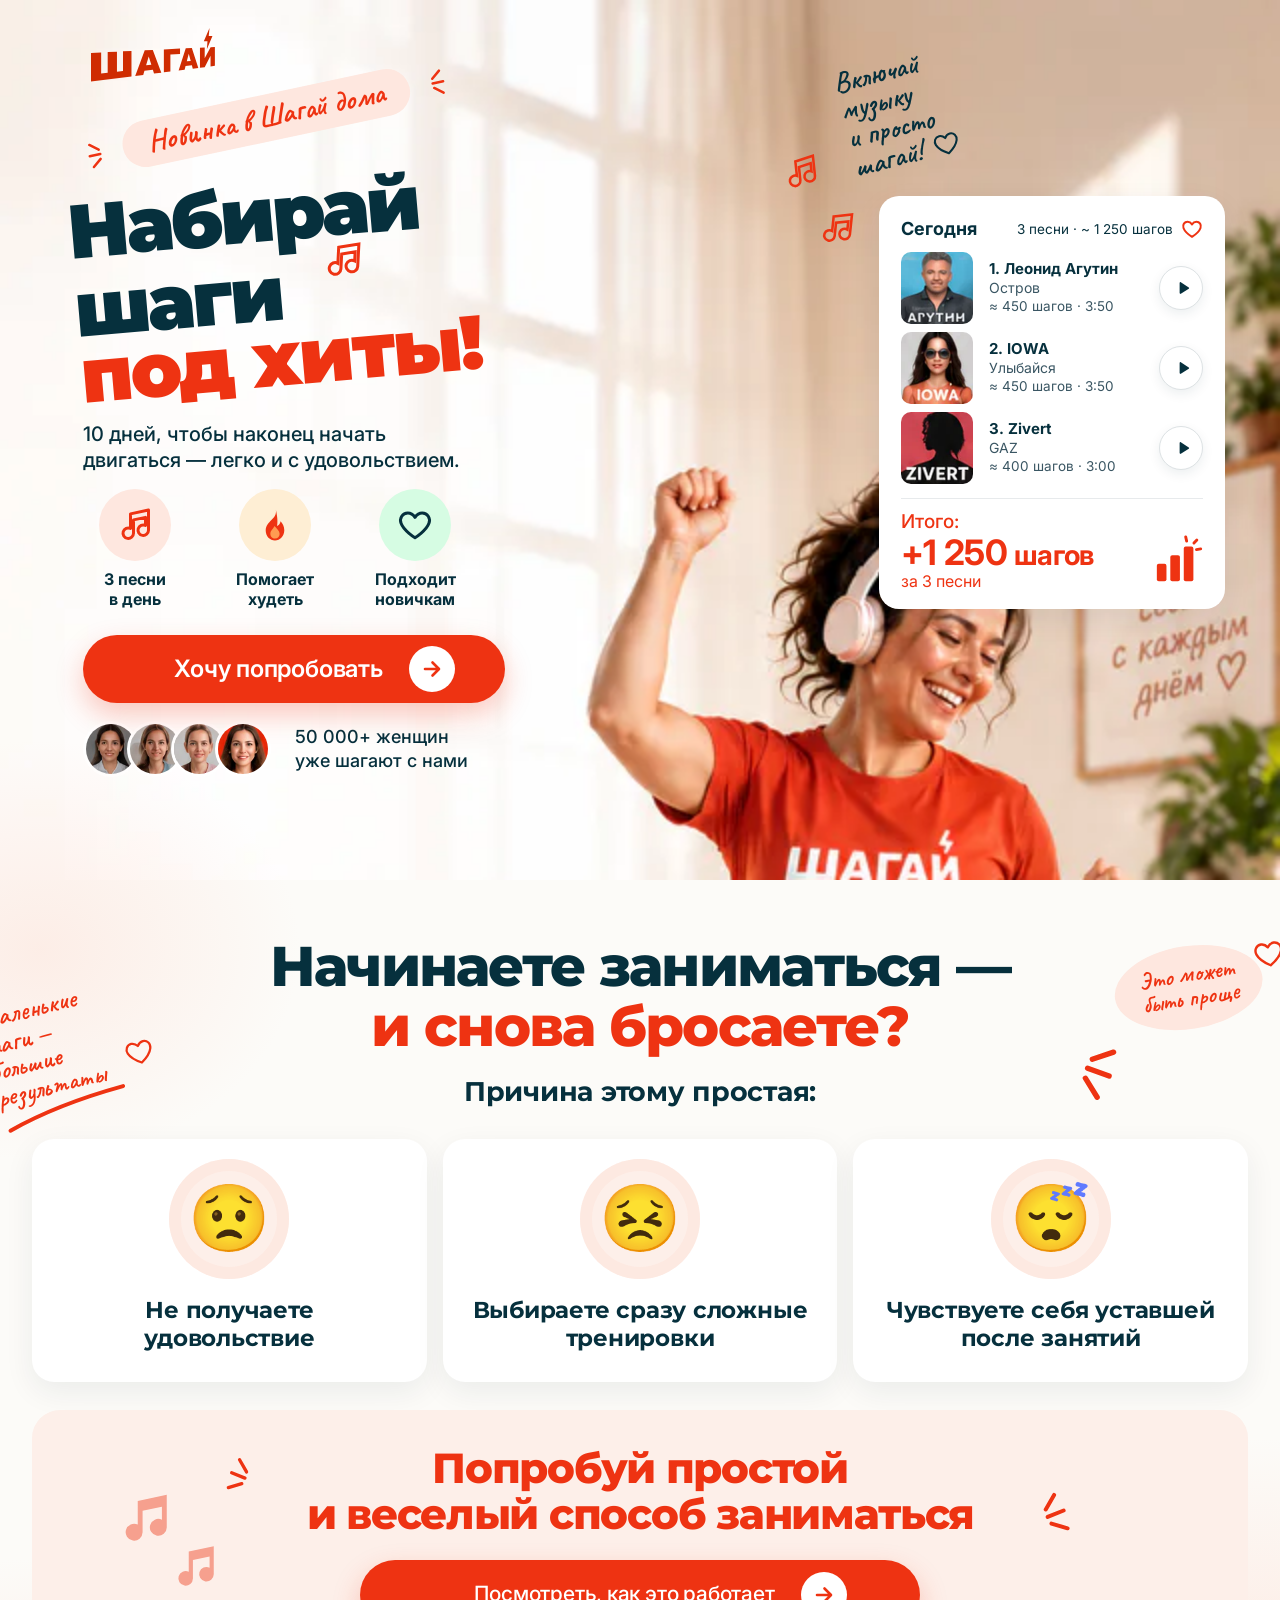
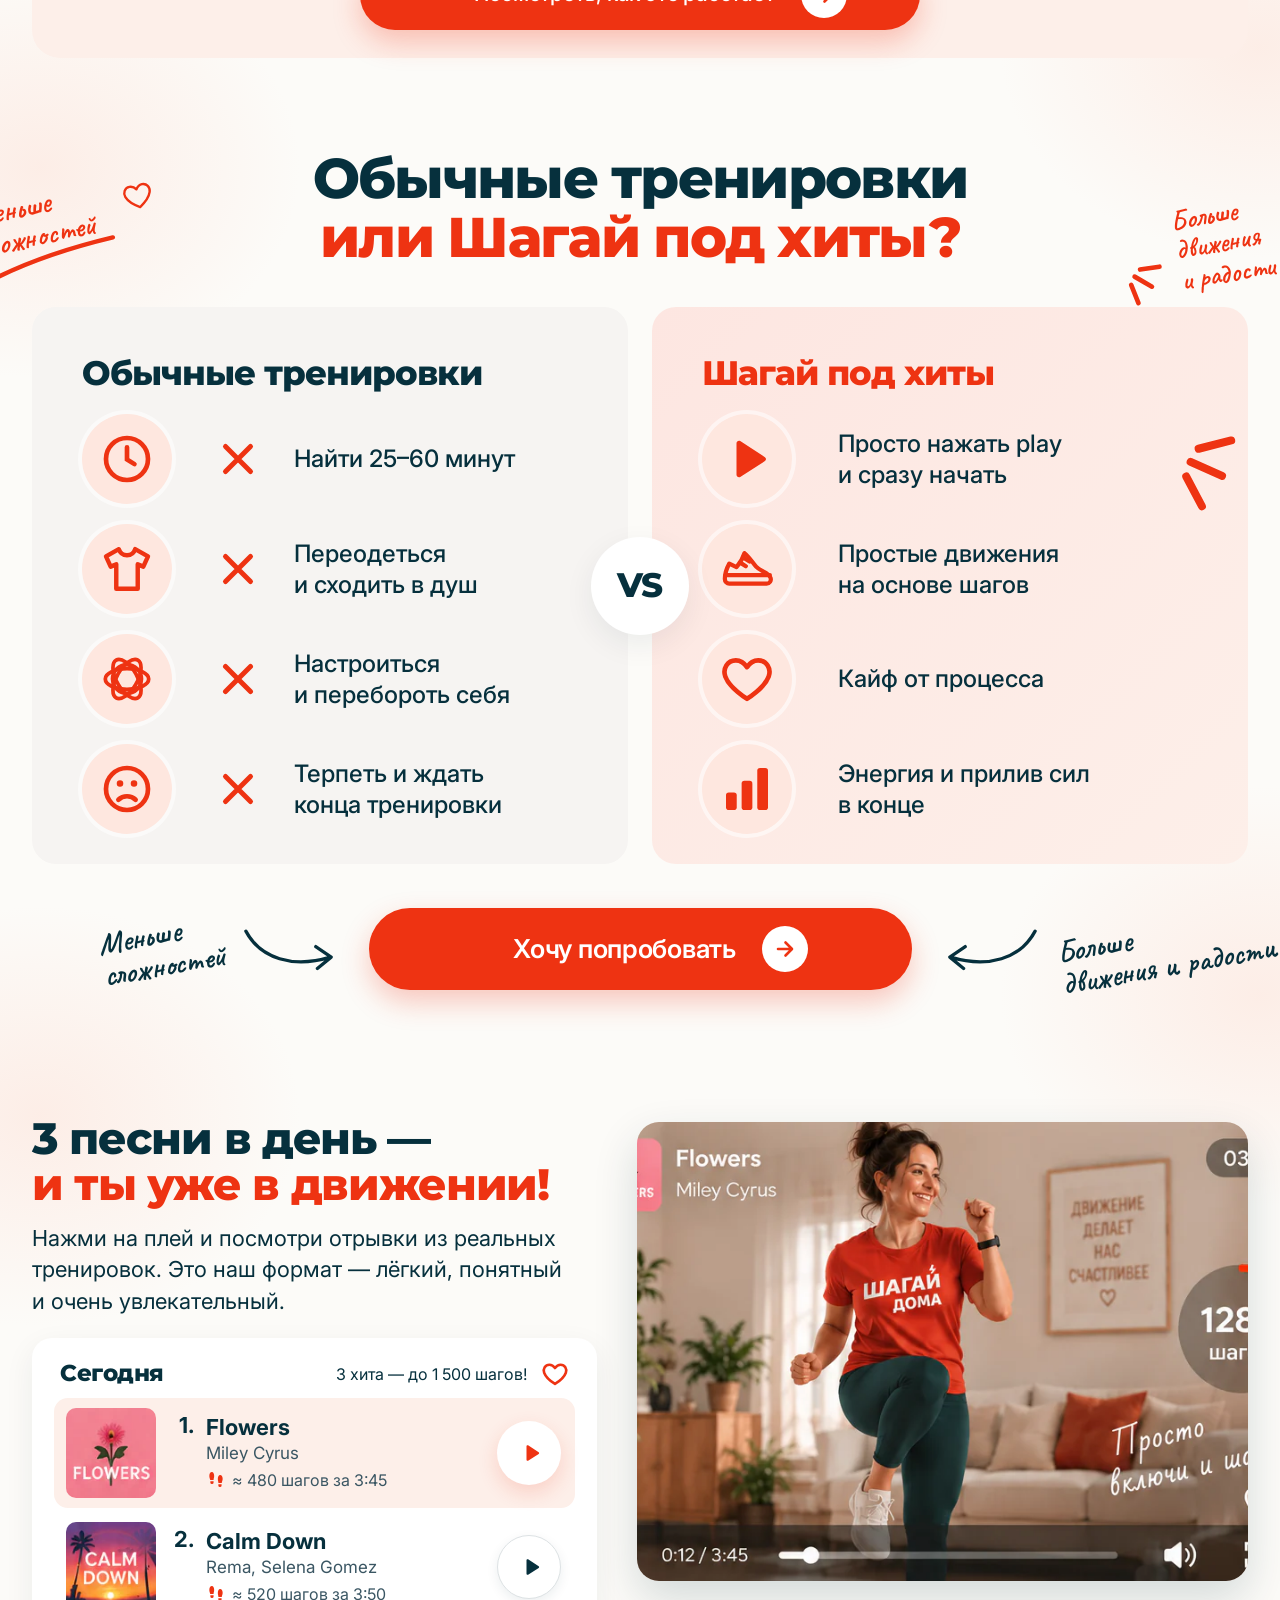
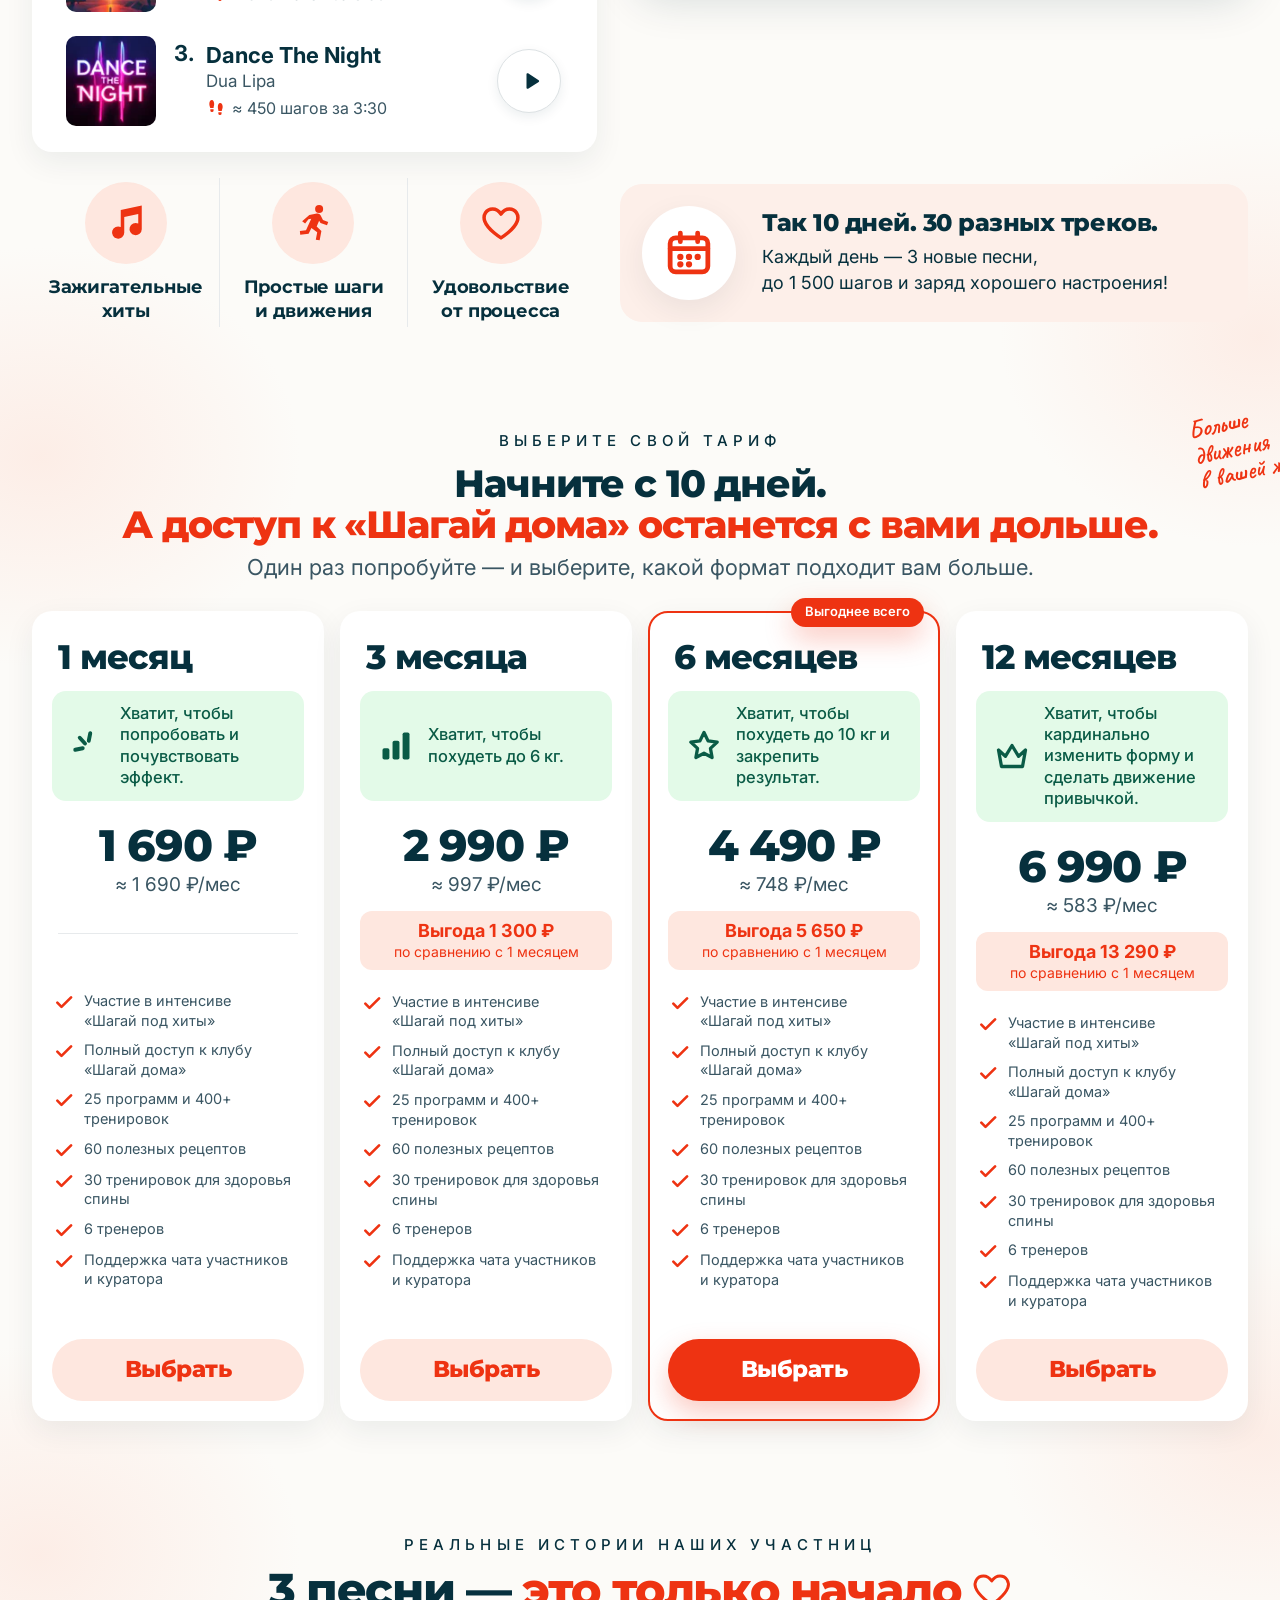
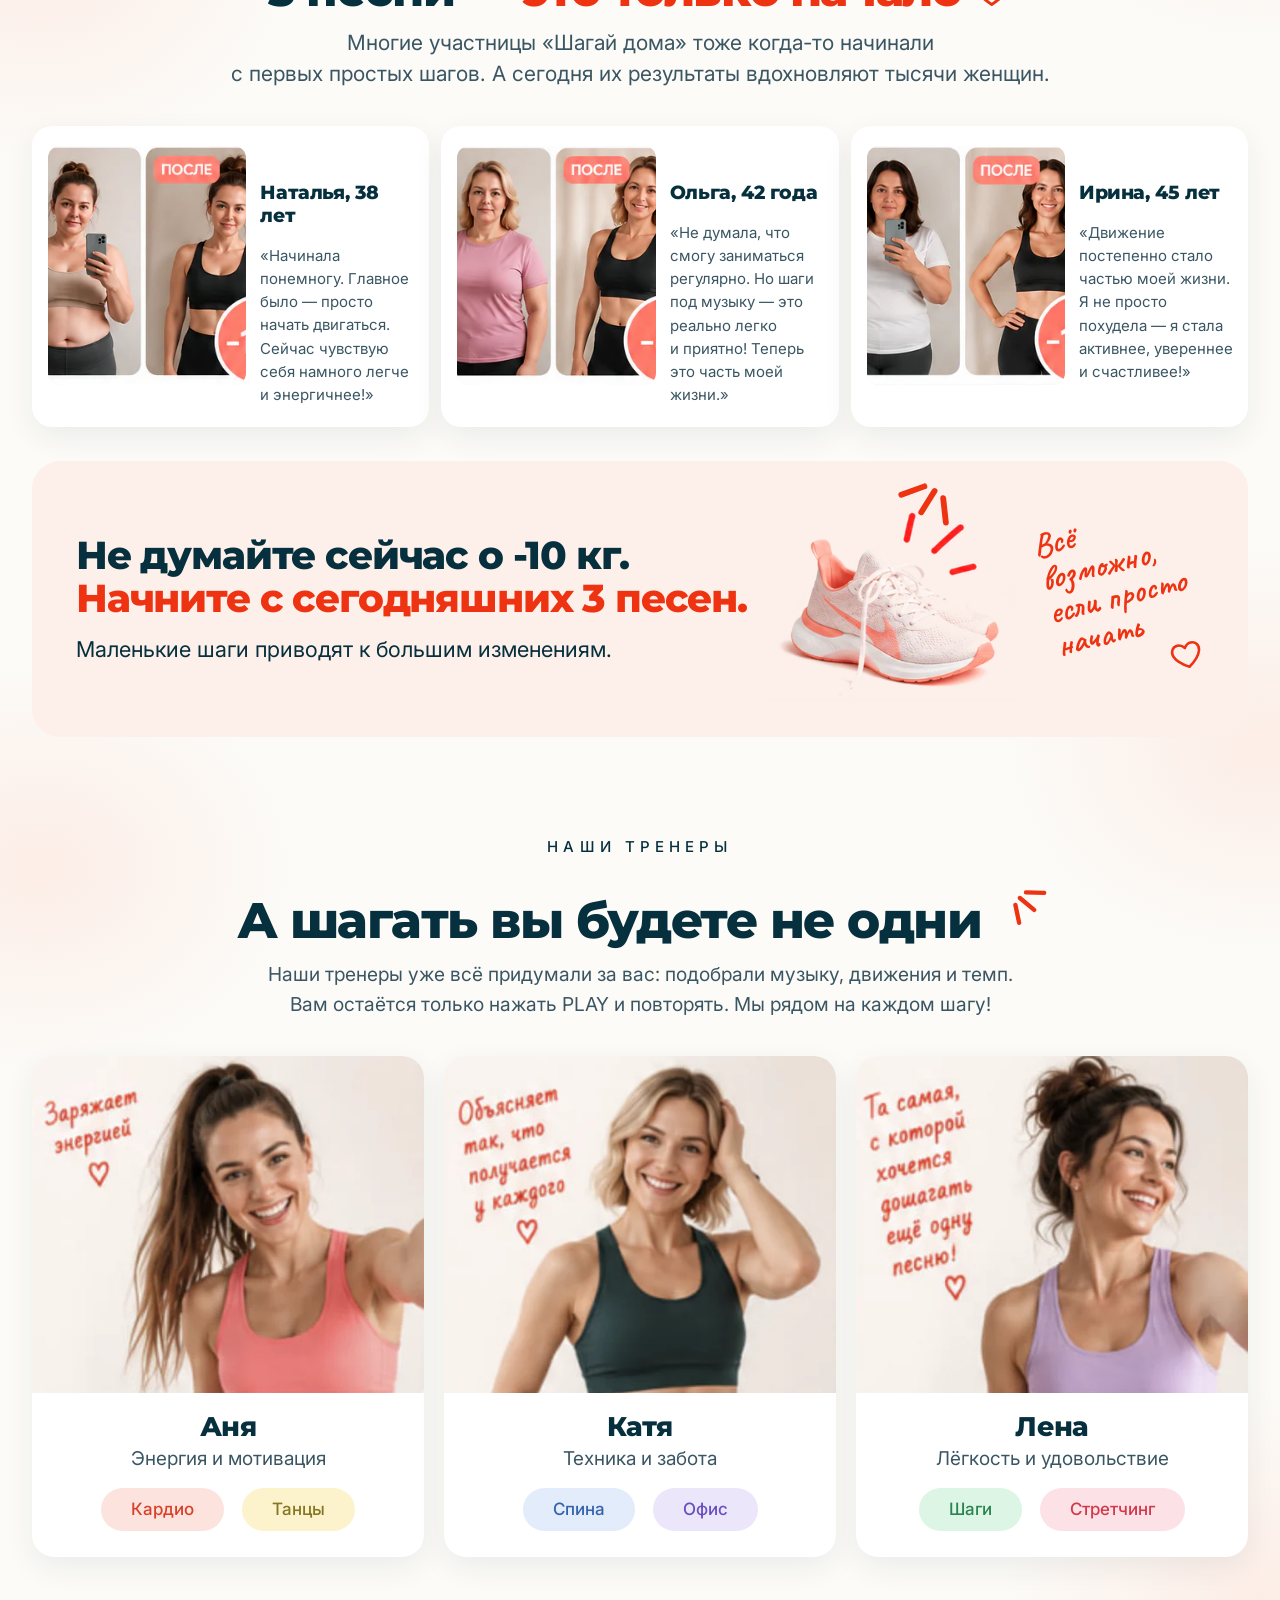
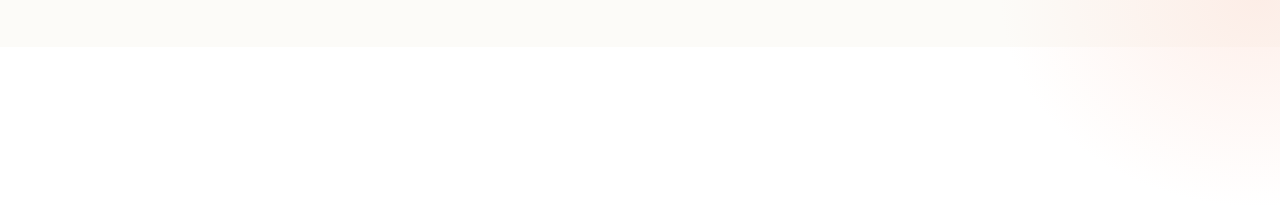
==== index.html @ b589e41f "Лендинг «Шагай под хиты»: 7 блоков по макетам, десктоп/планшет/мобилка Co-Authored-By: Claude Opus 5" ====
<!doctype html>
<html lang="ru">
<head>
<meta charset="utf-8">
<meta name="viewport" content="width=device-width, initial-scale=1">
<title>Шагай под хиты — Шагай дома</title>
<meta name="description" content="10 дней, чтобы наконец начать двигаться — легко и с удовольствием. 3 песни в день.">
<link rel="preconnect" href="https://fonts.googleapis.com">
<link rel="preconnect" href="https://fonts.gstatic.com" crossorigin>
<link rel="stylesheet" href="https://fonts.googleapis.com/css2?family=Caveat:wght@600;700&family=Inter:wght@400;500;600;700&family=Montserrat:wght@700;800;900&display=swap">
<link rel="stylesheet" href="styles.css">
</head>
<body style="margin:0">
<div class="hits">

<svg class="hits-sprite" width="0" height="0" aria-hidden="true" focusable="false">
  <symbol id="i-note" viewBox="0 0 24 24"><path d="M9 4.6L21 2v13.5a3.5 3.5 0 1 1-2-3.2V6.9l-8 1.7v8.9a3.5 3.5 0 1 1-2-3.2z"/></symbol>
  <symbol id="i-heart" viewBox="0 0 24 24"><path d="M12 20.5s-7.5-4.6-9.3-9.6C1.5 7.5 3.6 4 7.2 4c2 0 3.6 1.1 4.8 2.9C13.2 5.1 14.8 4 16.8 4c3.6 0 5.7 3.5 4.5 6.9-1.8 5-9.3 9.6-9.3 9.6z"/></symbol>
  <symbol id="i-fire" viewBox="0 0 24 24"><path d="M12.6 1.8c.5 3.3-1.2 5-3 6.9C7.8 10.6 5.8 12.6 5.8 15.6 5.8 19.4 8.6 22.3 12 22.3s6.2-2.9 6.2-6.8c0-2.7-1.2-4.6-2.5-6-.3 1.6-1 2.7-2.3 3.2.7-4-.3-8.4-.8-10.9z"/><path d="M12 21c-1.8 0-3.1-1.4-3.1-3.2 0-2.2 1.9-3.2 2.8-5.2.9 1.3 3.4 3 3.4 5.4 0 1.7-1.3 3-3.1 3z" fill="#ff9b52"/></symbol>
  <symbol id="i-arrow" viewBox="0 0 24 24"><path d="M5 12h13.5M12.5 5.5L19 12l-6.5 6.5" fill="none" stroke="currentColor" stroke-width="2.6" stroke-linecap="round" stroke-linejoin="round"/></symbol>
  <symbol id="i-play" viewBox="0 0 24 24"><path d="M7.5 5.2v13.6c0 .8.9 1.3 1.6.9l10.6-6.8c.6-.4.6-1.3 0-1.7L9.1 4.3c-.7-.4-1.6.1-1.6.9z"/></symbol>
  <symbol id="i-bars" viewBox="0 0 24 24"><rect x="3" y="13.5" width="4.6" height="7.5" rx="1.2"/><rect x="9.7" y="8.5" width="4.6" height="12.5" rx="1.2"/><rect x="16.4" y="3" width="4.6" height="18" rx="1.2"/></symbol>
  <symbol id="i-bars-rays" viewBox="0 0 26 26"><rect x="2" y="15" width="5" height="9" rx="1"/><rect x="9" y="10.5" width="5" height="13.5" rx="1"/><rect x="16" y="6" width="5" height="18" rx="1"/><path d="M17.5 3.2L17 1M21.3 4.2l1.5-1.6M22.6 7.6l2.2-.4" fill="none" stroke="currentColor" stroke-width="1.5" stroke-linecap="round"/></symbol>
  <symbol id="i-rays" viewBox="0 0 24 24"><path d="M13.5 3.5l-1 5M6.5 6.5l3.5 3.8M3.5 14.5l5-1" fill="none" stroke="currentColor" stroke-width="2.6" stroke-linecap="round"/></symbol>
  <symbol id="i-star" viewBox="0 0 24 24"><path d="M12 3l2.7 5.6 6.1.8-4.5 4.2 1.1 6.1L12 16.8l-5.4 2.9 1.1-6.1-4.5-4.2 6.1-.8z" fill="none" stroke="currentColor" stroke-width="2.2" stroke-linejoin="round"/></symbol>
  <symbol id="i-crown" viewBox="0 0 24 24"><path d="M3 8l4.6 4.2L12 5l4.4 7.2L21 8l-2 11H5z" fill="none" stroke="currentColor" stroke-width="2.2" stroke-linejoin="round"/></symbol>
  <symbol id="i-check" viewBox="0 0 24 24"><path d="M4 12.8l5 5L20.5 6.5" fill="none" stroke="currentColor" stroke-width="3.2" stroke-linecap="round" stroke-linejoin="round"/></symbol>
  <symbol id="i-cross" viewBox="0 0 24 24"><path d="M4.5 4.5l15 15M19.5 4.5l-15 15" fill="none" stroke="currentColor" stroke-width="3" stroke-linecap="round"/></symbol>
  <symbol id="i-clock" viewBox="0 0 24 24"><g fill="none" stroke="currentColor" stroke-width="2" stroke-linecap="round"><circle cx="12" cy="12" r="9"/><path d="M12 7v5.2l3.2 2"/></g></symbol>
  <symbol id="i-shirt" viewBox="0 0 24 24"><path d="M8.5 3.5L3 6.6l2 4.4 2.4-1V20.5h9.2V10l2.4 1 2-4.4-5.5-3.1c-.5 1.6-1.8 2.6-3.5 2.6S9 5.1 8.5 3.5z" fill="none" stroke="currentColor" stroke-width="1.9" stroke-linejoin="round"/></symbol>
  <symbol id="i-tangle" viewBox="0 0 24 24"><g fill="none" stroke="currentColor" stroke-width="1.6"><ellipse cx="12" cy="12" rx="9.3" ry="4.4"/><ellipse cx="12" cy="12" rx="9.3" ry="4.4" transform="rotate(60 12 12)"/><ellipse cx="12" cy="12" rx="9.3" ry="4.4" transform="rotate(120 12 12)"/><circle cx="12" cy="12" r="6.2"/></g></symbol>
  <symbol id="i-sad" viewBox="0 0 24 24"><g fill="none" stroke="currentColor" stroke-width="2" stroke-linecap="round"><circle cx="12" cy="12" r="9"/><path d="M8.3 16.6c2-2 5.4-2 7.4 0"/><path d="M9 9.6h.01M15 9.6h.01" stroke-width="2.8"/></g></symbol>
  <symbol id="i-sneaker" viewBox="0 0 24 24"><g fill="none" stroke="currentColor" stroke-width="1.8" stroke-linecap="round" stroke-linejoin="round"><path d="M2.5 16.3c0-2.1.8-4.6 1.9-6.6l3.1 1.5c1.5-1.7 2.7-3.7 3.4-6 2 1.5 3.3 3.9 5 5.8 1.9 2.1 5.4 2.3 6.2 4.8.4 1.3-.4 2.5-1.7 2.5H4.4c-1 0-1.9-.9-1.9-2z"/><path d="M2.8 14.6h19M9.6 9.6l1.9 1.2M11.2 7.6l1.9 1.2"/></g></symbol>
  <symbol id="i-runner" viewBox="0 0 24 24"><circle cx="15.5" cy="4" r="2.3"/><path d="M9.9 7.4l4.3-.8c.9-.2 1.8.3 2.2 1.1l1.3 2.6 3 1.1-.7 1.9-3.7-1.3-.8-1.3-1.4 3.3 2.7 2.5-1 5.4-2.2-.4.8-4.2-3.3-2.5-1.6 3.4-4.8.5-.2-2.2 3.5-.3 3-6.6-1.6.3-1.9 2.4-1.7-1.3z"/></symbol>
  <symbol id="i-calendar" viewBox="0 0 24 24"><g fill="none" stroke="currentColor" stroke-width="2.2" stroke-linecap="round"><rect x="3.3" y="5" width="17.4" height="15.7" rx="2.6"/><path d="M3.3 10h17.4M8 2.8v4M16 2.8v4"/><path d="M8 13.8h.01M12 13.8h.01M16 13.8h.01M8 17.2h.01M12 17.2h.01" stroke-width="2.9"/></g></symbol>
  <symbol id="i-steps" viewBox="0 0 24 24"><path d="M7 2.5c1.9 0 2.8 2.3 2.8 4.8 0 2-.7 3.2-.7 4.7H5.1c-.2-1.6-1.1-2.6-1.1-4.9C4 4.5 5.3 2.5 7 2.5zM5.2 13.5h3.9v1.5a1.95 1.95 0 0 1-3.9 0zM17 6c1.7 0 3 2 3 4.6 0 2.3-.9 3.3-1.1 4.9h-4c0-1.5-.7-2.7-.7-4.7C14.2 8.3 15.1 6 17 6zM14.8 17h3.9v1.5a1.95 1.95 0 0 1-3.9 0z"/></symbol>
  <symbol id="i-strokes" viewBox="0 0 24 24"><path d="M3 3.2l6.6 5.2M1.5 12.2h8.6M3 21.2l6.6-5.2" fill="none" stroke="currentColor" stroke-width="2" stroke-linecap="round"/></symbol>
  <symbol id="i-underline" viewBox="0 0 64 12"><path d="M2 10C20 5 42 2.5 62 2" fill="none" stroke="currentColor" stroke-width="2" stroke-linecap="round"/></symbol>
  <symbol id="i-curve" viewBox="0 0 64 32"><path d="M3 5c9 17 29 23 52 16M46 14.5l9.5 6.5-8.5 7" fill="none" stroke="currentColor" stroke-width="2" stroke-linecap="round" stroke-linejoin="round"/></symbol>
</svg>

<!-- ============ 1. HERO ============ -->
<section class="hits-hero" id="top">
  <picture class="hits-hero__bg">
    <source media="(min-width: 768px)" srcset="assets/hero/hero-desktop-1024.webp 1024w, assets/hero/hero-desktop.webp 1586w" sizes="100vw">
    <img class="hits-hero__bg-img" src="assets/hero/hero-mobile.webp" srcset="assets/hero/hero-mobile-640.webp 640w, assets/hero/hero-mobile.webp 941w" sizes="100vw" width="941" height="1671" fetchpriority="high" alt="Женщина в наушниках и футболке «Шагай дома» танцует дома под музыку">
  </picture>
  <div class="hits-container hits-hero__inner">
    <div class="hits-hero__main">
      <a class="hits-logo" href="#top" aria-label="Шагай Дома"><svg class="logo__svg" aria-hidden="true" xmlns="http://www.w3.org/2000/svg" viewBox="0 0 106.01385498046875 49.134765625" fill="none" role="img" aria-label="Шагай Дома"><path d="M27.358808471536076 36.845925992647054L22.18969762487075 37.403434147662V20.220558865808822L14.264924992934283 20.601136132970474V38.25578554170497L8.678344057574105 38.857944237994026V20.867692381046073L0 21.284763358757466V45.81220368034812L34.60441893181296 41.41300286520565V19.62206700168026L27.357561249712777 19.970216501436123L27.358808471536076 36.845925992647054Z" fill="#CF2C02"/><path d="M45.937923640136724 19.079450675235524L37.7968079107307 41.010649105009186L44.663512381089156 40.137593828699444L45.69421649586397 36.553577197265625L52.87871308679917 35.734152459357766L53.87150165814568 38.966951425350416L60.1128491063017 38.173219457002524L52.835559211713004 18.748537781077665L45.937923640136724 19.079450675235524ZM47.099586046358 31.89495424287684L49.355061991613056 24.26163240660903L51.595571274988515 31.457678271627987L47.099586046358 31.89495424287684Z" fill="#CF2C02"/><path d="M76.12243787454044 17.63037847205308L62.29498840834674 18.294249704159007V37.896835100959336L67.86932162540211 37.187415327866496V22.732463617934286L76.12343565199909 22.175030296228748L76.12243787454044 17.63037847205308Z" fill="#CF2C02"/><path d="M87.00295161664177 34.7560811055262L91.74987787612018 34.15242574304917L86.21795020105698 17.14698023777861L81.01204631060432 17.39732260215131L74.91412937212776 36.294653946748625L80.0541799503102 35.640860266974954L80.82845525821462 32.54949625574449L86.2508768571921 31.93087423138787L87.00295161664177 34.7560811055262ZM81.88460269818474 28.522715877039293L83.5848154877068 21.91663087887753L85.27729550192441 28.19344931568819L81.88460269818474 28.522715877039293Z" fill="#CF2C02"/><path d="M102.20209564410041 23.793126000904756V32.82363561250574L105.91682112261604 32.3514374302045V16.19824354123104L102.22304897073185 16.375623428940717L97.21096335161994 25.932735038775277V16.61733501829619L93.15998686954275 16.811926567167394V33.973075244858684L97.21420612836053 33.45722429874196L102.20209564410041 23.793126000904756Z" fill="#CF2C02"/><path d="M99.07356442253563 18.224255615435432L103.82448179184858 6.7536562842945775L100.66801280144188 6.764806447394876L101.31906259320426 0L96.4785946969784 11.33480181901999L99.57694315041935 11.257773399213006L99.07356442253563 18.224255615435432Z" fill="#CF2C02"/></svg></a>

      <p class="hits-hero__badge"><svg class="hits-i hits-hero__badge-rays hits-hero__badge-rays--l" aria-hidden="true"><use href="#i-strokes"/></svg><span class="hits-hero__badge-text">Новинка в Шагай дома</span><svg class="hits-i hits-hero__badge-rays hits-hero__badge-rays--r" aria-hidden="true"><use href="#i-strokes"/></svg></p>

      <h1 class="hits-hero__title"><span class="hits-hero__line">Набирай</span> <span class="hits-hero__line">шаги<svg class="hits-i hits-hero__title-note" aria-hidden="true"><use href="#i-note"/></svg></span> <span class="hits-hero__line hits-red">под хиты!</span></h1>

      <p class="hits-hero__sub">10 дней, чтобы наконец начать двигаться — легко и&nbsp;с&nbsp;удовольствием.</p>

      <ul class="hits-hero__features">
        <li class="hits-hero__feature"><span class="hits-hero__feature-ico hits-hero__feature-ico--pink"><svg class="hits-i hits-i--outline" aria-hidden="true"><use href="#i-note"/></svg></span><span class="hits-hero__feature-text">3 песни<br>в день</span></li>
        <li class="hits-hero__feature"><span class="hits-hero__feature-ico hits-hero__feature-ico--cream"><svg class="hits-i" aria-hidden="true"><use href="#i-fire"/></svg></span><span class="hits-hero__feature-text">Помогает<br>худеть</span></li>
        <li class="hits-hero__feature"><span class="hits-hero__feature-ico hits-hero__feature-ico--mint"><svg class="hits-i hits-i--outline" aria-hidden="true"><use href="#i-heart"/></svg></span><span class="hits-hero__feature-text">Подходит<br>новичкам</span></li>
      </ul>
    </div>

    <div class="hits-hero__side">
      <p class="hits-hand hits-hero__hand">Включай<br>музыку<br>и просто<br>шагай! <svg class="hits-i hits-i--outline hits-hand__heart" aria-hidden="true"><use href="#i-heart"/></svg></p>
      <span class="hits-hero__notes" aria-hidden="true"><svg class="hits-i"><use href="#i-note"/></svg><svg class="hits-i"><use href="#i-note"/></svg></span>

      <div class="hits-playlist hits-playlist--hero">
        <div class="hits-playlist__head">
          <b class="hits-playlist__today">Сегодня</b>
          <span class="hits-playlist__meta">3 песни · ~ 1 250 шагов <svg class="hits-i hits-i--outline hits-playlist__heart" aria-hidden="true"><use href="#i-heart"/></svg></span>
        </div>
        <ol class="hits-playlist__list">
          <li class="hits-track">
            <img class="hits-track__cover" src="assets/covers/agutin.webp" width="74" height="74" alt="Обложка: Леонид Агутин — «Остров»">
            <span class="hits-track__info"><b class="hits-track__title">1. Леонид Агутин</b><span class="hits-track__song">Остров</span><span class="hits-track__steps">≈ 450 шагов · 3:50</span></span>
            <a class="hits-play" href="#format" aria-label="Смотреть формат: Леонид Агутин — Остров"><svg class="hits-i" aria-hidden="true"><use href="#i-play"/></svg></a>
          </li>
          <li class="hits-track">
            <img class="hits-track__cover" src="assets/covers/iowa.webp" width="78" height="78" alt="Обложка: IOWA — «Улыбайся»">
            <span class="hits-track__info"><b class="hits-track__title">2. IOWA</b><span class="hits-track__song">Улыбайся</span><span class="hits-track__steps">≈ 450 шагов · 3:50</span></span>
            <a class="hits-play" href="#format" aria-label="Смотреть формат: IOWA — Улыбайся"><svg class="hits-i" aria-hidden="true"><use href="#i-play"/></svg></a>
          </li>
          <li class="hits-track">
            <img class="hits-track__cover" src="assets/covers/zivert.webp" width="77" height="77" alt="Обложка: Zivert — «GAZ»">
            <span class="hits-track__info"><b class="hits-track__title">3. Zivert</b><span class="hits-track__song">GAZ</span><span class="hits-track__steps">≈ 400 шагов · 3:00</span></span>
            <a class="hits-play" href="#format" aria-label="Смотреть формат: Zivert — GAZ"><svg class="hits-i" aria-hidden="true"><use href="#i-play"/></svg></a>
          </li>
        </ol>
        <div class="hits-playlist__foot">
          <span class="hits-playlist__sum"><span class="hits-playlist__sum-label">Итого:</span><b class="hits-playlist__sum-value">+1 250 <small>шагов</small></b><span class="hits-playlist__sum-note">за 3 песни</span></span>
          <svg class="hits-i hits-playlist__sum-ico" aria-hidden="true"><use href="#i-bars-rays"/></svg>
        </div>
      </div>
    </div>

    <div class="hits-hero__act">
      <a class="hits-btn hits-hero__cta" href="#tariffs" data-goal="hits-cta-hero">Хочу попробовать<span class="hits-btn__arrow"><svg class="hits-i" aria-hidden="true"><use href="#i-arrow"/></svg></span></a>
      <div class="hits-hero__proof">
        <span class="hits-hero__avatars">
          <img src="assets/hero/avatar-1.webp" width="80" height="80" alt="Участница клуба">
          <img src="assets/hero/avatar-2.webp" width="80" height="80" alt="Участница клуба">
          <img src="assets/hero/avatar-3.webp" width="80" height="80" alt="Участница клуба">
          <img src="assets/hero/avatar-4.webp" width="80" height="80" alt="Участница клуба">
        </span>
        <span class="hits-hero__proof-text">50 000+ женщин<br>уже шагают с нами</span>
      </div>
    </div>
  </div>
</section>

<!-- ============ 2. ПРИЧИНА ============ -->
<section class="hits-section hits-problem" id="problem">
  <div class="hits-container hits-problem__inner">
    <p class="hits-hand hits-problem__hand-l" aria-hidden="true">Маленькие<br>шаги —<br>большие<br>результаты<svg class="hits-i hits-i--outline hits-hand__heart" aria-hidden="true"><use href="#i-heart"/></svg><svg class="hits-i hits-hand__underline" aria-hidden="true"><use href="#i-underline"/></svg></p>
    <p class="hits-hand hits-problem__hand-r" aria-hidden="true"><span class="hits-problem__hand-blob">Это может<br>быть проще</span><svg class="hits-i hits-i--outline hits-hand__heart" aria-hidden="true"><use href="#i-heart"/></svg><svg class="hits-i hits-hand__underline hits-problem__hand-line" aria-hidden="true"><use href="#i-underline"/></svg></p>
    <svg class="hits-i hits-deco-strokes hits-problem__strokes-r" aria-hidden="true"><use href="#i-strokes"/></svg>
    <svg class="hits-i hits-deco-strokes hits-problem__strokes-m" aria-hidden="true"><use href="#i-strokes"/></svg>

    <h2 class="hits-h2 hits-problem__title"><span class="hits-h2__line">Начинаете заниматься —</span> <span class="hits-h2__line hits-red">и снова бросаете?</span></h2>
    <p class="hits-problem__lead">Причина этому простая:</p>

    <ul class="hits-problem__cards hits-wide">
      <li class="hits-problem__card"><span class="hits-problem__emoji"><span class="hits-emoji" role="img" aria-label="Расстроенное лицо">😟</span></span><span class="hits-problem__text">Не получаете удовольствие</span></li>
      <li class="hits-problem__card"><span class="hits-problem__emoji"><span class="hits-emoji" role="img" aria-label="Измученное лицо">😣</span></span><span class="hits-problem__text">Выбираете сразу сложные тренировки</span></li>
      <li class="hits-problem__card"><span class="hits-problem__emoji"><span class="hits-emoji" role="img" aria-label="Сонное лицо">😴</span></span><span class="hits-problem__text">Чувствуете себя уставшей после занятий</span></li>
    </ul>

    <div class="hits-problem__panel hits-wide">
      <span class="hits-problem__notes" aria-hidden="true"><svg class="hits-i"><use href="#i-note"/></svg><svg class="hits-i"><use href="#i-note"/></svg></span>
      <svg class="hits-i hits-deco-strokes hits-problem__panel-strokes hits-problem__panel-strokes--l" aria-hidden="true"><use href="#i-strokes"/></svg>
      <svg class="hits-i hits-deco-strokes hits-problem__panel-strokes hits-problem__panel-strokes--r" aria-hidden="true"><use href="#i-strokes"/></svg>
      <p class="hits-problem__panel-title">Попробуй простой<br> и веселый способ заниматься</p>
      <a class="hits-btn hits-btn--light-text hits-problem__btn" href="#format" data-goal="hits-cta-howitworks">Посмотреть, как это работает<span class="hits-btn__arrow"><svg class="hits-i" aria-hidden="true"><use href="#i-arrow"/></svg></span></a>
    </div>
  </div>
</section>

<!-- ============ 3. СРАВНЕНИЕ ============ -->
<section class="hits-section hits-compare" id="compare">
  <div class="hits-container hits-compare__inner">
    <p class="hits-hand hits-compare__hand-tl" aria-hidden="true">Меньше<br>сложностей<svg class="hits-i hits-i--outline hits-hand__heart" aria-hidden="true"><use href="#i-heart"/></svg><svg class="hits-i hits-hand__underline" aria-hidden="true"><use href="#i-underline"/></svg></p>
    <p class="hits-hand hits-compare__hand-tr" aria-hidden="true">Больше<br>движения<br>и радости<svg class="hits-i hits-i--outline hits-hand__heart" aria-hidden="true"><use href="#i-heart"/></svg></p>
    <svg class="hits-i hits-deco-strokes hits-compare__strokes-tr" aria-hidden="true"><use href="#i-strokes"/></svg>

    <h2 class="hits-h2 hits-compare__heading"><span class="hits-h2__line">Обычные тренировки</span> <span class="hits-h2__line hits-red">или Шагай под хиты?</span></h2>

    <div class="hits-compare__cols hits-wide">
      <div class="hits-compare__col hits-compare__col--old">
        <h3 class="hits-compare__title">Обычные тренировки</h3>
        <ul class="hits-compare__list">
          <li class="hits-compare__row"><span class="hits-compare__ico"><svg class="hits-i" aria-hidden="true"><use href="#i-clock"/></svg></span><svg class="hits-i hits-compare__x" aria-hidden="true"><use href="#i-cross"/></svg><span class="hits-compare__text">Найти 25–60 минут</span></li>
          <li class="hits-compare__row"><span class="hits-compare__ico"><svg class="hits-i" aria-hidden="true"><use href="#i-shirt"/></svg></span><svg class="hits-i hits-compare__x" aria-hidden="true"><use href="#i-cross"/></svg><span class="hits-compare__text">Переодеться<br> и сходить в душ</span></li>
          <li class="hits-compare__row"><span class="hits-compare__ico"><svg class="hits-i" aria-hidden="true"><use href="#i-tangle"/></svg></span><svg class="hits-i hits-compare__x" aria-hidden="true"><use href="#i-cross"/></svg><span class="hits-compare__text">Настроиться<br> и перебороть себя</span></li>
          <li class="hits-compare__row"><span class="hits-compare__ico"><svg class="hits-i" aria-hidden="true"><use href="#i-sad"/></svg></span><svg class="hits-i hits-compare__x" aria-hidden="true"><use href="#i-cross"/></svg><span class="hits-compare__text">Терпеть и ждать<br> конца тренировки</span></li>
        </ul>
      </div>
      <span class="hits-compare__vs" aria-hidden="true">VS</span>
      <div class="hits-compare__col hits-compare__col--new">
        <h3 class="hits-compare__title hits-red">Шагай под хиты</h3>
        <ul class="hits-compare__list">
          <li class="hits-compare__row"><span class="hits-compare__ico"><svg class="hits-i" aria-hidden="true"><use href="#i-play"/></svg></span><span class="hits-compare__text">Просто нажать play<br> и сразу начать</span></li>
          <li class="hits-compare__row"><span class="hits-compare__ico"><svg class="hits-i" aria-hidden="true"><use href="#i-sneaker"/></svg></span><span class="hits-compare__text">Простые движения<br> на основе шагов</span></li>
          <li class="hits-compare__row"><span class="hits-compare__ico"><svg class="hits-i hits-i--outline" aria-hidden="true"><use href="#i-heart"/></svg></span><span class="hits-compare__text">Кайф от процесса</span></li>
          <li class="hits-compare__row"><span class="hits-compare__ico"><svg class="hits-i" aria-hidden="true"><use href="#i-bars"/></svg></span><span class="hits-compare__text">Энергия и прилив сил<br> в конце</span></li>
        </ul>
        <p class="hits-hand hits-compare__hand-in" aria-hidden="true">Легко.<br>Просто.<br>С удовольствием.<svg class="hits-i hits-i--outline hits-hand__heart" aria-hidden="true"><use href="#i-heart"/></svg></p>
        <svg class="hits-i hits-deco-strokes hits-compare__strokes-in" aria-hidden="true"><use href="#i-strokes"/></svg>
      </div>
    </div>

    <div class="hits-compare__act">
      <p class="hits-hand hits-hand--ink hits-compare__note hits-compare__note--l" aria-hidden="true"><span>Меньше<br>сложностей</span><svg class="hits-i hits-compare__curve" aria-hidden="true"><use href="#i-curve"/></svg></p>
      <a class="hits-btn hits-compare__btn" href="#tariffs" data-goal="hits-cta-compare">Хочу попробовать<span class="hits-btn__arrow"><svg class="hits-i" aria-hidden="true"><use href="#i-arrow"/></svg></span></a>
      <p class="hits-hand hits-hand--ink hits-compare__note hits-compare__note--r" aria-hidden="true"><svg class="hits-i hits-compare__curve" aria-hidden="true"><use href="#i-curve"/></svg><span>Больше<br>движения и радости</span></p>
    </div>
  </div>
</section>

<!-- ============ 4. ФОРМАТ ============ -->
<section class="hits-section hits-format" id="format">
  <div class="hits-container">
    <div class="hits-format__grid hits-wide">
      <div class="hits-format__text">
        <h2 class="hits-h2 hits-format__title"><span class="hits-h2__line">3 песни в день —</span> <span class="hits-h2__line hits-red">и ты уже в движении!</span></h2>
        <svg class="hits-i hits-deco-strokes hits-format__strokes" aria-hidden="true"><use href="#i-strokes"/></svg>
        <p class="hits-format__lead">Нажми на плей и посмотри отрывки из&nbsp;реальных тренировок. Это наш формат — лёгкий, понятный и&nbsp;очень увлекательный.</p>
      </div>

      <div class="hits-format__media">
        <div class="hits-player" data-video="">
          <picture>
            <source media="(min-width: 768px)" srcset="assets/format/player-desktop.webp" width="774" height="581">
            <img class="hits-player__img" src="assets/format/player-mobile.webp" width="828" height="514" loading="lazy" alt="Кадр из тренировки: тренер шагает под песню Flowers — Miley Cyrus">
          </picture>
        </div>
      </div>

      <div class="hits-format__list">
        <div class="hits-playlist hits-playlist--format">
          <div class="hits-playlist__head">
            <b class="hits-playlist__today">Сегодня</b>
            <span class="hits-playlist__meta">3 хита — до 1 500 шагов! <svg class="hits-i hits-i--outline hits-playlist__heart" aria-hidden="true"><use href="#i-heart"/></svg></span>
          </div>
          <ol class="hits-playlist__list">
            <li class="hits-track hits-track--big is-active" data-track="1" data-video="">
              <img class="hits-track__cover" src="assets/covers/flowers.webp" width="99" height="99" loading="lazy" alt="Обложка: Miley Cyrus — «Flowers»">
              <span class="hits-track__num">1.</span>
              <span class="hits-track__info"><b class="hits-track__title">Flowers</b><span class="hits-track__song">Miley Cyrus</span><span class="hits-track__steps"><svg class="hits-i hits-track__steps-ico" aria-hidden="true"><use href="#i-steps"/></svg>≈ 480 шагов за 3:45</span></span>
              <button class="hits-play hits-play--active" type="button" aria-label="Смотреть отрывок: Flowers — Miley Cyrus"><svg class="hits-i" aria-hidden="true"><use href="#i-play"/></svg></button>
            </li>
            <li class="hits-track hits-track--big" data-track="2" data-video="">
              <img class="hits-track__cover" src="assets/covers/calm-down.webp" width="100" height="100" loading="lazy" alt="Обложка: Rema, Selena Gomez — «Calm Down»">
              <span class="hits-track__num">2.</span>
              <span class="hits-track__info"><b class="hits-track__title">Calm Down</b><span class="hits-track__song">Rema, Selena Gomez</span><span class="hits-track__steps"><svg class="hits-i hits-track__steps-ico" aria-hidden="true"><use href="#i-steps"/></svg>≈ 520 шагов за 3:50</span></span>
              <button class="hits-play" type="button" aria-label="Смотреть отрывок: Calm Down — Rema, Selena Gomez"><svg class="hits-i" aria-hidden="true"><use href="#i-play"/></svg></button>
            </li>
            <li class="hits-track hits-track--big" data-track="3" data-video="">
              <img class="hits-track__cover" src="assets/covers/dance-the-night.webp" width="100" height="100" loading="lazy" alt="Обложка: Dua Lipa — «Dance The Night»">
              <span class="hits-track__num">3.</span>
              <span class="hits-track__info"><b class="hits-track__title">Dance The Night</b><span class="hits-track__song">Dua Lipa</span><span class="hits-track__steps"><svg class="hits-i hits-track__steps-ico" aria-hidden="true"><use href="#i-steps"/></svg>≈ 450 шагов за 3:30</span></span>
              <button class="hits-play" type="button" aria-label="Смотреть отрывок: Dance The Night — Dua Lipa"><svg class="hits-i" aria-hidden="true"><use href="#i-play"/></svg></button>
            </li>
          </ol>
        </div>
      </div>
    </div>

    <div class="hits-format__bottom hits-wide">
      <ul class="hits-format__features">
        <li class="hits-format__feature"><span class="hits-format__feature-ico"><svg class="hits-i" aria-hidden="true"><use href="#i-note"/></svg></span><span class="hits-format__feature-text">Зажигательные<br>хиты</span></li>
        <li class="hits-format__feature"><span class="hits-format__feature-ico"><svg class="hits-i" aria-hidden="true"><use href="#i-runner"/></svg></span><span class="hits-format__feature-text">Простые шаги<br>и движения</span></li>
        <li class="hits-format__feature"><span class="hits-format__feature-ico"><svg class="hits-i hits-i--outline" aria-hidden="true"><use href="#i-heart"/></svg></span><span class="hits-format__feature-text">Удовольствие<br>от процесса</span></li>
      </ul>
      <div class="hits-format__panel">
        <span class="hits-format__panel-ico"><svg class="hits-i" aria-hidden="true"><use href="#i-calendar"/></svg></span>
        <p class="hits-format__panel-text"><b class="hits-format__panel-title">Так 10 дней. 30 разных треков.</b><span>Каждый день — 3 новые песни,<br> до 1 500 шагов и заряд хорошего настроения!</span></p>
      </div>
    </div>
  </div>
</section>

<!-- ============ 5. ТАРИФЫ ============ -->
<section class="hits-section hits-tariffs" id="tariffs">
  <div class="hits-container hits-tariffs__inner">
    <p class="hits-hand hits-tariffs__hand" aria-hidden="true">Больше<br>движения<br>в вашей жизни<svg class="hits-i hits-i--outline hits-hand__heart" aria-hidden="true"><use href="#i-heart"/></svg></p>
    <div class="hits-tariffs__head">
      <p class="hits-eyebrow">ВЫБЕРИТЕ СВОЙ ТАРИФ</p>
      <h2 class="hits-h2 hits-tariffs__title"><span class="hits-h2__line">Начните с 10 дней.</span> <span class="hits-h2__line hits-red">А доступ к «Шагай дома» останется с&nbsp;вами дольше.</span></h2>
      <p class="hits-tariffs__sub">Один раз попробуйте — и выберите, какой формат подходит вам больше.</p>
    </div>

    <div class="hits-tariffs__slider hits-wide" data-carousel>
      <ul class="hits-tariffs__track" data-carousel-track>
        <li class="hits-rate is-current" data-slide>
          <h3 class="hits-rate__name">1 месяц</h3>
          <p class="hits-rate__plate"><svg class="hits-i hits-rate__plate-ico" aria-hidden="true"><use href="#i-rays"/></svg><span>Хватит, чтобы попробовать и почувствовать эффект.</span></p>
          <p class="hits-rate__price">1 690 ₽</p>
          <p class="hits-rate__month">≈ 1 690 ₽/мес</p>
          <hr class="hits-rate__sep">
          <ul class="hits-rate__list">
            <li><svg class="hits-i" aria-hidden="true"><use href="#i-check"/></svg>Участие в интенсиве «Шагай&nbsp;под&nbsp;хиты»</li>
            <li><svg class="hits-i" aria-hidden="true"><use href="#i-check"/></svg>Полный доступ к&nbsp;клубу «Шагай&nbsp;дома»</li>
            <li><svg class="hits-i" aria-hidden="true"><use href="#i-check"/></svg>25 программ и 400+ тренировок</li>
            <li><svg class="hits-i" aria-hidden="true"><use href="#i-check"/></svg>60 полезных рецептов</li>
            <li><svg class="hits-i" aria-hidden="true"><use href="#i-check"/></svg>30 тренировок для здоровья спины</li>
            <li><svg class="hits-i" aria-hidden="true"><use href="#i-check"/></svg>6 тренеров</li>
            <li><svg class="hits-i" aria-hidden="true"><use href="#i-check"/></svg>Поддержка чата участников и&nbsp;куратора</li>
          </ul>
          <a class="hits-rate__btn" href="#tariffs" data-tariff="1m" data-goal="hits-rate-1m"><span class="hits-rate__btn-d">Выбрать</span><span class="hits-rate__btn-m">Выбрать тариф</span><span class="hits-btn__arrow"><svg class="hits-i" aria-hidden="true"><use href="#i-arrow"/></svg></span></a>
        </li>
        <li class="hits-rate" data-slide>
          <h3 class="hits-rate__name">3 месяца</h3>
          <p class="hits-rate__plate"><svg class="hits-i hits-rate__plate-ico" aria-hidden="true"><use href="#i-bars"/></svg><span>Хватит, чтобы похудеть до 6 кг.</span></p>
          <p class="hits-rate__price">2 990 ₽</p>
          <p class="hits-rate__month">≈ 997 ₽/мес</p>
          <p class="hits-rate__save"><b>Выгода 1 300 ₽</b><span>по сравнению с 1 месяцем</span></p>
          <ul class="hits-rate__list">
            <li><svg class="hits-i" aria-hidden="true"><use href="#i-check"/></svg>Участие в интенсиве «Шагай&nbsp;под&nbsp;хиты»</li>
            <li><svg class="hits-i" aria-hidden="true"><use href="#i-check"/></svg>Полный доступ к&nbsp;клубу «Шагай&nbsp;дома»</li>
            <li><svg class="hits-i" aria-hidden="true"><use href="#i-check"/></svg>25 программ и 400+ тренировок</li>
            <li><svg class="hits-i" aria-hidden="true"><use href="#i-check"/></svg>60 полезных рецептов</li>
            <li><svg class="hits-i" aria-hidden="true"><use href="#i-check"/></svg>30 тренировок для здоровья спины</li>
            <li><svg class="hits-i" aria-hidden="true"><use href="#i-check"/></svg>6 тренеров</li>
            <li><svg class="hits-i" aria-hidden="true"><use href="#i-check"/></svg>Поддержка чата участников и&nbsp;куратора</li>
          </ul>
          <a class="hits-rate__btn" href="#tariffs" data-tariff="3m" data-goal="hits-rate-3m"><span class="hits-rate__btn-d">Выбрать</span><span class="hits-rate__btn-m">Выбрать тариф</span><span class="hits-btn__arrow"><svg class="hits-i" aria-hidden="true"><use href="#i-arrow"/></svg></span></a>
        </li>
        <li class="hits-rate hits-rate--best" data-slide>
          <span class="hits-rate__badge">Выгоднее всего</span>
          <h3 class="hits-rate__name">6 месяцев</h3>
          <p class="hits-rate__plate"><svg class="hits-i hits-rate__plate-ico" aria-hidden="true"><use href="#i-star"/></svg><span>Хватит, чтобы похудеть до 10 кг и закрепить результат.</span></p>
          <p class="hits-rate__price">4 490 ₽</p>
          <p class="hits-rate__month">≈ 748 ₽/мес</p>
          <p class="hits-rate__save"><b>Выгода 5 650 ₽</b><span>по сравнению с 1 месяцем</span></p>
          <ul class="hits-rate__list">
            <li><svg class="hits-i" aria-hidden="true"><use href="#i-check"/></svg>Участие в интенсиве «Шагай&nbsp;под&nbsp;хиты»</li>
            <li><svg class="hits-i" aria-hidden="true"><use href="#i-check"/></svg>Полный доступ к&nbsp;клубу «Шагай&nbsp;дома»</li>
            <li><svg class="hits-i" aria-hidden="true"><use href="#i-check"/></svg>25 программ и 400+ тренировок</li>
            <li><svg class="hits-i" aria-hidden="true"><use href="#i-check"/></svg>60 полезных рецептов</li>
            <li><svg class="hits-i" aria-hidden="true"><use href="#i-check"/></svg>30 тренировок для здоровья спины</li>
            <li><svg class="hits-i" aria-hidden="true"><use href="#i-check"/></svg>6 тренеров</li>
            <li><svg class="hits-i" aria-hidden="true"><use href="#i-check"/></svg>Поддержка чата участников и&nbsp;куратора</li>
          </ul>
          <a class="hits-rate__btn" href="#tariffs" data-tariff="6m" data-goal="hits-rate-6m"><span class="hits-rate__btn-d">Выбрать</span><span class="hits-rate__btn-m">Выбрать тариф</span><span class="hits-btn__arrow"><svg class="hits-i" aria-hidden="true"><use href="#i-arrow"/></svg></span></a>
        </li>
        <li class="hits-rate" data-slide>
          <h3 class="hits-rate__name">12 месяцев</h3>
          <p class="hits-rate__plate"><svg class="hits-i hits-rate__plate-ico" aria-hidden="true"><use href="#i-crown"/></svg><span>Хватит, чтобы кардинально изменить форму и сделать движение привычкой.</span></p>
          <p class="hits-rate__price">6 990 ₽</p>
          <p class="hits-rate__month">≈ 583 ₽/мес</p>
          <p class="hits-rate__save"><b>Выгода 13 290 ₽</b><span>по сравнению с 1 месяцем</span></p>
          <ul class="hits-rate__list">
            <li><svg class="hits-i" aria-hidden="true"><use href="#i-check"/></svg>Участие в интенсиве «Шагай&nbsp;под&nbsp;хиты»</li>
            <li><svg class="hits-i" aria-hidden="true"><use href="#i-check"/></svg>Полный доступ к&nbsp;клубу «Шагай&nbsp;дома»</li>
            <li><svg class="hits-i" aria-hidden="true"><use href="#i-check"/></svg>25 программ и 400+ тренировок</li>
            <li><svg class="hits-i" aria-hidden="true"><use href="#i-check"/></svg>60 полезных рецептов</li>
            <li><svg class="hits-i" aria-hidden="true"><use href="#i-check"/></svg>30 тренировок для здоровья спины</li>
            <li><svg class="hits-i" aria-hidden="true"><use href="#i-check"/></svg>6 тренеров</li>
            <li><svg class="hits-i" aria-hidden="true"><use href="#i-check"/></svg>Поддержка чата участников и&nbsp;куратора</li>
          </ul>
          <a class="hits-rate__btn" href="#tariffs" data-tariff="12m" data-goal="hits-rate-12m"><span class="hits-rate__btn-d">Выбрать</span><span class="hits-rate__btn-m">Выбрать тариф</span><span class="hits-btn__arrow"><svg class="hits-i" aria-hidden="true"><use href="#i-arrow"/></svg></span></a>
        </li>
      </ul>
      <div class="hits-tariffs__dots" data-carousel-dots>
        <button class="hits-tariffs__dot is-active" type="button" data-dot="0" aria-label="Тариф 1 месяц"></button>
        <button class="hits-tariffs__dot" type="button" data-dot="1" aria-label="Тариф 3 месяца"></button>
        <button class="hits-tariffs__dot" type="button" data-dot="2" aria-label="Тариф 6 месяцев"></button>
        <button class="hits-tariffs__dot" type="button" data-dot="3" aria-label="Тариф 12 месяцев"></button>
      </div>
    </div>
  </div>
</section>

<!-- ============ 6. ИСТОРИИ ============ -->
<section class="hits-section hits-stories" id="stories">
  <div class="hits-container">
    <div class="hits-stories__head">
      <p class="hits-eyebrow">РЕАЛЬНЫЕ ИСТОРИИ НАШИХ УЧАСТНИЦ</p>
      <h2 class="hits-h2 hits-stories__title"><span class="hits-h2__line">3 песни —</span> <span class="hits-h2__line hits-red">это только начало<svg class="hits-i hits-i--outline hits-stories__heart" aria-hidden="true"><use href="#i-heart"/></svg></span></h2>
      <p class="hits-stories__sub">Многие участницы «Шагай дома» тоже когда-то начинали<br class="hits-br-d"> с первых простых шагов. А сегодня их результаты вдохновляют тысячи женщин.</p>
    </div>

    <ul class="hits-stories__list hits-wide">
      <li class="hits-story">
        <picture class="hits-story__pic">
          <source media="(min-width: 1024px)" srcset="assets/stories/natalya-desktop.webp" width="284" height="341">
          <img class="hits-story__img" src="assets/stories/natalya-mobile.webp" width="378" height="286" loading="lazy" alt="Наталья до и после занятий">
        </picture>
        <div class="hits-story__body">
          <h3 class="hits-story__name">Наталья, 38 лет</h3>
          <p class="hits-story__quote">«Начинала понемногу. Главное было — просто начать двигаться. Сейчас чувствую себя намного легче и&nbsp;энергичнее!»</p>
        </div>
      </li>
      <li class="hits-story">
        <picture class="hits-story__pic">
          <source media="(min-width: 1024px)" srcset="assets/stories/olga-desktop.webp" width="265" height="342">
          <img class="hits-story__img" src="assets/stories/olga-mobile.webp" width="378" height="287" loading="lazy" alt="Ольга до и после занятий">
        </picture>
        <div class="hits-story__body">
          <h3 class="hits-story__name">Ольга, 42 года</h3>
          <p class="hits-story__quote">«Не думала, что смогу заниматься регулярно. Но шаги под музыку — это реально легко и&nbsp;приятно! Теперь это часть моей жизни.»</p>
        </div>
      </li>
      <li class="hits-story">
        <picture class="hits-story__pic">
          <source media="(min-width: 1024px)" srcset="assets/stories/irina-desktop.webp" width="290" height="342">
          <img class="hits-story__img" src="assets/stories/irina-mobile.webp" width="378" height="280" loading="lazy" alt="Ирина до и после занятий">
        </picture>
        <div class="hits-story__body">
          <h3 class="hits-story__name">Ирина, 45 лет</h3>
          <p class="hits-story__quote">«Движение постепенно стало частью моей жизни. Я не просто похудела — я стала активнее, увереннее и&nbsp;счастливее!»</p>
        </div>
      </li>
    </ul>

    <div class="hits-stories__panel hits-wide">
      <div class="hits-stories__panel-text">
        <p class="hits-stories__panel-title"><span class="hits-stories__panel-line">Не думайте сейчас о&nbsp;<span class="hits-nowrap">-10 кг.</span></span> <span class="hits-stories__panel-line hits-red">Начните с сегодняшних 3&nbsp;песен.</span></p>
        <p class="hits-stories__panel-sub">Маленькие шаги приводят к большим изменениям.</p>
      </div>
      <div class="hits-stories__art">
        <svg class="hits-i hits-deco-strokes hits-stories__strokes" aria-hidden="true"><use href="#i-strokes"/></svg>
        <img class="hits-stories__sneaker" src="assets/stories/sneaker.webp" width="319" height="266" loading="lazy" alt="Розовый кроссовок для ходьбы">
      </div>
      <p class="hits-hand hits-stories__hand" aria-hidden="true">Всё<br>возможно,<br>если просто<br>начать<svg class="hits-i hits-i--outline hits-hand__heart" aria-hidden="true"><use href="#i-heart"/></svg></p>
    </div>
  </div>
</section>

<!-- ============ 7. ТРЕНЕРЫ ============ -->
<section class="hits-section hits-trainers" id="trainers">
  <div class="hits-container">
    <div class="hits-trainers__head">
      <p class="hits-eyebrow">НАШИ ТРЕНЕРЫ</p>
      <h2 class="hits-h2 hits-trainers__title">А шагать вы будете не одни<svg class="hits-i hits-deco-strokes hits-trainers__strokes" aria-hidden="true"><use href="#i-strokes"/></svg></h2>
      <p class="hits-trainers__sub">Наши тренеры уже всё придумали за вас: подобрали музыку, движения и темп.<br class="hits-br-d"> Вам остаётся только нажать PLAY и повторять. Мы рядом на каждом шагу!</p>
    </div>

    <ul class="hits-trainers__list hits-wide">
      <li class="hits-trainer">
        <img class="hits-trainer__photo" src="assets/trainers/anya.webp" width="458" height="397" loading="lazy" alt="Тренер Аня, надпись на фото: «Заряжает энергией»">
        <div class="hits-trainer__body">
          <h3 class="hits-trainer__name">Аня</h3>
          <p class="hits-trainer__role">Энергия и мотивация</p>
          <p class="hits-trainer__tags"><span class="hits-tag hits-tag--pink">Кардио</span><span class="hits-tag hits-tag--yellow">Танцы</span></p>
        </div>
      </li>
      <li class="hits-trainer">
        <img class="hits-trainer__photo" src="assets/trainers/katya.webp" width="452" height="394" loading="lazy" alt="Тренер Катя, надпись на фото: «Объясняет так, что получается у каждого»">
        <div class="hits-trainer__body">
          <h3 class="hits-trainer__name">Катя</h3>
          <p class="hits-trainer__role">Техника и забота</p>
          <p class="hits-trainer__tags"><span class="hits-tag hits-tag--blue">Спина</span><span class="hits-tag hits-tag--lavender">Офис</span></p>
        </div>
      </li>
      <li class="hits-trainer">
        <img class="hits-trainer__photo" src="assets/trainers/lena.webp" width="454" height="396" loading="lazy" alt="Тренер Лена, надпись на фото: «Та самая, с которой хочется дошагать ещё одну песню!»">
        <div class="hits-trainer__body">
          <h3 class="hits-trainer__name">Лена</h3>
          <p class="hits-trainer__role">Лёгкость и удовольствие</p>
          <p class="hits-trainer__tags"><span class="hits-tag hits-tag--mint">Шаги</span><span class="hits-tag hits-tag--rose">Стретчинг</span></p>
        </div>
      </li>
    </ul>
  </div>
</section>

</div>
<script src="script.js" defer></script>
</body>
</html>
---- styles.css ----
/* =========================================================
   Шагай под хиты — лендинг. Всё внутри .hits (перенос на Тильду)
   Медиазапросы — в конце файла.
   ========================================================= */

.hits {
  --ink: #06303d;
  --ink-2: #3a5663;
  --red: #ee3312;
  --red-hover: #d62a0b;
  --bg: #fcfbf8;
  --pink-50: #fdefe9;
  --pink-100: #fee7df;
  --pink-col: #fde6e1;
  --grey-col: #f6f4f2;
  --cream: #feeed4;
  --mint: #d6fce3;
  --mint-plate: #e3fae8;
  --green-ink: #0a5b46;
  --white: #fff;
  --line: #e7eaec;
  --shadow: 0 10px 30px rgba(6, 48, 61, .07);
  --shadow-red: 0 12px 28px rgba(238, 51, 18, .26);
  --f-head: "Montserrat", "Arial Black", Arial, sans-serif;
  --f-body: "Inter", system-ui, -apple-system, "Segoe UI", Roboto, Arial, sans-serif;
  --f-hand: "Caveat", "Segoe Print", "Comic Sans MS", cursive;
  --f-emoji: "Apple Color Emoji", "Segoe UI Emoji", "Noto Color Emoji", sans-serif;
  --container: 1170px;
  --gutter: 32px;
  --wide-half: 690px;

  position: relative;
  overflow-x: hidden;
  overflow-x: clip;
  background-color: var(--bg);
  color: var(--ink);
  font-family: var(--f-body);
  font-size: 16px;
  line-height: 1.5;
  -webkit-font-smoothing: antialiased;
  -moz-osx-font-smoothing: grayscale;
  -webkit-text-size-adjust: 100%;
  text-size-adjust: 100%;
}

/* ---------- сброс только для потомков .hits ---------- */
.hits,
.hits *,
.hits *::before,
.hits *::after { box-sizing: border-box; }
.hits :where(h1, h2, h3, p, ul, ol, li, figure, picture, blockquote) { margin: 0; padding: 0; }
.hits :where(ul, ol) { list-style: none; }
.hits :where(img, video) { display: block; max-width: 100%; height: auto; }
.hits :where(a) { color: inherit; text-decoration: none; }
.hits :where(button) { margin: 0; padding: 0; border: 0; background: none; color: inherit; font: inherit; cursor: pointer; }
.hits :where(hr) { margin: 0; border: 0; }
.hits :where(b, strong) { font-weight: 700; }
.hits :where(svg) { flex-shrink: 0; }
.hits a:focus-visible,
.hits button:focus-visible { outline: 3px solid var(--ink); outline-offset: 3px; border-radius: 12px; }

/* ---------- утилиты ---------- */
.hits-sprite { position: absolute; width: 0; height: 0; overflow: hidden; }
.hits-container { position: relative; display: flow-root; width: min(var(--container), calc(100% - var(--gutter) * 2)); margin-inline: auto; }
.hits-wide { margin-inline: calc(50% - min(var(--wide-half), 50vw - var(--gutter))); }
.hits-section { position: relative; padding: 72px 0; }
.hits-red { color: var(--red); }
.hits-nowrap { white-space: nowrap; }
.hits-br-d { display: inline; }
.hits-emoji { font-family: var(--f-emoji); font-style: normal; line-height: 1; }

.hits-i { width: 24px; height: 24px; fill: currentColor; }
.hits-i--outline { fill: none; stroke: currentColor; stroke-width: 2; stroke-linecap: round; stroke-linejoin: round; }

/* мягкие розовые пятна-«блобы» по углам секций */
.hits-section::before,
.hits-section::after {
  content: "";
  position: absolute;
  z-index: 0;
  width: 520px;
  height: 420px;
  border-radius: 50%;
  pointer-events: none;
  background: radial-gradient(closest-side, rgba(253, 226, 216, .55), rgba(253, 226, 216, 0));
}
.hits-section::before { top: -140px; left: -220px; }
.hits-section::after { right: -240px; bottom: -160px; }
.hits-section > .hits-container { z-index: 1; }

.hits-h2 {
  font-family: var(--f-head);
  font-weight: 800;
  font-size: clamp(34px, 4.2vw, 60px);
  line-height: 1.06;
  letter-spacing: -.03em;
  color: var(--ink);
  text-align: center;
  text-wrap: balance;
}
.hits-h2__line { display: block; }

.hits-eyebrow {
  margin-bottom: 12px;
  font-family: var(--f-body);
  font-weight: 500;
  font-size: 15px;
  line-height: 1.3;
  letter-spacing: .34em;
  color: var(--ink);
  text-align: center;
}

.hits-hand {
  position: absolute;
  z-index: 2;
  font-family: var(--f-hand);
  font-weight: 600;
  font-size: 26px;
  line-height: 1.02;
  color: var(--red);
  transform: rotate(-10deg);
  pointer-events: none;
}
.hits-hand--ink { color: var(--ink); }
.hits-hand__heart { width: .95em; height: .95em; margin-left: .18em; vertical-align: -.12em; stroke-width: 1.8; }
.hits-hand__underline { display: block; width: 5em; height: .95em; margin-top: 2px; }

.hits-deco-strokes { position: absolute; z-index: 1; width: 44px; height: 44px; color: var(--red); pointer-events: none; }

/* ---------- кнопка ---------- */
.hits-btn {
  position: relative;
  display: inline-flex;
  align-items: center;
  justify-content: center;
  gap: 26px;
  min-height: 68px;
  padding: 11px 11px 11px 52px;
  border-radius: 999px;
  background-color: var(--red);
  color: var(--white);
  font-family: var(--f-body);
  font-weight: 600;
  font-size: 24px;
  line-height: 1.15;
  letter-spacing: -.01em;
  text-align: center;
  box-shadow: var(--shadow-red);
  transition: background-color .2s ease, transform .2s ease, box-shadow .2s ease;
}
.hits-btn:hover { background-color: var(--red-hover); transform: translateY(-2px); }
.hits-btn:active { transform: translateY(0); }
.hits-btn__arrow {
  display: inline-grid;
  place-items: center;
  flex-shrink: 0;
  width: 46px;
  height: 46px;
  border-radius: 50%;
  background-color: var(--white);
  color: var(--red);
}
.hits-btn__arrow .hits-i { width: 24px; height: 24px; }

/* ---------- плейлист (hero + формат) ---------- */
.hits-playlist {
  position: relative;
  z-index: 1;
  padding: 20px 20px 16px;
  border-radius: 20px;
  background-color: var(--white);
  box-shadow: var(--shadow);
}
.hits-playlist__head { display: flex; align-items: center; justify-content: space-between; gap: 12px; margin-bottom: 12px; }
.hits-playlist__today { font-weight: 700; font-size: 18px; line-height: 1.2; color: var(--ink); }
.hits-playlist__meta { display: inline-flex; align-items: center; gap: 8px; font-size: 13.5px; line-height: 1.2; color: var(--ink); text-align: right; }
.hits-playlist__heart { width: 22px; height: 22px; color: var(--red); stroke-width: 2.2; }
.hits-playlist__list { display: grid; gap: 8px; }

.hits-track { position: relative; display: grid; grid-template-columns: 72px minmax(0, 1fr) auto; align-items: center; gap: 16px; }
.hits-track__cover { width: 72px; height: 72px; aspect-ratio: 1; object-fit: cover; border-radius: 10px; background-color: var(--pink-100); }
.hits-track__info { display: flex; flex-direction: column; min-width: 0; }
.hits-track__title { font-weight: 700; font-size: 15px; line-height: 1.3; color: var(--ink); }
.hits-track__song { font-size: 14px; line-height: 1.35; color: var(--ink-2); }
.hits-track__steps { display: inline-flex; align-items: center; gap: 6px; font-size: 13.5px; line-height: 1.45; color: var(--ink-2); }
.hits-track__steps-ico { width: 20px; height: 20px; color: var(--red); }

.hits-play {
  display: grid;
  place-items: center;
  flex-shrink: 0;
  width: 44px;
  height: 44px;
  border: 1.5px solid #dde2e4;
  border-radius: 50%;
  background-color: var(--white);
  color: var(--ink);
  box-shadow: 0 4px 12px rgba(6, 48, 61, .08);
  transition: transform .2s ease, border-color .2s ease;
}
.hits-play .hits-i { width: 18px; height: 18px; margin-left: 3px; }
.hits-play:hover { transform: scale(1.06); border-color: var(--red); }
.hits-play--active { border-color: transparent; color: var(--red); box-shadow: 0 8px 20px rgba(238, 51, 18, .16); }

.hits-playlist__foot { display: flex; align-items: flex-end; justify-content: space-between; gap: 12px; margin-top: 14px; padding-top: 12px; border-top: 1px solid var(--line); }
.hits-playlist__sum { display: flex; flex-direction: column; color: var(--red); }
.hits-playlist__sum-label { font-weight: 500; font-size: 19px; line-height: 1.15; }
.hits-playlist__sum-value { font-weight: 700; font-size: 35px; line-height: 1.12; letter-spacing: -.02em; white-space: nowrap; }
.hits-playlist__sum-value small { font-size: .8em; }
.hits-playlist__sum-note { font-size: 16px; line-height: 1.2; }
.hits-playlist__sum-ico { width: 50px; height: 50px; margin-bottom: 6px; color: var(--red); }

/* =========================================================
   1. HERO
   ========================================================= */
.hits-hero { position: relative; isolation: isolate; min-height: 880px; padding: 28px 0 44px; overflow: hidden; }
.hits-hero__bg { position: absolute; inset: 0; z-index: -1; display: block; }
.hits-hero__bg-img { width: 100%; height: 100%; object-fit: cover; object-position: 55% 0; }

.hits-hero__inner {
  display: grid;
  grid-template-columns: minmax(0, 1fr) 346px;
  grid-template-areas: "main side" "act side";
  column-gap: 40px;
  align-items: start;
}
.hits-hero__main { grid-area: main; padding-left: 28px; }
.hits-hero__side { grid-area: side; position: relative; margin-top: 168px; }
.hits-hero__act { grid-area: act; padding-left: 28px; margin-top: 26px; }

.hits-logo { display: inline-block; margin-left: 8px; border-radius: 6px; }
.hits-logo .logo__svg { display: block; width: 124px; height: auto; }

.hits-hero__badge { position: relative; display: flex; width: max-content; margin: 34px 0 0 40px; transform: rotate(-12deg); transform-origin: left center; }
.hits-hero__badge-text {
  display: inline-block;
  padding: 8px 26px 10px;
  border-radius: 999px;
  background-color: var(--pink-100);
  font-family: var(--f-hand);
  font-weight: 700;
  font-size: 29px;
  line-height: 1;
  color: var(--red);
  white-space: nowrap;
}
.hits-hero__badge-rays { position: absolute; top: 50%; width: 30px; height: 36px; color: var(--red); }
.hits-hero__badge-rays--l { left: -36px; transform: translateY(-50%); }
.hits-hero__badge-rays--r { right: -36px; transform: translateY(-50%) scaleX(-1); }

.hits-hero__title {
  margin-top: 26px;
  font-family: var(--f-head);
  font-weight: 900;
  font-size: 76px;
  line-height: .86;
  letter-spacing: -.035em;
  color: var(--ink);
  transform: rotate(-5deg);
  transform-origin: left bottom;
}
.hits-hero__line { display: block; }
.hits-hero__title-note { width: 40px; height: 40px; margin-left: 44px; vertical-align: .45em; color: var(--red); fill: none; stroke: currentColor; stroke-width: 1.8; transform: rotate(8deg); }

.hits-hero__sub { max-width: 392px; margin-top: 12px; font-weight: 500; font-size: 20px; line-height: 1.3; color: var(--ink); }

.hits-hero__features { display: grid; grid-template-columns: repeat(3, 140px); margin: 16px 0 0 -18px; }
.hits-hero__feature { display: flex; flex-direction: column; align-items: center; gap: 8px; text-align: center; }
.hits-hero__feature-ico { display: grid; place-items: center; width: 72px; height: 72px; border-radius: 50%; }
.hits-hero__feature-ico .hits-i { width: 36px; height: 36px; }
.hits-hero__feature-ico--pink { background-color: var(--pink-100); color: var(--red); }
.hits-hero__feature-ico--cream { background-color: var(--cream); color: var(--red); }
.hits-hero__feature-ico--mint { background-color: var(--mint); color: var(--ink); }
.hits-hero__feature-text { font-weight: 700; font-size: 16px; line-height: 1.25; color: var(--ink); }

.hits-hero__cta { width: 422px; max-width: 100%; }
.hits-hero__proof { display: flex; align-items: center; gap: 24px; margin-top: 18px; }
.hits-hero__avatars { display: flex; flex-shrink: 0; }
.hits-hero__avatars img { width: 56px; height: 56px; aspect-ratio: 1; object-fit: cover; border: 3px solid var(--white); border-radius: 50%; background-color: var(--pink-100); }
.hits-hero__avatars img + img { margin-left: -12px; }
.hits-hero__proof-text { font-weight: 500; font-size: 18px; line-height: 1.3; color: var(--ink); }

.hits-hero__hand { top: -140px; left: -36px; font-size: 29px; line-height: .98; color: var(--ink); transform: rotate(-14deg); }
.hits-hero__notes { position: absolute; top: -42px; left: -96px; width: 80px; height: 110px; color: var(--red); pointer-events: none; }
.hits-hero__notes .hits-i { position: absolute; width: 36px; height: 36px; fill: none; stroke: currentColor; stroke-width: 1.7; }
.hits-hero__notes .hits-i:first-child { top: 0; left: 0; transform: rotate(-6deg); }
.hits-hero__notes .hits-i:last-child { top: 56px; left: 36px; transform: rotate(6deg); }

.hits-playlist--hero { padding: 22px 22px 18px; }

/* =========================================================
   2. ПРИЧИНА
   ========================================================= */
.hits-problem { padding: 56px 0 40px; }
.hits-problem .hits-h2 { font-size: clamp(34px, 4.4vw, 64px); }
.hits-problem__lead { margin-top: 20px; font-family: var(--f-head); font-weight: 700; font-size: 27px; line-height: 1.25; letter-spacing: -.01em; color: var(--ink); text-align: center; }

.hits-problem__hand-l { top: 56px; left: -66px; font-size: 26px; transform: rotate(-14deg); }
.hits-problem__hand-l .hits-hand__heart { position: absolute; top: 66px; right: -34px; width: 30px; height: 30px; }
.hits-problem__hand-l .hits-hand__underline { width: 130px; height: 24px; margin-top: 0; }
.hits-problem__hand-r { top: 8px; right: -64px; display: flex; align-items: center; font-size: 24px; transform: rotate(-9deg); }
.hits-problem__hand-blob { display: inline-block; padding: 16px 26px 18px; border-radius: 50%; background-color: var(--pink-100); }
.hits-problem__hand-r .hits-hand__heart { width: 32px; height: 32px; margin: -40px 0 0 -6px; }
.hits-problem__hand-line { display: none; }
.hits-problem__strokes-r { top: 92px; right: 110px; width: 64px; height: 76px; transform: scaleX(-1) rotate(-20deg); }
.hits-problem__strokes-m { display: none; }

.hits-problem__cards { --wide-half: 620px; display: grid; grid-template-columns: repeat(3, minmax(0, 1fr)); gap: 16px; margin-top: 30px; }
.hits-problem__card {
  display: flex;
  flex-direction: column;
  align-items: center;
  gap: 18px;
  padding: 20px 16px 30px;
  border-radius: 22px;
  background-color: var(--white);
  box-shadow: var(--shadow);
  text-align: center;
}
.hits-problem__emoji { display: grid; place-items: center; width: 120px; height: 120px; border-radius: 50%; background-color: var(--pink-50); box-shadow: inset 0 0 0 12px rgba(254, 231, 223, .7); font-size: 66px; }
.hits-problem__text { max-width: 340px; font-family: var(--f-head); font-weight: 700; font-size: 23px; line-height: 1.2; letter-spacing: -.01em; color: var(--ink); }

.hits-problem__panel {
  --wide-half: 665px;
  position: relative;
  margin-top: 28px;
  padding: 36px 40px 28px;
  border-radius: 28px;
  background-color: var(--pink-50);
  text-align: center;
}
.hits-problem__panel-title { position: relative; z-index: 1; font-family: var(--f-head); font-weight: 800; font-size: clamp(28px, 3.3vw, 46px); line-height: 1.08; letter-spacing: -.03em; color: var(--red); }
.hits-problem__btn { z-index: 1; width: 560px; max-width: 100%; min-height: 70px; margin-top: 22px; font-weight: 500; font-size: 21px; }
.hits-problem__notes { position: absolute; top: 80px; left: 84px; width: 110px; height: 120px; color: #f6a08e; pointer-events: none; }
.hits-problem__notes .hits-i { position: absolute; width: 58px; height: 58px; }
.hits-problem__notes .hits-i:first-child { top: 0; left: 0; }
.hits-problem__notes .hits-i:last-child { top: 52px; left: 54px; width: 50px; height: 50px; }
.hits-problem__panel-strokes--l { top: 36px; left: 196px; width: 40px; height: 66px; transform: rotate(22deg); }
.hits-problem__panel-strokes--r { top: 68px; right: 180px; width: 48px; height: 80px; transform: scaleX(-1) rotate(22deg); }

/* =========================================================
   3. СРАВНЕНИЕ
   ========================================================= */
.hits-compare { padding: 50px 0 56px; }
.hits-compare .hits-h2 { font-size: clamp(34px, 4.4vw, 64px); }

.hits-compare__hand-tl { top: 40px; left: -80px; font-size: 30px; transform: rotate(-12deg); }
.hits-compare__hand-tl .hits-hand__heart { position: absolute; top: 12px; right: -44px; width: 32px; height: 32px; }
.hits-compare__hand-tl .hits-hand__underline { width: 140px; height: 26px; margin-top: -2px; }
.hits-compare__hand-tr { top: 48px; right: -80px; font-size: 28px; transform: rotate(-10deg); }
.hits-compare__hand-tr .hits-hand__heart { width: 30px; height: 30px; }
.hits-compare__strokes-tr { top: 96px; right: 66px; width: 56px; height: 60px; transform: scaleX(-1) rotate(-30deg); }

.hits-compare__cols { --wide-half: 652px; position: relative; display: grid; grid-template-columns: repeat(2, minmax(0, 1fr)); gap: 24px; margin-top: 40px; }
.hits-compare__col { position: relative; min-height: 540px; padding: 48px 40px 30px 50px; border-radius: 24px; }
.hits-compare__col--old { background-color: var(--grey-col); }
.hits-compare__col--new { background: linear-gradient(135deg, var(--pink-col) 0%, var(--pink-50) 100%); }
.hits-compare__title { margin-bottom: 22px; font-family: var(--f-head); font-weight: 800; font-size: 34px; line-height: 1.1; letter-spacing: -.03em; color: var(--ink); }
.hits-compare__title.hits-red { color: var(--red); }
.hits-compare__list { display: grid; gap: 20px; }
.hits-compare__row { display: grid; grid-template-columns: 90px minmax(0, 1fr); align-items: center; column-gap: 46px; }
.hits-compare__col--old .hits-compare__row { grid-template-columns: 90px 30px minmax(0, 1fr); column-gap: 46px; }
.hits-compare__ico { display: grid; place-items: center; width: 90px; height: 90px; border-radius: 50%; background-color: var(--pink-100); box-shadow: 0 0 0 4px rgba(255, 255, 255, .55); color: var(--red); }
.hits-compare__ico .hits-i { width: 56px; height: 56px; }
.hits-compare__x { width: 40px; height: 40px; color: var(--red); }
.hits-compare__text { font-weight: 500; font-size: 24px; line-height: 1.32; color: var(--ink); }
.hits-compare__hand-in { display: none; }
.hits-compare__strokes-in { top: 96px; right: 16px; width: 96px; height: 110px; transform: scaleX(-1) rotate(-24deg); }

.hits-compare__vs {
  position: absolute;
  top: 50%;
  left: 50%;
  z-index: 2;
  display: grid;
  place-items: center;
  width: 98px;
  height: 98px;
  border-radius: 50%;
  background-color: var(--white);
  box-shadow: var(--shadow);
  font-family: var(--f-head);
  font-weight: 800;
  font-size: 34px;
  letter-spacing: -.02em;
  color: var(--ink);
  transform: translate(-50%, -50%);
}

.hits-compare__act { display: grid; grid-template-columns: minmax(0, 1fr) auto minmax(0, 1fr); align-items: center; gap: 24px; margin-top: 44px; }
.hits-compare__btn { width: 543px; max-width: 100%; min-height: 82px; font-size: 26px; }
.hits-compare__note { position: relative; display: flex; align-items: center; gap: 18px; font-size: 31px; transform: none; }
.hits-compare__note > span { display: block; white-space: nowrap; transform: rotate(-10deg); }
.hits-compare__note--l { justify-self: end; }
.hits-compare__note--r { justify-self: start; }
.hits-compare__curve { width: 104px; height: 52px; color: var(--ink); }
.hits-compare__note--r .hits-compare__curve { transform: scaleX(-1); }

/* =========================================================
   4. ФОРМАТ
   ========================================================= */
.hits-format { padding: 70px 0 60px; }
.hits-format__grid {
  --wide-half: 660px;
  display: grid;
  grid-template-columns: minmax(0, 565px) minmax(0, 1fr);
  grid-template-areas: "text media" "list media";
  column-gap: 40px;
  align-items: start;
}
.hits-format__text { grid-area: text; position: relative; }
.hits-format__media { grid-area: media; padding-top: 6px; }
.hits-format__list { grid-area: list; margin-top: 20px; }
.hits-format__title { font-size: clamp(30px, 3.4vw, 50px); text-align: left; }
.hits-format__title .hits-h2__line { white-space: nowrap; }
.hits-format__strokes { display: none; }
.hits-format__lead { max-width: 540px; margin-top: 14px; font-size: 22px; line-height: 1.45; color: var(--ink); }

.hits-player { position: relative; overflow: hidden; border-radius: 22px; background-color: var(--pink-50); box-shadow: 0 18px 44px rgba(6, 48, 61, .16); }
.hits-player__img,
.hits-player video { width: 100%; height: auto; aspect-ratio: 4 / 3; object-fit: cover; }
.hits-player video { background-color: #000; }

.hits-playlist--format { padding: 22px 22px 16px; }
.hits-playlist--format .hits-playlist__head { margin-bottom: 10px; padding: 0 6px; }
.hits-playlist--format .hits-playlist__today { font-family: var(--f-head); font-weight: 800; font-size: 23px; letter-spacing: -.02em; }
.hits-playlist--format .hits-playlist__meta { gap: 14px; font-size: 16px; }
.hits-playlist--format .hits-playlist__heart { width: 28px; height: 28px; }
.hits-playlist--format .hits-playlist__list { gap: 4px; }
.hits-track--big { grid-template-columns: 90px 26px minmax(0, 1fr) auto; gap: 12px; padding: 10px 14px 10px 12px; border-radius: 14px; }
.hits-track--big.is-active { background-color: var(--pink-50); }
.hits-track--big .hits-track__cover { width: 90px; height: 90px; }
.hits-track__num { align-self: start; margin-top: 4px; font-weight: 700; font-size: 22px; line-height: 1.2; color: var(--ink); text-align: right; }
.hits-track--big .hits-track__title { font-size: 22px; line-height: 1.25; }
.hits-track--big .hits-track__song { font-size: 17px; }
.hits-track--big .hits-track__steps { margin-top: 4px; font-size: 16px; }
.hits-track--big .hits-play { width: 64px; height: 64px; }
.hits-track--big .hits-play .hits-i { width: 24px; height: 24px; }

.hits-format__bottom { --wide-half: 660px; display: grid; grid-template-columns: minmax(0, 1fr) minmax(0, 628px); align-items: center; gap: 26px; margin-top: 26px; }
.hits-format__features { display: grid; grid-template-columns: repeat(3, minmax(0, 1fr)); }
.hits-format__feature { display: flex; flex-direction: column; align-items: center; gap: 12px; padding: 4px 8px; text-align: center; }
.hits-format__feature + .hits-format__feature { border-left: 1.5px solid var(--line); }
.hits-format__feature-ico { display: grid; place-items: center; width: 82px; height: 82px; border-radius: 50%; background-color: var(--pink-100); color: var(--red); }
.hits-format__feature-ico .hits-i { width: 42px; height: 42px; }
.hits-format__feature-text { font-family: var(--f-head); font-weight: 700; font-size: 18px; line-height: 1.3; letter-spacing: -.01em; color: var(--ink); }
.hits-format__panel { display: flex; align-items: center; gap: 26px; padding: 22px 30px 22px 22px; border-radius: 22px; background-color: var(--pink-50); }
.hits-format__panel-ico { display: grid; place-items: center; flex-shrink: 0; width: 94px; height: 94px; border-radius: 50%; background-color: var(--white); color: var(--red); box-shadow: var(--shadow); }
.hits-format__panel-ico .hits-i { width: 52px; height: 52px; }
.hits-format__panel-text { display: flex; flex-direction: column; gap: 6px; font-size: 18px; line-height: 1.45; color: var(--ink); }
.hits-format__panel-title { font-family: var(--f-head); font-weight: 800; font-size: 24px; line-height: 1.2; letter-spacing: -.02em; }

/* =========================================================
   5. ТАРИФЫ
   ========================================================= */
.hits-tariffs { padding: 44px 0 64px; }
.hits-tariffs__head { margin-inline: -60px; }
.hits-tariffs__title { font-size: clamp(28px, 3vw, 44px); line-height: 1.08; }
.hits-tariffs__sub { margin-top: 8px; font-size: 22px; line-height: 1.35; color: var(--ink-2); text-align: center; text-wrap: balance; }
.hits-tariffs__hand { top: -26px; right: -100px; font-size: 25px; transform: rotate(-12deg); }
.hits-tariffs__hand .hits-hand__heart { display: block; width: 36px; height: 36px; margin: 4px 10px 0 auto; }

.hits-tariffs__slider { --wide-half: 692px; margin-top: 28px; }
.hits-tariffs__track { display: grid; grid-template-columns: repeat(4, minmax(0, 1fr)); align-items: stretch; gap: 16px; }
.hits-rate {
  position: relative;
  display: flex;
  flex-direction: column;
  padding: 26px 18px 18px;
  border: 2px solid transparent;
  border-radius: 20px;
  background-color: var(--white);
  box-shadow: var(--shadow);
}
.hits-rate--best { border-color: var(--red); }
.hits-rate__badge { position: absolute; top: -15px; right: 14px; padding: 6px 14px 7px; border-radius: 999px; background-color: var(--red); color: var(--white); font-weight: 600; font-size: 13px; line-height: 1.2; box-shadow: var(--shadow-red); }
.hits-rate__name { padding-left: 6px; font-family: var(--f-head); font-weight: 800; font-size: 34px; line-height: 1.1; letter-spacing: -.03em; color: var(--ink); }
.hits-rate__plate { display: flex; align-items: center; gap: 14px; min-height: 110px; margin-top: 14px; padding: 12px 14px 12px 18px; border-radius: 14px; background-color: var(--mint-plate); color: var(--green-ink); font-weight: 500; font-size: 16.5px; line-height: 1.3; }
.hits-rate__plate-ico { width: 36px; height: 36px; color: var(--green-ink); }
.hits-rate__price { margin-top: 22px; font-family: var(--f-head); font-weight: 800; font-size: 44px; line-height: 1; letter-spacing: -.03em; color: var(--ink); text-align: center; white-space: nowrap; }
.hits-rate__month { margin-top: 6px; font-size: 19px; line-height: 1.3; color: var(--ink-2); text-align: center; text-wrap: balance; }
.hits-rate__save { display: flex; flex-direction: column; margin-top: 14px; padding: 8px 10px 9px; border-radius: 12px; background-color: var(--pink-100); color: var(--red); text-align: center; }
.hits-rate__save b { font-size: 18px; line-height: 1.3; }
.hits-rate__save span { font-size: 14px; line-height: 1.3; }
.hits-rate__sep { height: 1px; margin: 36px 6px 35px; background-color: var(--line); }
.hits-rate__list { display: grid; gap: 10px; margin: 22px 0 28px; padding-left: 2px; }
.hits-rate__list li { display: grid; grid-template-columns: 20px minmax(0, 1fr); align-items: start; gap: 10px; font-size: 14.5px; line-height: 1.35; color: var(--ink-2); }
.hits-rate__list .hits-i { width: 20px; height: 20px; margin-top: 1px; color: var(--red); }
.hits-rate__sep + .hits-rate__list { margin-top: 0; }
.hits-rate__btn {
  display: flex;
  align-items: center;
  justify-content: center;
  gap: 18px;
  min-height: 62px;
  margin-top: auto;
  padding: 8px 10px;
  border-radius: 999px;
  background-color: var(--pink-100);
  color: var(--red);
  font-family: var(--f-head);
  font-weight: 800;
  font-size: 23px;
  line-height: 1.1;
  letter-spacing: -.02em;
  transition: background-color .2s ease, color .2s ease, transform .2s ease;
}
.hits-rate__btn:hover { background-color: #fdd6c9; transform: translateY(-1px); }
.hits-rate__btn-m,
.hits-rate__btn .hits-btn__arrow { display: none; }
.hits-rate--best .hits-rate__btn { background-color: var(--red); color: var(--white); box-shadow: var(--shadow-red); }
.hits-rate--best .hits-rate__btn:hover { background-color: var(--red-hover); }
.hits-tariffs__dots { display: none; }

/* выравнивание начала списков: у «1 месяца» разделитель вместо плашки выгоды */
.hits-rate__sep { margin-bottom: 57px; }

/* =========================================================
   6. ИСТОРИИ
   ========================================================= */
.hits-stories { padding: 50px 0 60px; }
.hits-stories__title { font-size: clamp(32px, 3.6vw, 52px); }
.hits-stories__title .hits-h2__line { display: inline; }
.hits-stories__heart { width: .9em; height: .9em; margin-left: .22em; vertical-align: -.1em; color: var(--red); stroke-width: 1.7; }
.hits-stories__sub { margin-top: 12px; font-size: 21px; line-height: 1.5; color: var(--ink-2); text-align: center; text-wrap: balance; }

.hits-stories__list { --wide-half: 692px; display: grid; grid-template-columns: repeat(3, minmax(0, 1fr)); gap: 12px; margin-top: 36px; }
.hits-story { display: grid; grid-template-columns: 54% minmax(0, 1fr); align-items: start; gap: 14px; padding: 20px 14px 20px 16px; border-radius: 20px; background-color: var(--white); box-shadow: var(--shadow); }
.hits-story__pic { display: block; }
.hits-story__img { width: 100%; aspect-ratio: .83; object-fit: cover; border-radius: 12px; background-color: var(--pink-50); }
.hits-story__body { padding-top: 36px; }
.hits-story__name { font-family: var(--f-head); font-weight: 800; font-size: 19px; line-height: 1.2; letter-spacing: -.02em; color: var(--ink); }
.hits-story__quote { margin-top: 16px; font-size: 15px; line-height: 1.55; color: var(--ink-2); }

.hits-stories__panel {
  --wide-half: 688px;
  position: relative;
  display: grid;
  grid-template-columns: minmax(0, 1fr) 250px 180px;
  align-items: center;
  gap: 12px;
  min-height: 250px;
  margin-top: 34px;
  padding: 34px 40px 34px 44px;
  border-radius: 28px;
  background-color: var(--pink-50);
}
.hits-stories__panel-title { font-family: var(--f-head); font-weight: 800; font-size: clamp(26px, 3.05vw, 44px); line-height: 1.12; letter-spacing: -.03em; color: var(--ink); }
.hits-stories__panel-line { display: block; }
.hits-stories__panel-sub { margin-top: 14px; font-size: clamp(18px, 1.7vw, 24px); line-height: 1.35; color: var(--ink); }
.hits-stories__art { position: relative; align-self: end; }
.hits-stories__sneaker { width: 100%; aspect-ratio: 319 / 266; object-fit: contain; }
.hits-stories__strokes { top: -44px; left: 136px; width: 70px; height: 70px; transform: rotate(-58deg); }
.hits-stories__hand { position: relative; justify-self: center; font-size: 34px; line-height: 1; transform: rotate(-14deg); }
.hits-stories__hand .hits-hand__heart { display: block; width: 34px; height: 34px; margin: 6px 0 0 auto; }

/* =========================================================
   7. ТРЕНЕРЫ
   ========================================================= */
.hits-trainers { padding: 40px 0 90px; }
.hits-trainers__title { font-size: clamp(32px, 3.9vw, 56px); }
.hits-trainers__strokes { position: relative; display: inline-block; width: 52px; height: 52px; margin-left: 10px; vertical-align: .35em; transform: scaleX(-1) rotate(-40deg); }
.hits-trainers__sub { margin-top: 12px; font-size: clamp(17px, 1.5vw, 21px); line-height: 1.55; color: var(--ink-2); text-align: center; text-wrap: balance; }
.hits-trainers__list { --wide-half: 685px; display: grid; grid-template-columns: repeat(3, minmax(0, 1fr)); gap: 20px; margin-top: 36px; }
.hits-trainer { overflow: hidden; border-radius: 22px; background-color: var(--white); box-shadow: var(--shadow); }
.hits-trainer__photo { width: 100%; aspect-ratio: 1.16; object-fit: cover; background-color: var(--pink-50); }
.hits-trainer__body { padding: 18px 20px 26px; text-align: center; }
.hits-trainer__name { font-family: var(--f-head); font-weight: 800; font-size: 27px; line-height: 1.2; letter-spacing: -.02em; color: var(--ink); }
.hits-trainer__role { margin-top: 2px; font-size: 19px; line-height: 1.4; color: var(--ink-2); }
.hits-trainer__tags { display: flex; flex-wrap: wrap; justify-content: center; gap: 12px 18px; margin-top: 16px; }
.hits-tag { display: inline-block; padding: 11px 30px; border-radius: 999px; font-weight: 500; font-size: 17px; line-height: 1.2; }
.hits-tag--pink { background-color: #fde3de; color: #d8402a; }
.hits-tag--yellow { background-color: #fcf3cd; color: #857622; }
.hits-tag--blue { background-color: #e3ecfb; color: #3463ae; }
.hits-tag--lavender { background-color: #ece6fb; color: #6a4ec0; }
.hits-tag--mint { background-color: #ddf5e5; color: #2b8351; }
.hits-tag--rose { background-color: #fce2e6; color: #d1394b; }

/* =========================================================
   МЕДИАЗАПРОСЫ (всегда в конце файла)
   ========================================================= */

/* ---- 1024–1279: рукописные надписи внутрь контейнера ---- */
@media (max-width: 1279px) {
  .hits-problem__hand-l { left: 0; font-size: 22px; }
  .hits-problem__hand-r { right: 0; font-size: 20px; }
  .hits-problem__strokes-r { right: 170px; }
  .hits-compare__hand-tl { left: 0; font-size: 23px; }
  .hits-compare__hand-tr { right: 10px; font-size: 22px; }
  .hits-compare__strokes-tr { right: 170px; }
  .hits-tariffs__head { margin-inline: 0; }
  .hits-tariffs__hand { top: -64px; right: 0; font-size: 21px; }
}

/* ---- 1024–1199: та же сетка, всё компактнее ---- */
@media (max-width: 1199px) {
  .hits-hero__title { font-size: 68px; }
  .hits-hero__side { margin-top: 150px; }

  .hits-compare__col { min-height: 0; padding: 36px 24px 28px 28px; }
  .hits-compare__title { font-size: 26px; }
  .hits-compare__row,
  .hits-compare__col--old .hits-compare__row { column-gap: 22px; }
  .hits-compare__ico { width: 72px; height: 72px; }
  .hits-compare__ico .hits-i { width: 36px; height: 36px; }
  .hits-compare__row { grid-template-columns: 72px minmax(0, 1fr); }
  .hits-compare__col--old .hits-compare__row { grid-template-columns: 72px 24px minmax(0, 1fr); }
  .hits-compare__x { width: 24px; height: 24px; }
  .hits-compare__text { font-size: 18px; }
  .hits-compare__vs { width: 80px; height: 80px; font-size: 28px; }
  .hits-compare__btn { width: 440px; font-size: 22px; }
  .hits-compare__note { font-size: 22px; }
  .hits-compare__curve { width: 70px; height: 36px; }

  .hits-format__grid { grid-template-columns: repeat(2, minmax(0, 1fr)); }
  .hits-track--big .hits-track__title { font-size: 19px; }
  .hits-track--big .hits-track__song { font-size: 15px; }
  .hits-track--big .hits-track__steps { font-size: 14px; }
  .hits-track--big .hits-play { width: 52px; height: 52px; }
  .hits-format__bottom { grid-template-columns: minmax(0, 1fr) minmax(0, 470px); }
  .hits-format__feature-ico { width: 66px; height: 66px; }
  .hits-format__feature-ico .hits-i { width: 34px; height: 34px; }
  .hits-format__feature-text { font-size: 15px; }
  .hits-format__panel { gap: 16px; padding: 18px 20px 18px 16px; }
  .hits-format__panel-ico { width: 72px; height: 72px; }
  .hits-format__panel-ico .hits-i { width: 40px; height: 40px; }
  .hits-format__panel-title { font-size: 19px; }
  .hits-format__panel-text { font-size: 15px; }

  .hits-rate { padding: 22px 14px 16px; }
  .hits-rate__name { font-size: 26px; }
  .hits-rate__plate { gap: 10px; min-height: 104px; padding: 10px 12px; font-size: 14.5px; }
  .hits-rate__plate-ico { width: 28px; height: 28px; }
  .hits-rate__price { font-size: 34px; }
  .hits-rate__month { font-size: 16px; }
  .hits-rate__save b { font-size: 16px; }
  .hits-rate__save span { font-size: 12.5px; }
  .hits-rate__list li { gap: 10px; font-size: 14px; }
  .hits-rate__btn { min-height: 54px; font-size: 19px; }

  .hits-story { grid-template-columns: minmax(0, 1fr); }
  .hits-story__body { padding: 0 4px; }
  .hits-stories__panel { grid-template-columns: minmax(0, 1fr) 210px 160px; padding: 30px 28px; }
  .hits-stories__hand { font-size: 26px; }
  .hits-tag { padding: 9px 22px; font-size: 15px; }
}

/* ---- 768–1023: планшет ---- */
@media (max-width: 1023px) {
  .hits-section { padding: 56px 0; }

  /* hero: композиция как на мобилке, но шире */
  .hits-hero { min-height: 0; padding: 26px 0 48px; }
  .hits-hero__bg { bottom: auto; height: 800px; }
  .hits-hero__bg-img { object-position: 0 0; -webkit-mask-image: linear-gradient(#000 72%, transparent 100%); mask-image: linear-gradient(#000 72%, transparent 100%); }
  .hits-hero__inner { grid-template-columns: minmax(0, 1fr); grid-template-areas: "main" "side" "act"; }
  .hits-hero__main { max-width: 520px; padding-left: 0; }
  .hits-hero__side { position: static; max-width: 560px; margin-top: 30px; }
  .hits-hero__act { padding-left: 0; margin-top: 24px; }
  .hits-hero__title { font-size: 64px; }
  .hits-hero__features { margin-left: -24px; }
  .hits-hero__hand { top: 170px; right: auto; left: 400px; font-size: 25px; }
  .hits-hero__notes { top: 300px; right: auto; left: 480px; }

  /* причина: 3 колонки компактно */
  .hits-problem__hand-l,
  .hits-problem__strokes-r { display: none; }
  .hits-problem__hand-r { top: -52px; right: -16px; font-size: 16px; }
  .hits-problem__card { gap: 14px; padding: 16px 12px 24px; }
  .hits-problem__emoji { width: 88px; height: 88px; font-size: 48px; box-shadow: inset 0 0 0 9px rgba(254, 231, 223, .7); }
  .hits-problem__text { font-size: 17px; }
  .hits-problem__panel { padding: 30px 24px 26px; }
  .hits-problem__notes { top: 90px; left: 24px; transform: scale(.7); transform-origin: left top; }
  .hits-problem__panel-strokes--l { left: 60px; }
  .hits-problem__panel-strokes--r { right: 40px; }

  /* сравнение (900–1023 две колонки, ниже — стопкой) */
  .hits-compare__hand-tr { display: none; }
  .hits-compare__strokes-in { display: none; }
  .hits-compare__heading { margin-top: 44px; }
  .hits-compare__hand-tl { top: -38px; }
  .hits-compare__strokes-tr { display: none; }

  /* формат: плеер на всю ширину, под ним плейлист */
  .hits-format__grid { grid-template-columns: minmax(0, 1fr); grid-template-areas: "text" "media" "list"; }
  .hits-format__text { text-align: center; }
  .hits-format__title { text-align: center; }
  .hits-format__lead { margin-inline: auto; }
  .hits-format__media { padding-top: 0; margin-top: 24px; }
  .hits-format__list { margin-top: 18px; }
  .hits-track--big .hits-track__title { font-size: 20px; }
  .hits-format__bottom { grid-template-columns: minmax(0, 1fr); gap: 18px; }
  .hits-format__panel { max-width: 640px; width: 100%; justify-self: center; }

  /* тарифы: сетка 2×2 */
  .hits-tariffs__track { grid-template-columns: repeat(2, minmax(0, 1fr)); gap: 24px 20px; }
  .hits-rate { padding: 26px 18px 18px; }
  .hits-rate__name { font-size: 30px; }
  .hits-rate__plate { min-height: 80px; font-size: 16px; }
  .hits-rate__price { font-size: 40px; }
  .hits-rate__list li { font-size: 15px; }
  .hits-rate__btn { font-size: 21px; }
  .hits-tariffs__hand { top: -34px; }

  /* истории: стопкой, пара фото + текст в строку */
  .hits-stories__list { grid-template-columns: minmax(0, 1fr); gap: 16px; max-width: 680px; margin-inline: auto; }
  .hits-story { grid-template-columns: 48% minmax(0, 1fr); align-items: center; gap: 20px; padding: 16px; }
  .hits-story__img { aspect-ratio: 1.32; }
  .hits-story__body { padding: 0 8px 0 0; }
  .hits-story__name { font-size: 22px; }
  .hits-story__quote { margin-top: 10px; font-size: 16px; }
  .hits-stories__panel { grid-template-columns: minmax(0, 1fr) 170px 120px; gap: 14px; padding: 30px 24px 26px; }
  .hits-stories__hand { font-size: 21px; }
  .hits-stories__hand .hits-hand__heart { width: 26px; height: 26px; }
  .hits-stories__strokes { top: -10px; left: 40px; width: 44px; height: 44px; }

  /* тренеры: 3 колонки компактно */
  .hits-trainers__list { gap: 14px; }
  .hits-trainer__body { padding: 14px 10px 18px; }
  .hits-trainer__name { font-size: 22px; }
  .hits-trainer__role { font-size: 15px; }
  .hits-trainer__tags { gap: 8px; margin-top: 12px; }
  .hits-tag { padding: 7px 14px; font-size: 13.5px; }
}

/* ---- < 900: колонки сравнения стопкой (планшет и мобилка) ---- */
@media (max-width: 899px) {
  .hits-compare__cols { grid-template-columns: minmax(0, 1fr); gap: 0; max-width: 620px; margin-inline: auto; }
  .hits-compare__col--old { padding-bottom: 48px; }
  .hits-compare__col--new { padding-top: 48px; }
  .hits-compare__vs { position: relative; top: auto; left: auto; justify-self: center; margin: -40px 0; transform: none; }
  .hits-compare__hand-in { display: block; top: 56px; right: 18px; font-size: 22px; line-height: 1.05; text-align: center; transform: rotate(-8deg); }
  .hits-compare__hand-in .hits-hand__heart { display: block; width: 26px; height: 26px; margin: 6px auto 0; }
  .hits-compare__btn { width: auto; padding-left: 32px; }
  .hits-compare__note { flex-direction: column; gap: 4px; font-size: 20px; }
  .hits-compare__note--l { align-items: flex-end; }
  .hits-compare__note--r { align-items: flex-start; }
  .hits-compare__note > span { white-space: normal; }
  .hits-compare__curve { width: 56px; height: 30px; }
}

/* ---- < 768: мобилка (макеты 390, держится на 320–430) ---- */
@media (max-width: 767px) {
  .hits { --gutter: 20px; }
  .hits-section { padding: 40px 0; }
  .hits-section::before,
  .hits-section::after { width: 300px; height: 260px; }
  .hits-section::before { top: -90px; left: -160px; }
  .hits-section::after { right: -170px; bottom: -110px; }
  .hits-br-d { display: none; }
  .hits-eyebrow { margin-bottom: 8px; font-size: 11px; letter-spacing: .28em; }
  .hits-hand__heart { stroke-width: 2; }

  .hits-btn { gap: 14px; min-height: 52px; padding: 8px 8px 8px 26px; font-size: 17px; }
  .hits-btn__arrow { width: 36px; height: 36px; }
  .hits-btn__arrow .hits-i { width: 19px; height: 19px; }

  /* ---------- hero ---------- */
  .hits-hero { padding: 16px 0 30px; }
  .hits-hero__bg { bottom: auto; height: auto; }
  .hits-hero__bg-img { height: auto; aspect-ratio: 941 / 1671; object-position: 50% 0; -webkit-mask-image: linear-gradient(#000 76%, transparent 100%); mask-image: linear-gradient(#000 76%, transparent 100%); }
  .hits-hero__main { max-width: 212px; padding-left: 4px; }
  .hits-hero__side { max-width: none; margin-top: 22px; }
  .hits-hero__act { margin-top: 16px; }
  .hits-logo { margin-left: 10px; }
  .hits-logo .logo__svg { width: 76px; }
  .hits-hero__badge { margin: 26px 0 0 22px; transform: rotate(-11deg); }
  .hits-hero__badge-text { padding: 5px 13px 6px; font-size: 17px; }
  .hits-hero__badge-rays { width: 18px; height: 22px; }
  .hits-hero__badge-rays--l { left: -20px; }
  .hits-hero__badge-rays--r { right: -20px; }
  .hits-hero__title { margin-top: 18px; font-size: 38px; line-height: .86; transform: rotate(-5deg); }
  .hits-hero__title-note { width: 22px; height: 22px; margin-left: 18px; }
  .hits-hero__sub { max-width: 200px; margin-top: 16px; font-size: 14px; line-height: 1.32; }
  .hits-hero__features { grid-template-columns: minmax(0, 1fr); gap: 8px; margin: 14px 0 0; }
  .hits-hero__feature { flex-direction: row; gap: 14px; text-align: left; }
  .hits-hero__feature-ico { width: 46px; height: 46px; }
  .hits-hero__feature-ico .hits-i { width: 24px; height: 24px; }
  .hits-hero__feature-text { font-size: 14.5px; line-height: 1.2; }
  .hits-hero__hand { top: 24px; right: 2px; left: auto; font-size: 18px; line-height: 1; transform: rotate(-12deg); }
  .hits-hero__notes { top: 104px; right: 64px; left: auto; width: 44px; height: 60px; }
  .hits-hero__notes .hits-i { width: 22px; height: 22px; }
  .hits-hero__notes .hits-i:last-child { top: 30px; left: 20px; }

  .hits-playlist--hero { padding: 14px 14px 12px; border-radius: 18px; }
  .hits-playlist__head { margin-bottom: 8px; }
  .hits-playlist__today { font-size: 16px; }
  .hits-playlist__meta { gap: 6px; font-size: 12px; }
  .hits-playlist__heart { width: 19px; height: 19px; }
  .hits-track { grid-template-columns: 50px minmax(0, 1fr) auto; gap: 12px; }
  .hits-track__cover { width: 50px; height: 50px; border-radius: 8px; }
  .hits-track__title { font-size: 14px; }
  .hits-track__song { font-size: 13px; }
  .hits-track__steps { font-size: 12.5px; }
  .hits-play { width: 40px; height: 40px; }
  .hits-play .hits-i { width: 16px; height: 16px; }
  .hits-playlist__foot { margin-top: 10px; padding: 10px 6px 0 60px; }
  .hits-playlist__sum-label { font-size: 14px; }
  .hits-playlist__sum-value { font-size: 26px; }
  .hits-playlist__sum-note { font-size: 13px; }
  .hits-playlist__sum-ico { width: 40px; height: 40px; margin: 0 12px 4px 0; }
  .hits-hero__cta { width: 100%; }
  .hits-hero__proof { gap: 16px; margin-top: 14px; padding-left: 4px; }
  .hits-hero__avatars img { width: 46px; height: 46px; border-width: 2px; }
  .hits-hero__avatars img + img { margin-left: -10px; }
  .hits-hero__proof-text { font-size: 15px; }

  /* ---------- причина ---------- */
  .hits-problem { padding: 40px 0 34px; }
  .hits-problem .hits-h2 { font-size: clamp(26px, 8.4vw, 34px); }
  .hits-problem__title { margin-top: 50px; padding-left: 4px; text-align: left; }
  .hits-problem__lead { margin-top: 14px; padding-left: 4px; font-size: 16px; text-align: left; }
  .hits-problem__hand-r { top: -18px; right: -6px; font-size: 17px; transform: rotate(-9deg); }
  .hits-problem__hand-blob { padding: 10px 16px 12px; }
  .hits-problem__hand-r .hits-hand__heart { width: 22px; height: 22px; margin: -26px 0 0 -4px; }
  .hits-problem__hand-line { display: block; position: absolute; right: 22px; bottom: -8px; width: 64px; height: 14px; }
  .hits-problem__strokes-m { display: block; top: -12px; left: 2px; width: 34px; height: 44px; transform: rotate(30deg); }
  .hits-problem__cards { grid-template-columns: minmax(0, 1fr); gap: 10px; margin-top: 14px; }
  .hits-problem__card { flex-direction: row; gap: 22px; padding: 10px 14px 10px 18px; border-radius: 18px; text-align: left; }
  .hits-problem__emoji { flex-shrink: 0; width: 66px; height: 66px; font-size: 38px; box-shadow: inset 0 0 0 7px rgba(254, 231, 223, .7); }
  .hits-problem__text { font-size: 16px; line-height: 1.25; }
  .hits-problem__panel { margin-top: 14px; padding: 18px 16px 20px; border-radius: 22px; }
  .hits-problem__notes { position: relative; top: auto; left: auto; display: block; width: 64px; height: 50px; margin: 0 auto 8px; transform: none; }
  .hits-problem__notes .hits-i:first-child { top: 10px; left: 0; width: 38px; height: 38px; color: var(--red); }
  .hits-problem__notes .hits-i:last-child { top: 0; left: 30px; width: 32px; height: 32px; }
  .hits-problem__panel-strokes--l { top: 18px; left: calc(50% - 96px); width: 30px; height: 44px; transform: none; }
  .hits-problem__panel-strokes--r { top: 18px; right: calc(50% - 96px); width: 30px; height: 44px; transform: scaleX(-1); }
  .hits-problem__panel-title { font-size: clamp(24px, 7.4vw, 29px); }
  .hits-problem__btn { width: 100%; min-height: 50px; margin-top: 16px; font-size: 15px; }

  /* ---------- сравнение ---------- */
  .hits-compare { padding: 36px 0 40px; }
  .hits-compare .hits-h2 { font-size: clamp(22px, 7vw, 28px); }
  .hits-compare__heading { margin-top: 30px; }
  .hits-compare__hand-tl { top: -16px; left: -4px; font-size: 17px; transform: rotate(-10deg); }
  .hits-compare__hand-tl .hits-hand__heart { top: 0; right: -24px; width: 20px; height: 20px; }
  .hits-compare__hand-tl .hits-hand__underline { width: 84px; height: 16px; }
  .hits-compare__strokes-tr { top: 44px; right: -10px; width: 30px; height: 40px; transform: scaleX(-1); }
  .hits-compare__cols { margin-top: 14px; }
  .hits-compare__col { padding: 20px 16px 24px 18px; border-radius: 20px; }
  .hits-compare__col--old { padding-bottom: 40px; }
  .hits-compare__col--new { padding-top: 40px; }
  .hits-compare__title { margin-bottom: 12px; font-size: 18px; }
  .hits-compare__list { gap: 10px; }
  .hits-compare__row { grid-template-columns: 42px minmax(0, 1fr); column-gap: 22px; }
  .hits-compare__col--old .hits-compare__row { grid-template-columns: 42px 16px minmax(0, 1fr); column-gap: 22px; }
  .hits-compare__ico { width: 42px; height: 42px; box-shadow: 0 0 0 3px rgba(255, 255, 255, .55); }
  .hits-compare__ico .hits-i { width: 22px; height: 22px; }
  .hits-compare__x { width: 19px; height: 19px; }
  .hits-compare__text { font-size: 14px; line-height: 1.3; }
  .hits-compare__vs { width: 62px; height: 62px; margin: -31px 0; font-size: 22px; }
  .hits-compare__hand-in { top: 44px; right: 8px; font-size: 16px; }
  .hits-compare__hand-in .hits-hand__heart { width: 20px; height: 20px; }
  .hits-compare__act { gap: 6px; margin-top: 22px; }
  .hits-compare__btn { width: auto; min-height: 50px; padding: 7px 7px 7px 18px; gap: 10px; font-size: 15px; }
  .hits-compare__btn .hits-btn__arrow { width: 34px; height: 34px; }
  .hits-compare__note { flex-direction: column; gap: 2px; font-size: 15px; }
  .hits-compare__note--l { align-items: flex-end; }
  .hits-compare__note--r { align-items: flex-start; }
  .hits-compare__curve { width: 40px; height: 22px; }

  /* ---------- формат ---------- */
  .hits-format { padding: 36px 0 40px; }
  .hits-format__title { padding-left: 4px; font-size: clamp(22px, 6.6vw, 27px); text-align: left; }
  .hits-format__title .hits-h2__line { white-space: normal; }
  .hits-format__strokes { display: block; top: 4px; right: -8px; width: 28px; height: 36px; transform: scaleX(-1) rotate(-30deg); }
  .hits-format__lead { display: none; }
  .hits-format__media { margin-top: 14px; }
  .hits-player { border-radius: 16px; }
  .hits-player__img,
  .hits-player video { aspect-ratio: 1.6; }
  .hits-format__list { margin-top: 12px; }
  .hits-playlist--format { padding: 14px 10px 10px; border-radius: 18px; }
  .hits-playlist--format .hits-playlist__head { padding: 0 8px; }
  .hits-playlist--format .hits-playlist__today { font-size: 18px; }
  .hits-playlist--format .hits-playlist__meta { gap: 8px; font-size: 12.5px; }
  .hits-playlist--format .hits-playlist__heart { width: 22px; height: 22px; }
  .hits-track--big { grid-template-columns: 58px 18px minmax(0, 1fr) auto; gap: 8px; padding: 8px; border-radius: 12px; }
  .hits-track--big .hits-track__cover { width: 58px; height: 58px; }
  .hits-track__num { margin-top: 1px; font-size: 15px; }
  .hits-track--big .hits-track__title { font-size: 15px; }
  .hits-track--big .hits-track__song { font-size: 13px; }
  .hits-track--big .hits-track__steps { margin-top: 2px; font-size: 12.5px; }
  .hits-track__steps-ico { width: 16px; height: 16px; }
  .hits-track--big .hits-play { width: 44px; height: 44px; }
  .hits-track--big .hits-play .hits-i { width: 18px; height: 18px; }
  .hits-format__bottom { margin-top: 16px; gap: 14px; }
  .hits-format__feature { gap: 8px; padding: 0 2px; }
  .hits-format__feature-ico { width: 56px; height: 56px; }
  .hits-format__feature-ico .hits-i { width: 28px; height: 28px; }
  .hits-format__feature-text { font-size: clamp(11px, 3.3vw, 13px); }
  .hits-format__panel { gap: 12px; padding: 12px; border-radius: 18px; }
  .hits-format__panel-ico { width: 52px; height: 52px; }
  .hits-format__panel-ico .hits-i { width: 30px; height: 30px; }
  .hits-format__panel-title { font-size: 14px; }
  .hits-format__panel-text { gap: 4px; font-size: 13px; line-height: 1.4; }

  /* ---------- тарифы: карусель ---------- */
  .hits-tariffs { padding: 36px 0 36px; }
  .hits-tariffs__title { font-size: clamp(20px, 6vw, 24px); }
  .hits-tariffs__sub { margin-top: 8px; font-size: 15px; }
  .hits-tariffs__hand { top: -26px; right: -10px; font-size: 15px; transform: rotate(-12deg); }
  .hits-tariffs__hand .hits-hand__heart { width: 22px; height: 22px; margin: 2px 6px 0 auto; }
  .hits-tariffs__slider { margin: 12px calc(var(--gutter) * -1) 0; }
  .hits-tariffs__track {
    display: flex;
    align-items: flex-start;
    gap: 12px;
    padding: 18px var(--gutter) 18px;
    overflow-x: auto;
    overscroll-behavior-x: contain;
    scroll-snap-type: x mandatory;
    scroll-padding-inline: var(--gutter);
    -webkit-overflow-scrolling: touch;
    scrollbar-width: none;
  }
  .hits-tariffs__track::-webkit-scrollbar { display: none; }
  .hits-tariffs__track.is-animating { scroll-snap-type: none; }
  .hits-rate { flex: 0 0 86%; padding: 22px 18px 18px; scroll-snap-align: start; }
  .hits-rate__name { font-size: 28px; }
  .hits-rate__plate { min-height: 84px; margin-top: 12px; padding: 12px 14px; font-size: 14.5px; }
  .hits-rate__plate-ico { width: 28px; height: 28px; }
  .hits-rate__price { margin-top: 16px; padding-left: 4px; font-size: 38px; text-align: left; }
  .hits-rate__month { margin-top: 4px; padding-left: 4px; font-size: 16px; text-align: left; }
  .hits-rate__save { margin-top: 12px; }
  .hits-rate__save b { font-size: 15px; }
  .hits-rate__save span { font-size: 12.5px; }
  .hits-rate__sep { margin: 38px 4px 41px; }
  .hits-rate__list { gap: 9px; margin: 16px 0 22px; padding-left: 2px; }
  .hits-rate__sep + .hits-rate__list { margin-top: 0; }
  .hits-rate__list li { gap: 12px; font-size: 14px; }
  .hits-rate__list .hits-i { width: 18px; height: 18px; }
  .hits-rate__btn { gap: 14px; min-height: 52px; padding: 7px 7px 7px 22px; font-family: var(--f-body); font-weight: 700; font-size: 17px; letter-spacing: 0; }
  .hits-rate__btn-d { display: none; }
  .hits-rate__btn-m { display: inline; }
  .hits-rate__btn .hits-btn__arrow { display: inline-grid; width: 36px; height: 36px; }
  .hits-rate--best .hits-rate__btn { background-color: var(--pink-100); color: var(--red); box-shadow: none; }
  .hits-rate.is-current .hits-rate__btn { background-color: var(--red); color: var(--white); box-shadow: var(--shadow-red); }
  .hits-tariffs__dots { display: flex; justify-content: center; gap: 4px; margin-top: 2px; }
  .hits-tariffs__dot { display: grid; place-items: center; width: 26px; height: 26px; border-radius: 50%; }
  .hits-tariffs__dot::before { content: ""; width: 10px; height: 10px; border-radius: 50%; background-color: #d6dbde; transition: background-color .2s ease, box-shadow .2s ease; }
  .hits-tariffs__dot.is-active::before { background-color: var(--red); box-shadow: 0 0 0 5px rgba(238, 51, 18, .18); }

  /* ---------- истории ---------- */
  .hits-stories { padding: 34px 0 40px; }
  .hits-stories__title { font-size: clamp(22px, 6.8vw, 28px); }
  .hits-stories__title .hits-h2__line { display: block; }
  .hits-stories__sub { margin-top: 8px; font-size: 14px; line-height: 1.45; }
  .hits-stories__list { gap: 12px; margin-top: 18px; }
  .hits-story { gap: 14px; padding: 10px; border-radius: 18px; }
  .hits-story__img { border-radius: 10px; }
  .hits-story__body { padding: 2px 2px 2px 0; }
  .hits-story__name { font-size: 16px; }
  .hits-story__quote { margin-top: 6px; font-size: 13px; line-height: 1.45; }
  .hits-stories__panel { display: block; min-height: 0; margin-top: 14px; padding: 20px 16px 18px; border-radius: 22px; }
  .hits-stories__panel-text { position: relative; z-index: 1; max-width: 74%; }
  .hits-stories__panel-title { font-size: clamp(16px, 4.7vw, 19px); }
  .hits-stories__panel-sub { max-width: 170px; margin-top: 8px; font-size: 13.5px; }
  .hits-stories__art { position: absolute; right: 12px; bottom: 10px; width: 40%; }
  .hits-stories__strokes { top: -34px; left: 18px; width: 30px; height: 36px; }
  .hits-stories__hand { position: absolute; top: 14px; right: 10px; font-size: 15px; }
  .hits-stories__hand .hits-hand__heart { width: 20px; height: 20px; margin-top: 2px; }

  /* ---------- тренеры ---------- */
  .hits-trainers { padding: 34px 0 56px; }
  .hits-trainers__title { font-size: clamp(22px, 6.8vw, 28px); }
  .hits-trainers__strokes { width: 30px; height: 30px; margin-left: 4px; }
  .hits-trainers__sub { font-size: 14px; }
  .hits-trainers__list { grid-template-columns: minmax(0, 1fr); gap: 16px; max-width: 420px; margin: 20px auto 0; }
  .hits-trainer__body { padding: 14px 16px 20px; }
  .hits-trainer__name { font-size: 22px; }
  .hits-trainer__role { font-size: 15px; }
  .hits-tag { padding: 8px 20px; font-size: 14px; }
}

/* ---- < 360: узкие телефоны ---- */
@media (max-width: 359px) {
  .hits-hero__main { max-width: 190px; }
  .hits-hero__title { font-size: 33px; }
  .hits-hero__hand { font-size: 16px; }
  .hits-hero__proof { gap: 10px; }
  .hits-hero__avatars img { width: 40px; height: 40px; }
  .hits-compare__hand-in,
  .hits-compare__note { display: none; }
  .hits-compare__act { grid-template-columns: minmax(0, 1fr); justify-items: center; }
  .hits-stories__panel-text { max-width: 78%; }
}

/* ---- без анимаций ---- */
@media (prefers-reduced-motion: reduce) {
  .hits *,
  .hits *::before,
  .hits *::after { animation: none !important; transition: none !important; scroll-behavior: auto !important; }
}
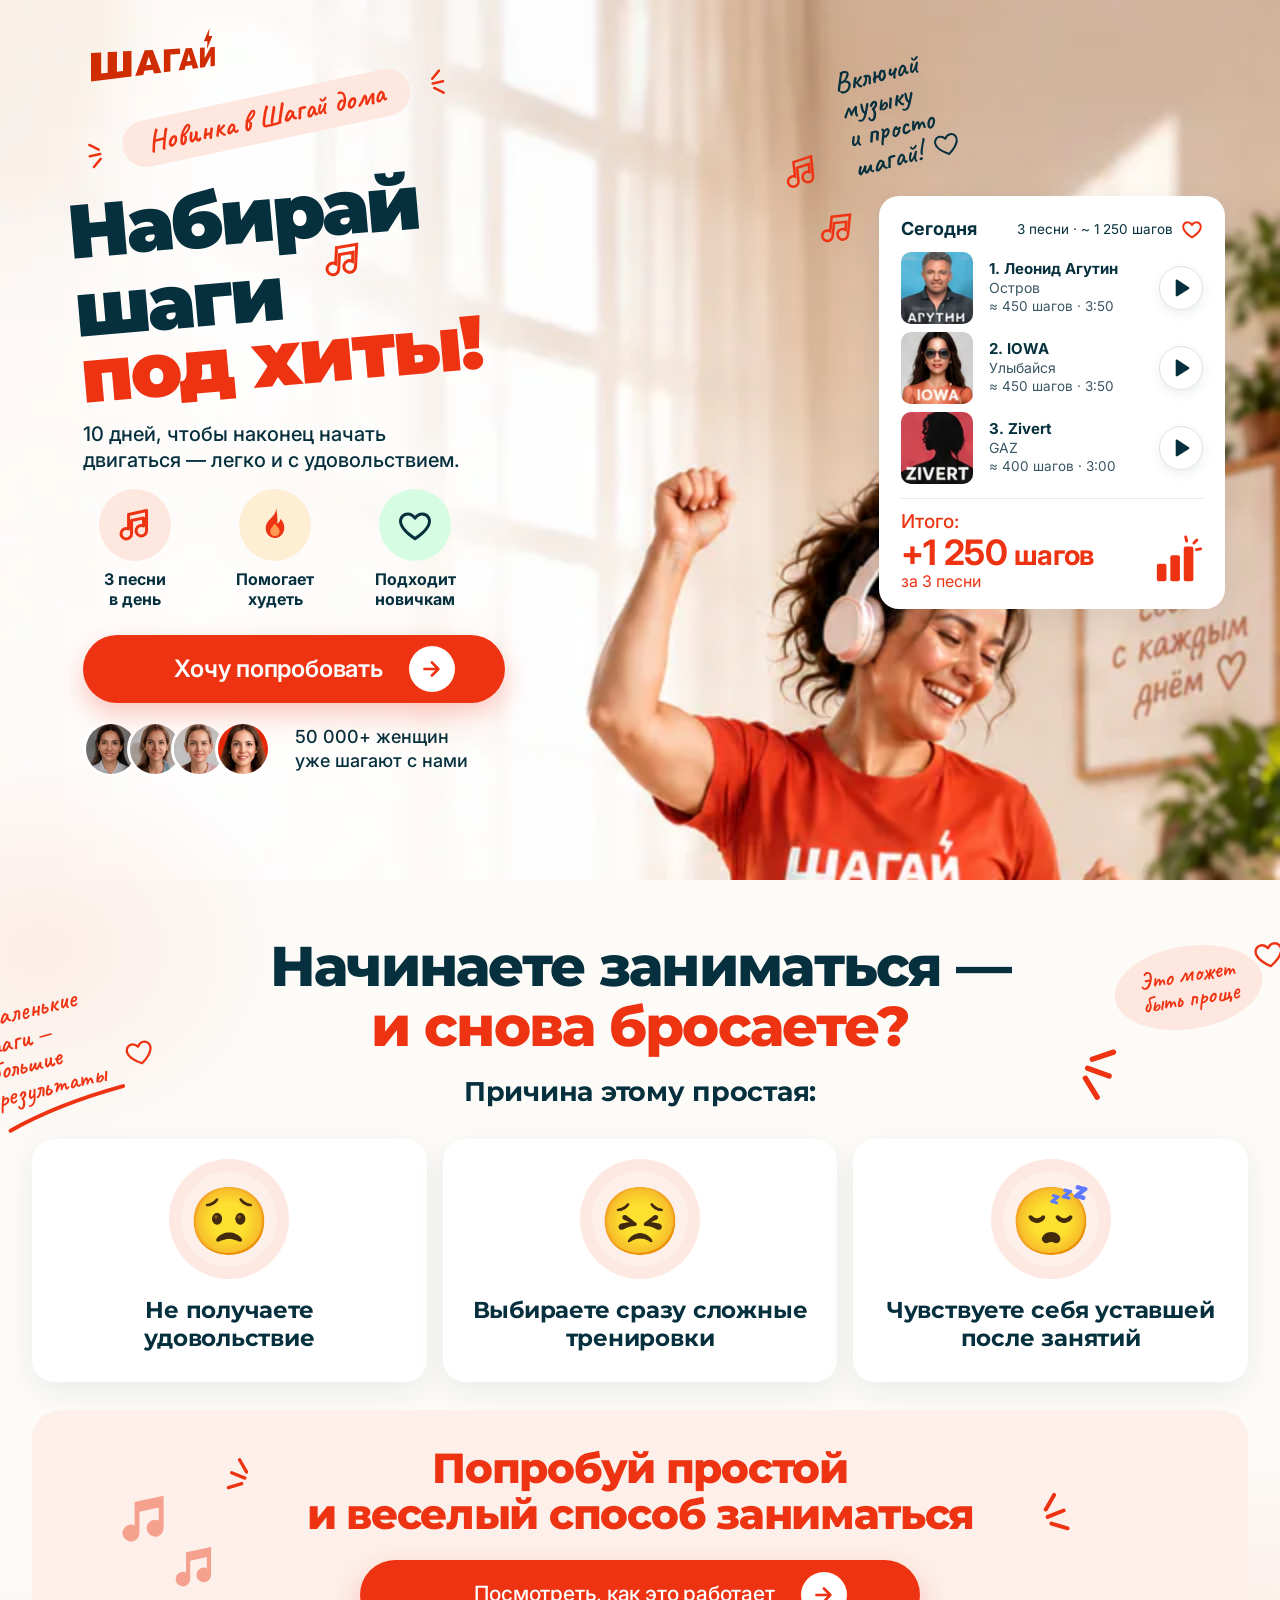
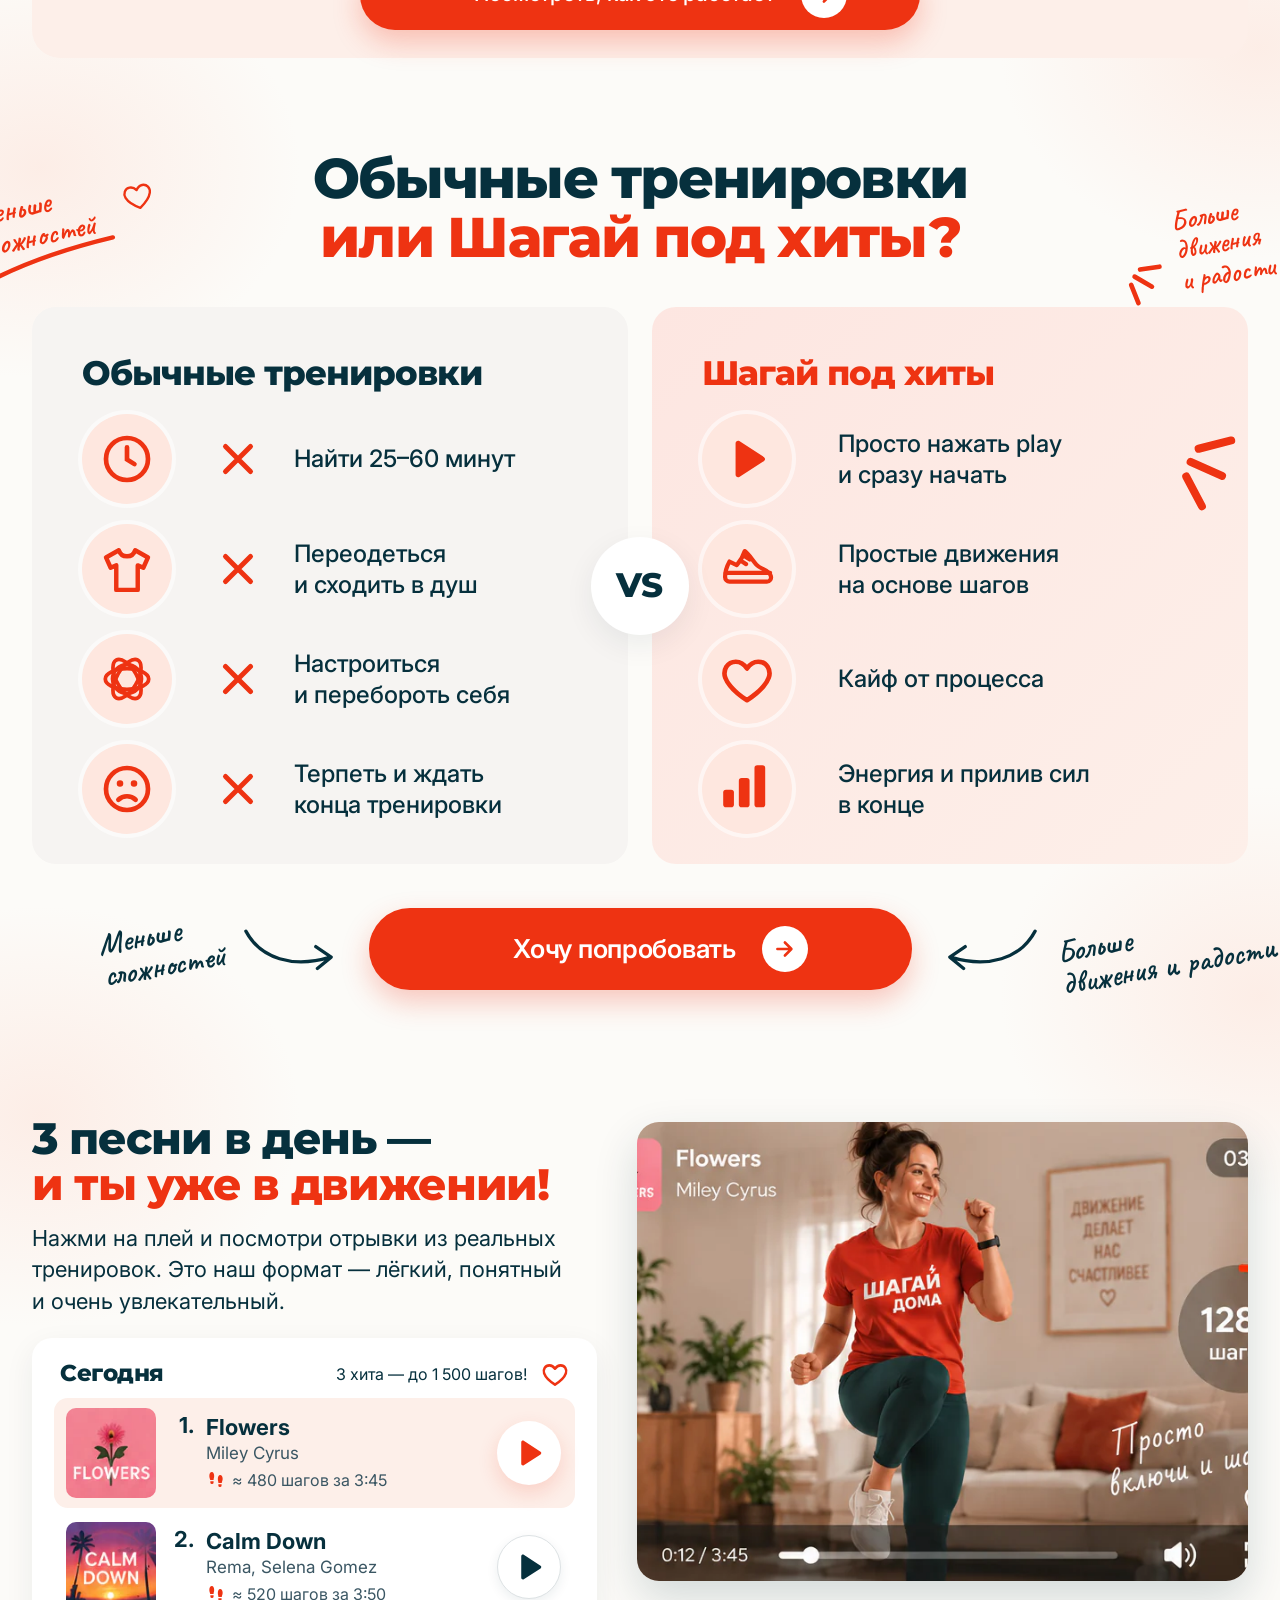
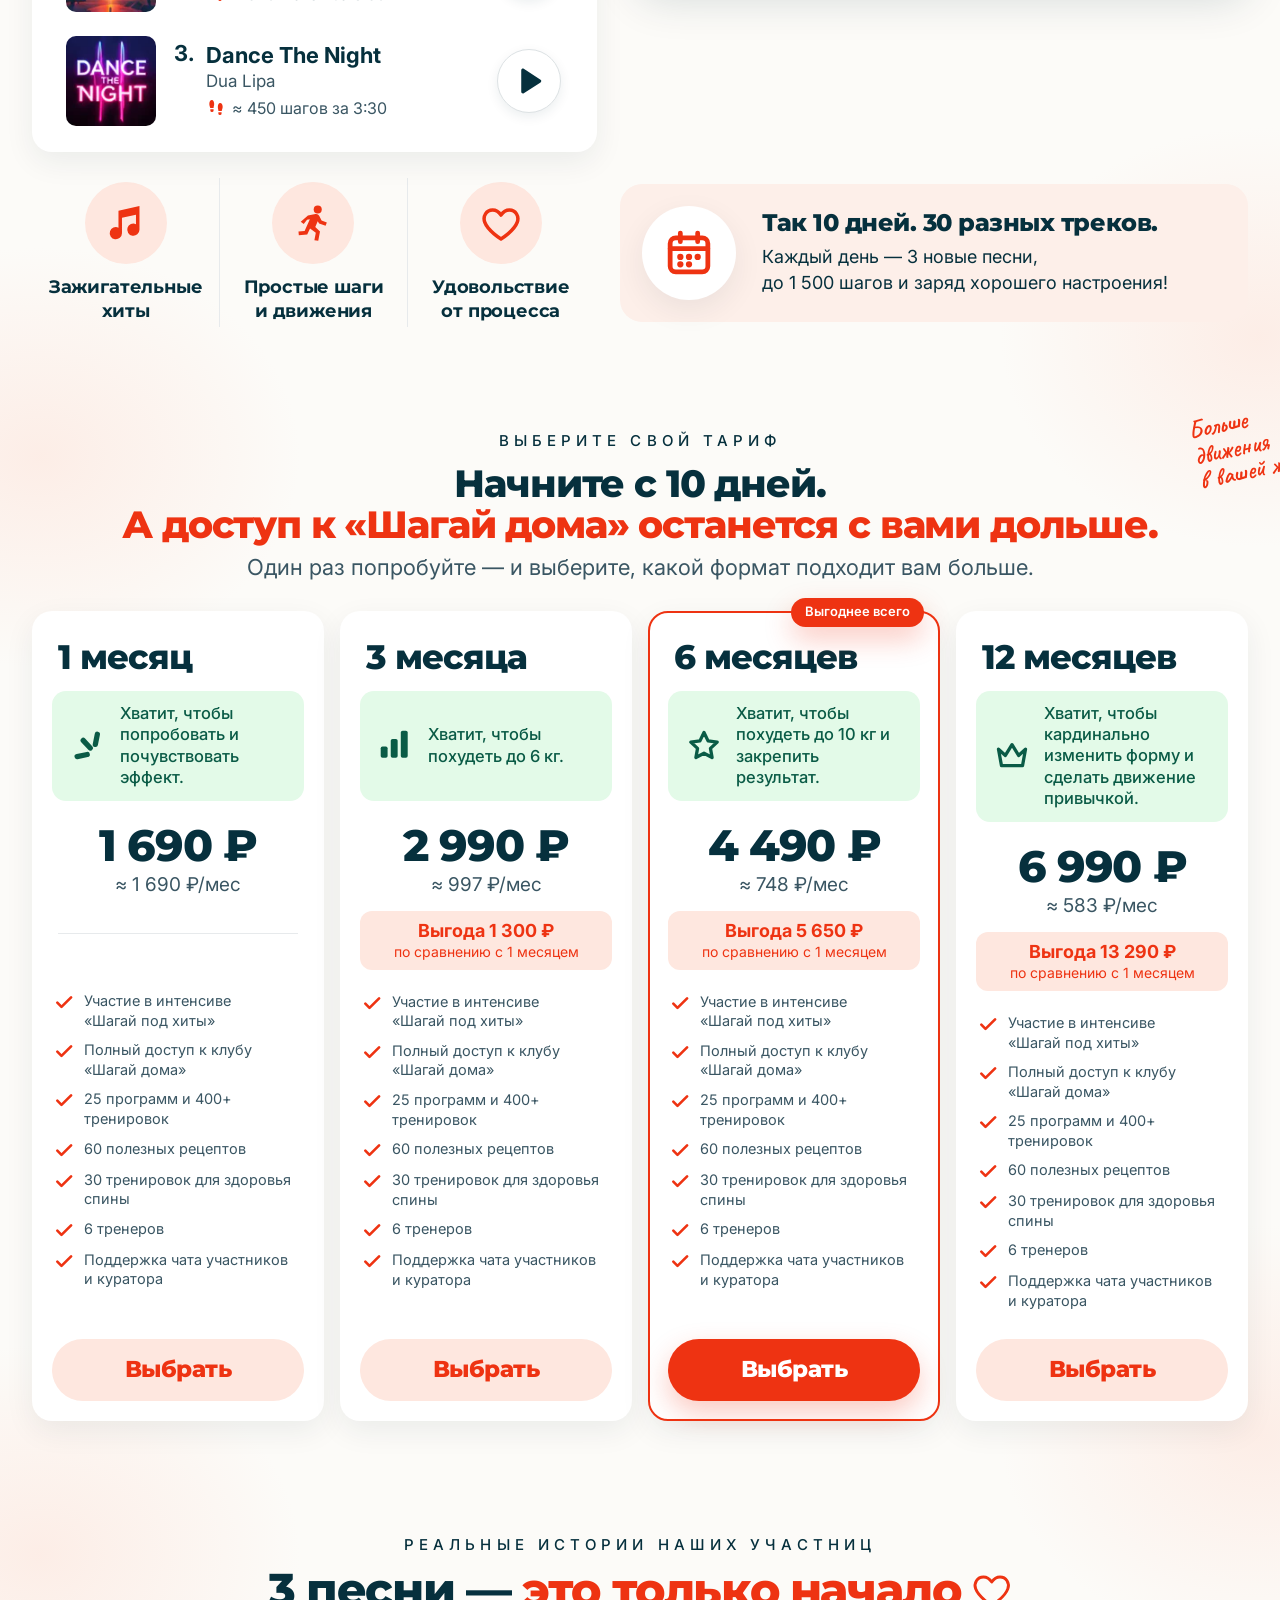
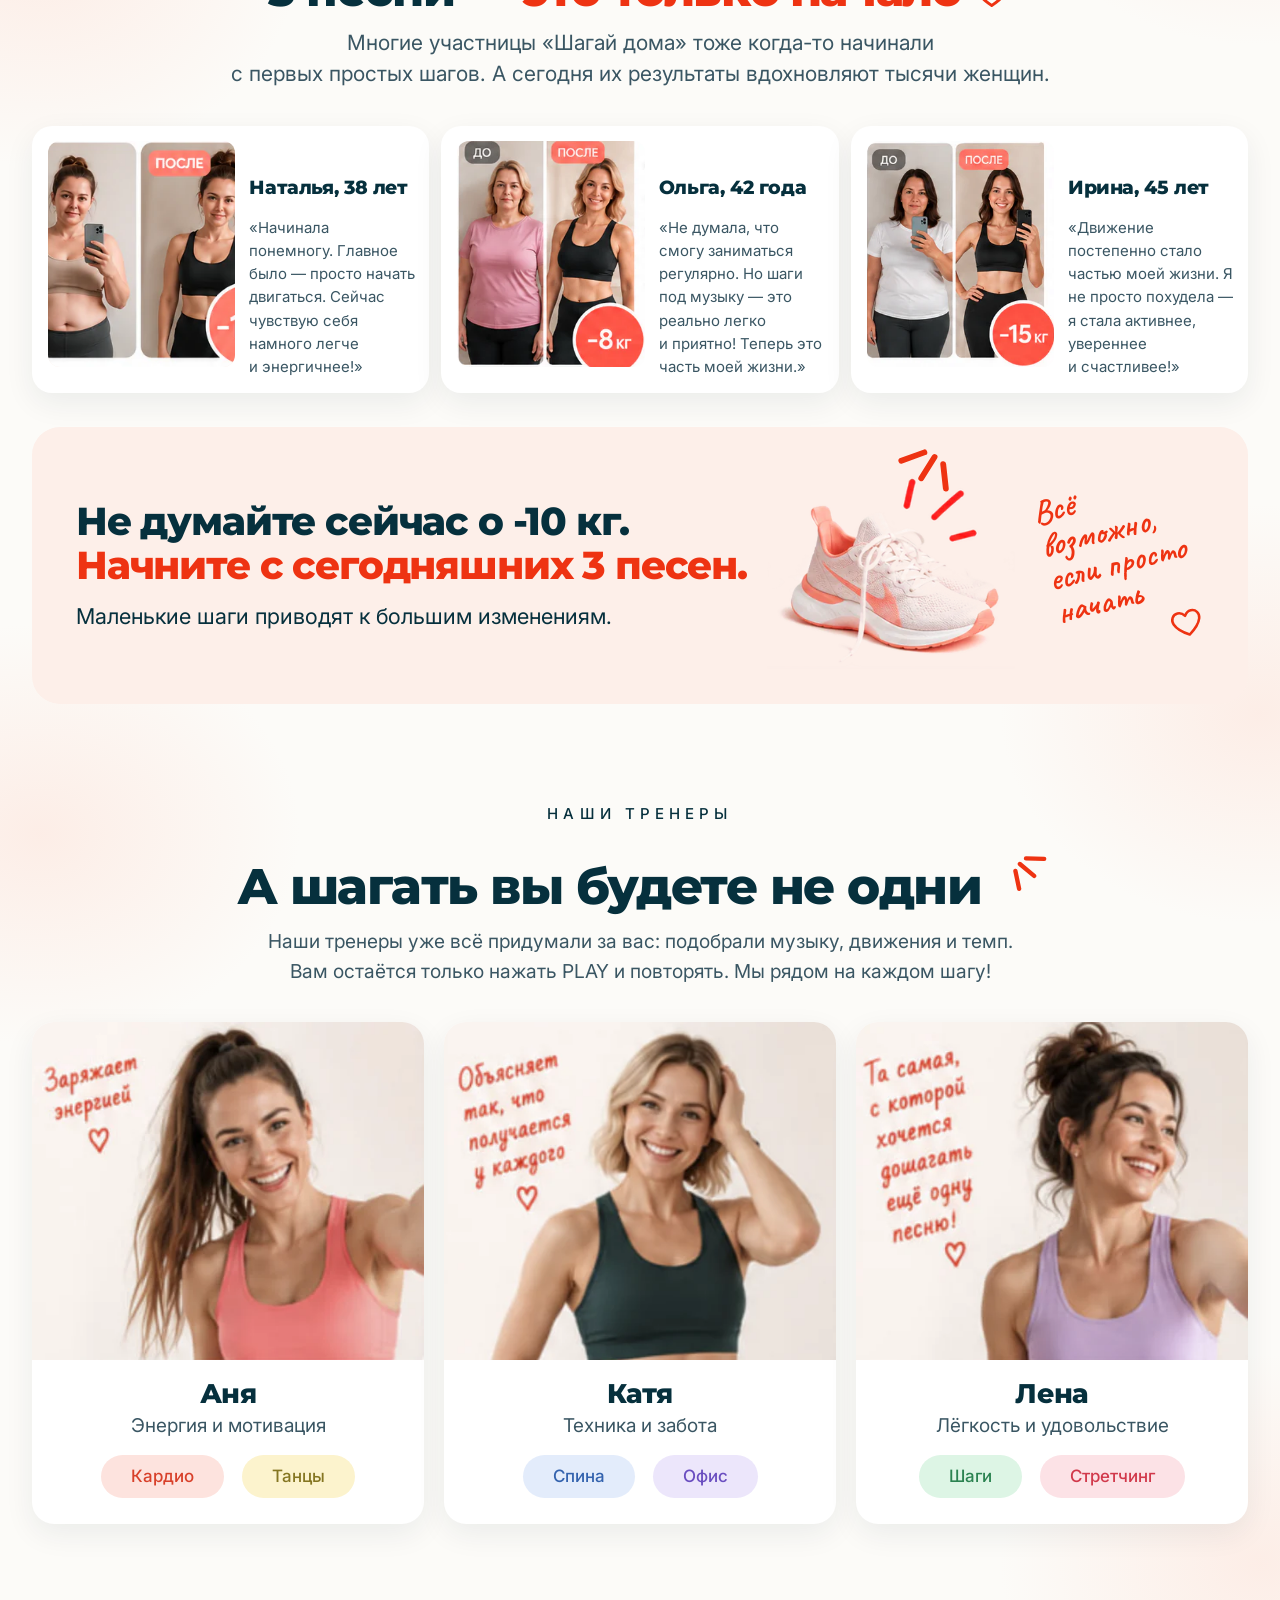
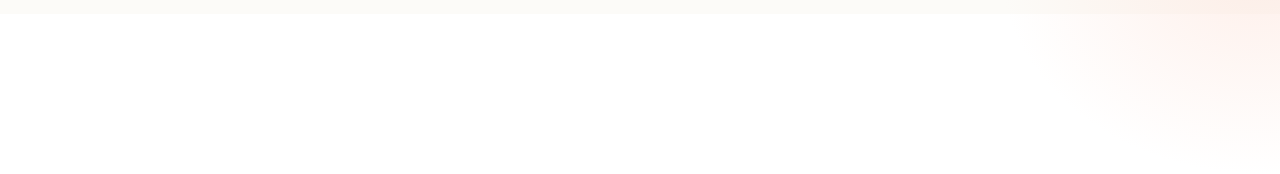
==== commit b698d288: "Визуальный центр иконок в кругах, неразрывные пробелы, фото историй крупнее Co-Authored-By: Claude O" ====
--- a/index.html
+++ b/index.html
@@ -14,24 +14,24 @@
 <div class="hits">
 
 <svg class="hits-sprite" width="0" height="0" aria-hidden="true" focusable="false">
-  <symbol id="i-note" viewBox="0 0 24 24"><path d="M9 4.6L21 2v13.5a3.5 3.5 0 1 1-2-3.2V6.9l-8 1.7v8.9a3.5 3.5 0 1 1-2-3.2z"/></symbol>
-  <symbol id="i-heart" viewBox="0 0 24 24"><path d="M12 20.5s-7.5-4.6-9.3-9.6C1.5 7.5 3.6 4 7.2 4c2 0 3.6 1.1 4.8 2.9C13.2 5.1 14.8 4 16.8 4c3.6 0 5.7 3.5 4.5 6.9-1.8 5-9.3 9.6-9.3 9.6z"/></symbol>
-  <symbol id="i-fire" viewBox="0 0 24 24"><path d="M12.6 1.8c.5 3.3-1.2 5-3 6.9C7.8 10.6 5.8 12.6 5.8 15.6 5.8 19.4 8.6 22.3 12 22.3s6.2-2.9 6.2-6.8c0-2.7-1.2-4.6-2.5-6-.3 1.6-1 2.7-2.3 3.2.7-4-.3-8.4-.8-10.9z"/><path d="M12 21c-1.8 0-3.1-1.4-3.1-3.2 0-2.2 1.9-3.2 2.8-5.2.9 1.3 3.4 3 3.4 5.4 0 1.7-1.3 3-3.1 3z" fill="#ff9b52"/></symbol>
-  <symbol id="i-arrow" viewBox="0 0 24 24"><path d="M5 12h13.5M12.5 5.5L19 12l-6.5 6.5" fill="none" stroke="currentColor" stroke-width="2.6" stroke-linecap="round" stroke-linejoin="round"/></symbol>
-  <symbol id="i-play" viewBox="0 0 24 24"><path d="M7.5 5.2v13.6c0 .8.9 1.3 1.6.9l10.6-6.8c.6-.4.6-1.3 0-1.7L9.1 4.3c-.7-.4-1.6.1-1.6.9z"/></symbol>
-  <symbol id="i-bars" viewBox="0 0 24 24"><rect x="3" y="13.5" width="4.6" height="7.5" rx="1.2"/><rect x="9.7" y="8.5" width="4.6" height="12.5" rx="1.2"/><rect x="16.4" y="3" width="4.6" height="18" rx="1.2"/></symbol>
+  <symbol id="i-note" viewBox="0 0 24 24"><g transform="translate(-1.3 0.35)"><path d="M9 4.6L21 2v13.5a3.5 3.5 0 1 1-2-3.2V6.9l-8 1.7v8.9a3.5 3.5 0 1 1-2-3.2z"/></g></symbol>
+  <symbol id="i-heart" viewBox="0 0 24 24"><g transform="translate(0 0.6)"><path d="M12 20.5s-7.5-4.6-9.3-9.6C1.5 7.5 3.6 4 7.2 4c2 0 3.6 1.1 4.8 2.9C13.2 5.1 14.8 4 16.8 4c3.6 0 5.7 3.5 4.5 6.9-1.8 5-9.3 9.6-9.3 9.6z"/></g></symbol>
+  <symbol id="i-fire" viewBox="0 0 24 24"><g transform="translate(0 -1.6)"><path d="M12.6 1.8c.5 3.3-1.2 5-3 6.9C7.8 10.6 5.8 12.6 5.8 15.6 5.8 19.4 8.6 22.3 12 22.3s6.2-2.9 6.2-6.8c0-2.7-1.2-4.6-2.5-6-.3 1.6-1 2.7-2.3 3.2.7-4-.3-8.4-.8-10.9z"/><path d="M12 21c-1.8 0-3.1-1.4-3.1-3.2 0-2.2 1.9-3.2 2.8-5.2.9 1.3 3.4 3 3.4 5.4 0 1.7-1.3 3-3.1 3z" fill="#ff9b52"/></g></symbol>
+  <symbol id="i-arrow" viewBox="0 0 24 24"><g transform="translate(-0.6 0)"><path d="M5 12h13.5M12.5 5.5L19 12l-6.5 6.5" fill="none" stroke="currentColor" stroke-width="2.6" stroke-linecap="round" stroke-linejoin="round"/></g></symbol>
+  <symbol id="i-play" viewBox="0 0 24 24"><g transform="translate(-0.4 0)"><path d="M7.5 5.2v13.6c0 .8.9 1.3 1.6.9l10.6-6.8c.6-.4.6-1.3 0-1.7L9.1 4.3c-.7-.4-1.6.1-1.6.9z"/></g></symbol>
+  <symbol id="i-bars" viewBox="0 0 24 24"><g transform="translate(-1.2 -1.2)"><rect x="3" y="13.5" width="4.6" height="7.5" rx="1.2"/><rect x="9.7" y="8.5" width="4.6" height="12.5" rx="1.2"/><rect x="16.4" y="3" width="4.6" height="18" rx="1.2"/></g></symbol>
   <symbol id="i-bars-rays" viewBox="0 0 26 26"><rect x="2" y="15" width="5" height="9" rx="1"/><rect x="9" y="10.5" width="5" height="13.5" rx="1"/><rect x="16" y="6" width="5" height="18" rx="1"/><path d="M17.5 3.2L17 1M21.3 4.2l1.5-1.6M22.6 7.6l2.2-.4" fill="none" stroke="currentColor" stroke-width="1.5" stroke-linecap="round"/></symbol>
-  <symbol id="i-rays" viewBox="0 0 24 24"><path d="M13.5 3.5l-1 5M6.5 6.5l3.5 3.8M3.5 14.5l5-1" fill="none" stroke="currentColor" stroke-width="2.6" stroke-linecap="round"/></symbol>
+  <symbol id="i-rays" viewBox="0 0 24 24"><g transform="translate(12 12) scale(1.35) translate(-8.88 -9.29)"><path d="M13.5 3.5l-1 5M6.5 6.5l3.5 3.8M3.5 14.5l5-1" fill="none" stroke="currentColor" stroke-width="2.6" stroke-linecap="round"/></g></symbol>
   <symbol id="i-star" viewBox="0 0 24 24"><path d="M12 3l2.7 5.6 6.1.8-4.5 4.2 1.1 6.1L12 16.8l-5.4 2.9 1.1-6.1-4.5-4.2 6.1-.8z" fill="none" stroke="currentColor" stroke-width="2.2" stroke-linejoin="round"/></symbol>
-  <symbol id="i-crown" viewBox="0 0 24 24"><path d="M3 8l4.6 4.2L12 5l4.4 7.2L21 8l-2 11H5z" fill="none" stroke="currentColor" stroke-width="2.2" stroke-linejoin="round"/></symbol>
+  <symbol id="i-crown" viewBox="0 0 24 24"><g transform="translate(0 -0.55)"><path d="M3 8l4.6 4.2L12 5l4.4 7.2L21 8l-2 11H5z" fill="none" stroke="currentColor" stroke-width="2.2" stroke-linejoin="round"/></g></symbol>
   <symbol id="i-check" viewBox="0 0 24 24"><path d="M4 12.8l5 5L20.5 6.5" fill="none" stroke="currentColor" stroke-width="3.2" stroke-linecap="round" stroke-linejoin="round"/></symbol>
   <symbol id="i-cross" viewBox="0 0 24 24"><path d="M4.5 4.5l15 15M19.5 4.5l-15 15" fill="none" stroke="currentColor" stroke-width="3" stroke-linecap="round"/></symbol>
   <symbol id="i-clock" viewBox="0 0 24 24"><g fill="none" stroke="currentColor" stroke-width="2" stroke-linecap="round"><circle cx="12" cy="12" r="9"/><path d="M12 7v5.2l3.2 2"/></g></symbol>
-  <symbol id="i-shirt" viewBox="0 0 24 24"><path d="M8.5 3.5L3 6.6l2 4.4 2.4-1V20.5h9.2V10l2.4 1 2-4.4-5.5-3.1c-.5 1.6-1.8 2.6-3.5 2.6S9 5.1 8.5 3.5z" fill="none" stroke="currentColor" stroke-width="1.9" stroke-linejoin="round"/></symbol>
+  <symbol id="i-shirt" viewBox="0 0 24 24"><g transform="translate(0 0.45)"><path d="M8.5 3.5L3 6.6l2 4.4 2.4-1V20.5h9.2V10l2.4 1 2-4.4-5.5-3.1c-.5 1.6-1.8 2.6-3.5 2.6S9 5.1 8.5 3.5z" fill="none" stroke="currentColor" stroke-width="1.9" stroke-linejoin="round"/></g></symbol>
   <symbol id="i-tangle" viewBox="0 0 24 24"><g fill="none" stroke="currentColor" stroke-width="1.6"><ellipse cx="12" cy="12" rx="9.3" ry="4.4"/><ellipse cx="12" cy="12" rx="9.3" ry="4.4" transform="rotate(60 12 12)"/><ellipse cx="12" cy="12" rx="9.3" ry="4.4" transform="rotate(120 12 12)"/><circle cx="12" cy="12" r="6.2"/></g></symbol>
   <symbol id="i-sad" viewBox="0 0 24 24"><g fill="none" stroke="currentColor" stroke-width="2" stroke-linecap="round"><circle cx="12" cy="12" r="9"/><path d="M8.3 16.6c2-2 5.4-2 7.4 0"/><path d="M9 9.6h.01M15 9.6h.01" stroke-width="2.8"/></g></symbol>
-  <symbol id="i-sneaker" viewBox="0 0 24 24"><g fill="none" stroke="currentColor" stroke-width="1.8" stroke-linecap="round" stroke-linejoin="round"><path d="M2.5 16.3c0-2.1.8-4.6 1.9-6.6l3.1 1.5c1.5-1.7 2.7-3.7 3.4-6 2 1.5 3.3 3.9 5 5.8 1.9 2.1 5.4 2.3 6.2 4.8.4 1.3-.4 2.5-1.7 2.5H4.4c-1 0-1.9-.9-1.9-2z"/><path d="M2.8 14.6h19M9.6 9.6l1.9 1.2M11.2 7.6l1.9 1.2"/></g></symbol>
-  <symbol id="i-runner" viewBox="0 0 24 24"><circle cx="15.5" cy="4" r="2.3"/><path d="M9.9 7.4l4.3-.8c.9-.2 1.8.3 2.2 1.1l1.3 2.6 3 1.1-.7 1.9-3.7-1.3-.8-1.3-1.4 3.3 2.7 2.5-1 5.4-2.2-.4.8-4.2-3.3-2.5-1.6 3.4-4.8.5-.2-2.2 3.5-.3 3-6.6-1.6.3-1.9 2.4-1.7-1.3z"/></symbol>
+  <symbol id="i-sneaker" viewBox="0 0 24 24"><g transform="translate(0.1 -0.9)"><g fill="none" stroke="currentColor" stroke-width="1.8" stroke-linecap="round" stroke-linejoin="round"><path d="M2.5 16.3c0-2.1.8-4.6 1.9-6.6l3.1 1.5c1.5-1.7 2.7-3.7 3.4-6 2 1.5 3.3 3.9 5 5.8 1.9 2.1 5.4 2.3 6.2 4.8.4 1.3-.4 2.5-1.7 2.5H4.4c-1 0-1.9-.9-1.9-2z"/><path d="M2.8 14.6h19M9.6 9.6l1.9 1.2M11.2 7.6l1.9 1.2"/></g></g></symbol>
+  <symbol id="i-runner" viewBox="0 0 24 24"><g transform="translate(-0.8 0.3)"><circle cx="15.5" cy="4" r="2.3"/><path d="M9.9 7.4l4.3-.8c.9-.2 1.8.3 2.2 1.1l1.3 2.6 3 1.1-.7 1.9-3.7-1.3-.8-1.3-1.4 3.3 2.7 2.5-1 5.4-2.2-.4.8-4.2-3.3-2.5-1.6 3.4-4.8.5-.2-2.2 3.5-.3 3-6.6-1.6.3-1.9 2.4-1.7-1.3z"/></g></symbol>
   <symbol id="i-calendar" viewBox="0 0 24 24"><g fill="none" stroke="currentColor" stroke-width="2.2" stroke-linecap="round"><rect x="3.3" y="5" width="17.4" height="15.7" rx="2.6"/><path d="M3.3 10h17.4M8 2.8v4M16 2.8v4"/><path d="M8 13.8h.01M12 13.8h.01M16 13.8h.01M8 17.2h.01M12 17.2h.01" stroke-width="2.9"/></g></symbol>
   <symbol id="i-steps" viewBox="0 0 24 24"><path d="M7 2.5c1.9 0 2.8 2.3 2.8 4.8 0 2-.7 3.2-.7 4.7H5.1c-.2-1.6-1.1-2.6-1.1-4.9C4 4.5 5.3 2.5 7 2.5zM5.2 13.5h3.9v1.5a1.95 1.95 0 0 1-3.9 0zM17 6c1.7 0 3 2 3 4.6 0 2.3-.9 3.3-1.1 4.9h-4c0-1.5-.7-2.7-.7-4.7C14.2 8.3 15.1 6 17 6zM14.8 17h3.9v1.5a1.95 1.95 0 0 1-3.9 0z"/></symbol>
   <symbol id="i-strokes" viewBox="0 0 24 24"><path d="M3 3.2l6.6 5.2M1.5 12.2h8.6M3 21.2l6.6-5.2" fill="none" stroke="currentColor" stroke-width="2" stroke-linecap="round"/></symbol>
@@ -53,10 +53,10 @@
 
       <h1 class="hits-hero__title"><span class="hits-hero__line">Набирай</span> <span class="hits-hero__line">шаги<svg class="hits-i hits-hero__title-note" aria-hidden="true"><use href="#i-note"/></svg></span> <span class="hits-hero__line hits-red">под хиты!</span></h1>
 
-      <p class="hits-hero__sub">10 дней, чтобы наконец начать двигаться — легко и&nbsp;с&nbsp;удовольствием.</p>
+      <p class="hits-hero__sub">10&nbsp;дней, чтобы наконец начать двигаться&nbsp;— легко и&nbsp;с&nbsp;удовольствием.</p>
 
       <ul class="hits-hero__features">
-        <li class="hits-hero__feature"><span class="hits-hero__feature-ico hits-hero__feature-ico--pink"><svg class="hits-i hits-i--outline" aria-hidden="true"><use href="#i-note"/></svg></span><span class="hits-hero__feature-text">3 песни<br>в день</span></li>
+        <li class="hits-hero__feature"><span class="hits-hero__feature-ico hits-hero__feature-ico--pink"><svg class="hits-i hits-i--outline" aria-hidden="true"><use href="#i-note"/></svg></span><span class="hits-hero__feature-text">3&nbsp;песни<br>в день</span></li>
         <li class="hits-hero__feature"><span class="hits-hero__feature-ico hits-hero__feature-ico--cream"><svg class="hits-i" aria-hidden="true"><use href="#i-fire"/></svg></span><span class="hits-hero__feature-text">Помогает<br>худеть</span></li>
         <li class="hits-hero__feature"><span class="hits-hero__feature-ico hits-hero__feature-ico--mint"><svg class="hits-i hits-i--outline" aria-hidden="true"><use href="#i-heart"/></svg></span><span class="hits-hero__feature-text">Подходит<br>новичкам</span></li>
       </ul>
@@ -69,27 +69,27 @@
       <div class="hits-playlist hits-playlist--hero">
         <div class="hits-playlist__head">
           <b class="hits-playlist__today">Сегодня</b>
-          <span class="hits-playlist__meta">3 песни · ~ 1 250 шагов <svg class="hits-i hits-i--outline hits-playlist__heart" aria-hidden="true"><use href="#i-heart"/></svg></span>
+          <span class="hits-playlist__meta">3&nbsp;песни · ~ 1&nbsp;250&nbsp;шагов <svg class="hits-i hits-i--outline hits-playlist__heart" aria-hidden="true"><use href="#i-heart"/></svg></span>
         </div>
         <ol class="hits-playlist__list">
           <li class="hits-track">
-            <img class="hits-track__cover" src="assets/covers/agutin.webp" width="74" height="74" alt="Обложка: Леонид Агутин — «Остров»">
-            <span class="hits-track__info"><b class="hits-track__title">1. Леонид Агутин</b><span class="hits-track__song">Остров</span><span class="hits-track__steps">≈ 450 шагов · 3:50</span></span>
-            <a class="hits-play" href="#format" aria-label="Смотреть формат: Леонид Агутин — Остров"><svg class="hits-i" aria-hidden="true"><use href="#i-play"/></svg></a>
+            <img class="hits-track__cover" src="assets/covers/agutin.webp" width="74" height="74" alt="Обложка: Леонид Агутин&nbsp;— «Остров»">
+            <span class="hits-track__info"><b class="hits-track__title">1. Леонид Агутин</b><span class="hits-track__song">Остров</span><span class="hits-track__steps">≈ 450&nbsp;шагов · 3:50</span></span>
+            <a class="hits-play" href="#format" aria-label="Смотреть формат: Леонид Агутин&nbsp;— Остров"><svg class="hits-i" aria-hidden="true"><use href="#i-play"/></svg></a>
           </li>
           <li class="hits-track">
-            <img class="hits-track__cover" src="assets/covers/iowa.webp" width="78" height="78" alt="Обложка: IOWA — «Улыбайся»">
-            <span class="hits-track__info"><b class="hits-track__title">2. IOWA</b><span class="hits-track__song">Улыбайся</span><span class="hits-track__steps">≈ 450 шагов · 3:50</span></span>
-            <a class="hits-play" href="#format" aria-label="Смотреть формат: IOWA — Улыбайся"><svg class="hits-i" aria-hidden="true"><use href="#i-play"/></svg></a>
+            <img class="hits-track__cover" src="assets/covers/iowa.webp" width="78" height="78" alt="Обложка: IOWA&nbsp;— «Улыбайся»">
+            <span class="hits-track__info"><b class="hits-track__title">2. IOWA</b><span class="hits-track__song">Улыбайся</span><span class="hits-track__steps">≈ 450&nbsp;шагов · 3:50</span></span>
+            <a class="hits-play" href="#format" aria-label="Смотреть формат: IOWA&nbsp;— Улыбайся"><svg class="hits-i" aria-hidden="true"><use href="#i-play"/></svg></a>
           </li>
           <li class="hits-track">
-            <img class="hits-track__cover" src="assets/covers/zivert.webp" width="77" height="77" alt="Обложка: Zivert — «GAZ»">
-            <span class="hits-track__info"><b class="hits-track__title">3. Zivert</b><span class="hits-track__song">GAZ</span><span class="hits-track__steps">≈ 400 шагов · 3:00</span></span>
-            <a class="hits-play" href="#format" aria-label="Смотреть формат: Zivert — GAZ"><svg class="hits-i" aria-hidden="true"><use href="#i-play"/></svg></a>
+            <img class="hits-track__cover" src="assets/covers/zivert.webp" width="77" height="77" alt="Обложка: Zivert&nbsp;— «GAZ»">
+            <span class="hits-track__info"><b class="hits-track__title">3. Zivert</b><span class="hits-track__song">GAZ</span><span class="hits-track__steps">≈ 400&nbsp;шагов · 3:00</span></span>
+            <a class="hits-play" href="#format" aria-label="Смотреть формат: Zivert&nbsp;— GAZ"><svg class="hits-i" aria-hidden="true"><use href="#i-play"/></svg></a>
           </li>
         </ol>
         <div class="hits-playlist__foot">
-          <span class="hits-playlist__sum"><span class="hits-playlist__sum-label">Итого:</span><b class="hits-playlist__sum-value">+1 250 <small>шагов</small></b><span class="hits-playlist__sum-note">за 3 песни</span></span>
+          <span class="hits-playlist__sum"><span class="hits-playlist__sum-label">Итого:</span><b class="hits-playlist__sum-value">+1&nbsp;250&nbsp;<small>шагов</small></b><span class="hits-playlist__sum-note">за 3&nbsp;песни</span></span>
           <svg class="hits-i hits-playlist__sum-ico" aria-hidden="true"><use href="#i-bars-rays"/></svg>
         </div>
       </div>
@@ -104,7 +104,7 @@
           <img src="assets/hero/avatar-3.webp" width="80" height="80" alt="Участница клуба">
           <img src="assets/hero/avatar-4.webp" width="80" height="80" alt="Участница клуба">
         </span>
-        <span class="hits-hero__proof-text">50 000+ женщин<br>уже шагают с нами</span>
+        <span class="hits-hero__proof-text">50&nbsp;000+ женщин<br>уже шагают с нами</span>
       </div>
     </div>
   </div>
@@ -113,12 +113,12 @@
 <!-- ============ 2. ПРИЧИНА ============ -->
 <section class="hits-section hits-problem" id="problem">
   <div class="hits-container hits-problem__inner">
-    <p class="hits-hand hits-problem__hand-l" aria-hidden="true">Маленькие<br>шаги —<br>большие<br>результаты<svg class="hits-i hits-i--outline hits-hand__heart" aria-hidden="true"><use href="#i-heart"/></svg><svg class="hits-i hits-hand__underline" aria-hidden="true"><use href="#i-underline"/></svg></p>
+    <p class="hits-hand hits-problem__hand-l" aria-hidden="true">Маленькие<br>шаги&nbsp;—<br>большие<br>результаты<svg class="hits-i hits-i--outline hits-hand__heart" aria-hidden="true"><use href="#i-heart"/></svg><svg class="hits-i hits-hand__underline" aria-hidden="true"><use href="#i-underline"/></svg></p>
     <p class="hits-hand hits-problem__hand-r" aria-hidden="true"><span class="hits-problem__hand-blob">Это может<br>быть проще</span><svg class="hits-i hits-i--outline hits-hand__heart" aria-hidden="true"><use href="#i-heart"/></svg><svg class="hits-i hits-hand__underline hits-problem__hand-line" aria-hidden="true"><use href="#i-underline"/></svg></p>
     <svg class="hits-i hits-deco-strokes hits-problem__strokes-r" aria-hidden="true"><use href="#i-strokes"/></svg>
     <svg class="hits-i hits-deco-strokes hits-problem__strokes-m" aria-hidden="true"><use href="#i-strokes"/></svg>
 
-    <h2 class="hits-h2 hits-problem__title"><span class="hits-h2__line">Начинаете заниматься —</span> <span class="hits-h2__line hits-red">и снова бросаете?</span></h2>
+    <h2 class="hits-h2 hits-problem__title"><span class="hits-h2__line">Начинаете заниматься&nbsp;—</span> <span class="hits-h2__line hits-red">и снова бросаете?</span></h2>
     <p class="hits-problem__lead">Причина этому простая:</p>
 
     <ul class="hits-problem__cards hits-wide">
@@ -150,7 +150,7 @@
       <div class="hits-compare__col hits-compare__col--old">
         <h3 class="hits-compare__title">Обычные тренировки</h3>
         <ul class="hits-compare__list">
-          <li class="hits-compare__row"><span class="hits-compare__ico"><svg class="hits-i" aria-hidden="true"><use href="#i-clock"/></svg></span><svg class="hits-i hits-compare__x" aria-hidden="true"><use href="#i-cross"/></svg><span class="hits-compare__text">Найти 25–60 минут</span></li>
+          <li class="hits-compare__row"><span class="hits-compare__ico"><svg class="hits-i" aria-hidden="true"><use href="#i-clock"/></svg></span><svg class="hits-i hits-compare__x" aria-hidden="true"><use href="#i-cross"/></svg><span class="hits-compare__text">Найти 25–60&nbsp;минут</span></li>
           <li class="hits-compare__row"><span class="hits-compare__ico"><svg class="hits-i" aria-hidden="true"><use href="#i-shirt"/></svg></span><svg class="hits-i hits-compare__x" aria-hidden="true"><use href="#i-cross"/></svg><span class="hits-compare__text">Переодеться<br> и сходить в душ</span></li>
           <li class="hits-compare__row"><span class="hits-compare__ico"><svg class="hits-i" aria-hidden="true"><use href="#i-tangle"/></svg></span><svg class="hits-i hits-compare__x" aria-hidden="true"><use href="#i-cross"/></svg><span class="hits-compare__text">Настроиться<br> и перебороть себя</span></li>
           <li class="hits-compare__row"><span class="hits-compare__ico"><svg class="hits-i" aria-hidden="true"><use href="#i-sad"/></svg></span><svg class="hits-i hits-compare__x" aria-hidden="true"><use href="#i-cross"/></svg><span class="hits-compare__text">Терпеть и ждать<br> конца тренировки</span></li>
@@ -183,16 +183,16 @@
   <div class="hits-container">
     <div class="hits-format__grid hits-wide">
       <div class="hits-format__text">
-        <h2 class="hits-h2 hits-format__title"><span class="hits-h2__line">3 песни в день —</span> <span class="hits-h2__line hits-red">и ты уже в движении!</span></h2>
+        <h2 class="hits-h2 hits-format__title"><span class="hits-h2__line">3&nbsp;песни в день&nbsp;—</span> <span class="hits-h2__line hits-red">и ты уже в движении!</span></h2>
         <svg class="hits-i hits-deco-strokes hits-format__strokes" aria-hidden="true"><use href="#i-strokes"/></svg>
-        <p class="hits-format__lead">Нажми на плей и посмотри отрывки из&nbsp;реальных тренировок. Это наш формат — лёгкий, понятный и&nbsp;очень увлекательный.</p>
+        <p class="hits-format__lead">Нажми на плей и посмотри отрывки из&nbsp;реальных тренировок. Это наш формат&nbsp;— лёгкий, понятный и&nbsp;очень увлекательный.</p>
       </div>
 
       <div class="hits-format__media">
         <div class="hits-player" data-video="">
           <picture>
             <source media="(min-width: 768px)" srcset="assets/format/player-desktop.webp" width="774" height="581">
-            <img class="hits-player__img" src="assets/format/player-mobile.webp" width="828" height="514" loading="lazy" alt="Кадр из тренировки: тренер шагает под песню Flowers — Miley Cyrus">
+            <img class="hits-player__img" src="assets/format/player-mobile.webp" width="828" height="514" loading="lazy" alt="Кадр из тренировки: тренер шагает под песню Flowers&nbsp;— Miley Cyrus">
           </picture>
         </div>
       </div>
@@ -201,26 +201,26 @@
         <div class="hits-playlist hits-playlist--format">
           <div class="hits-playlist__head">
             <b class="hits-playlist__today">Сегодня</b>
-            <span class="hits-playlist__meta">3 хита — до 1 500 шагов! <svg class="hits-i hits-i--outline hits-playlist__heart" aria-hidden="true"><use href="#i-heart"/></svg></span>
+            <span class="hits-playlist__meta">3&nbsp;хита&nbsp;— до 1&nbsp;500&nbsp;шагов! <svg class="hits-i hits-i--outline hits-playlist__heart" aria-hidden="true"><use href="#i-heart"/></svg></span>
           </div>
           <ol class="hits-playlist__list">
             <li class="hits-track hits-track--big is-active" data-track="1" data-video="">
-              <img class="hits-track__cover" src="assets/covers/flowers.webp" width="99" height="99" loading="lazy" alt="Обложка: Miley Cyrus — «Flowers»">
+              <img class="hits-track__cover" src="assets/covers/flowers.webp" width="99" height="99" loading="lazy" alt="Обложка: Miley Cyrus&nbsp;— «Flowers»">
               <span class="hits-track__num">1.</span>
-              <span class="hits-track__info"><b class="hits-track__title">Flowers</b><span class="hits-track__song">Miley Cyrus</span><span class="hits-track__steps"><svg class="hits-i hits-track__steps-ico" aria-hidden="true"><use href="#i-steps"/></svg>≈ 480 шагов за 3:45</span></span>
-              <button class="hits-play hits-play--active" type="button" aria-label="Смотреть отрывок: Flowers — Miley Cyrus"><svg class="hits-i" aria-hidden="true"><use href="#i-play"/></svg></button>
+              <span class="hits-track__info"><b class="hits-track__title">Flowers</b><span class="hits-track__song">Miley Cyrus</span><span class="hits-track__steps"><svg class="hits-i hits-track__steps-ico" aria-hidden="true"><use href="#i-steps"/></svg>≈ 480&nbsp;шагов за 3:45</span></span>
+              <button class="hits-play hits-play--active" type="button" aria-label="Смотреть отрывок: Flowers&nbsp;— Miley Cyrus"><svg class="hits-i" aria-hidden="true"><use href="#i-play"/></svg></button>
             </li>
             <li class="hits-track hits-track--big" data-track="2" data-video="">
-              <img class="hits-track__cover" src="assets/covers/calm-down.webp" width="100" height="100" loading="lazy" alt="Обложка: Rema, Selena Gomez — «Calm Down»">
+              <img class="hits-track__cover" src="assets/covers/calm-down.webp" width="100" height="100" loading="lazy" alt="Обложка: Rema, Selena Gomez&nbsp;— «Calm Down»">
               <span class="hits-track__num">2.</span>
-              <span class="hits-track__info"><b class="hits-track__title">Calm Down</b><span class="hits-track__song">Rema, Selena Gomez</span><span class="hits-track__steps"><svg class="hits-i hits-track__steps-ico" aria-hidden="true"><use href="#i-steps"/></svg>≈ 520 шагов за 3:50</span></span>
-              <button class="hits-play" type="button" aria-label="Смотреть отрывок: Calm Down — Rema, Selena Gomez"><svg class="hits-i" aria-hidden="true"><use href="#i-play"/></svg></button>
+              <span class="hits-track__info"><b class="hits-track__title">Calm Down</b><span class="hits-track__song">Rema, Selena Gomez</span><span class="hits-track__steps"><svg class="hits-i hits-track__steps-ico" aria-hidden="true"><use href="#i-steps"/></svg>≈ 520&nbsp;шагов за 3:50</span></span>
+              <button class="hits-play" type="button" aria-label="Смотреть отрывок: Calm Down&nbsp;— Rema, Selena Gomez"><svg class="hits-i" aria-hidden="true"><use href="#i-play"/></svg></button>
             </li>
             <li class="hits-track hits-track--big" data-track="3" data-video="">
-              <img class="hits-track__cover" src="assets/covers/dance-the-night.webp" width="100" height="100" loading="lazy" alt="Обложка: Dua Lipa — «Dance The Night»">
+              <img class="hits-track__cover" src="assets/covers/dance-the-night.webp" width="100" height="100" loading="lazy" alt="Обложка: Dua Lipa&nbsp;— «Dance The Night»">
               <span class="hits-track__num">3.</span>
-              <span class="hits-track__info"><b class="hits-track__title">Dance The Night</b><span class="hits-track__song">Dua Lipa</span><span class="hits-track__steps"><svg class="hits-i hits-track__steps-ico" aria-hidden="true"><use href="#i-steps"/></svg>≈ 450 шагов за 3:30</span></span>
-              <button class="hits-play" type="button" aria-label="Смотреть отрывок: Dance The Night — Dua Lipa"><svg class="hits-i" aria-hidden="true"><use href="#i-play"/></svg></button>
+              <span class="hits-track__info"><b class="hits-track__title">Dance The Night</b><span class="hits-track__song">Dua Lipa</span><span class="hits-track__steps"><svg class="hits-i hits-track__steps-ico" aria-hidden="true"><use href="#i-steps"/></svg>≈ 450&nbsp;шагов за 3:30</span></span>
+              <button class="hits-play" type="button" aria-label="Смотреть отрывок: Dance The Night&nbsp;— Dua Lipa"><svg class="hits-i" aria-hidden="true"><use href="#i-play"/></svg></button>
             </li>
           </ol>
         </div>
@@ -235,7 +235,7 @@
       </ul>
       <div class="hits-format__panel">
         <span class="hits-format__panel-ico"><svg class="hits-i" aria-hidden="true"><use href="#i-calendar"/></svg></span>
-        <p class="hits-format__panel-text"><b class="hits-format__panel-title">Так 10 дней. 30 разных треков.</b><span>Каждый день — 3 новые песни,<br> до 1 500 шагов и заряд хорошего настроения!</span></p>
+        <p class="hits-format__panel-text"><b class="hits-format__panel-title">Так 10&nbsp;дней. 30&nbsp;разных треков.</b><span>Каждый день&nbsp;— 3&nbsp;новые песни,<br> до 1&nbsp;500&nbsp;шагов и заряд хорошего настроения!</span></p>
       </div>
     </div>
   </div>
@@ -247,87 +247,87 @@
     <p class="hits-hand hits-tariffs__hand" aria-hidden="true">Больше<br>движения<br>в вашей жизни<svg class="hits-i hits-i--outline hits-hand__heart" aria-hidden="true"><use href="#i-heart"/></svg></p>
     <div class="hits-tariffs__head">
       <p class="hits-eyebrow">ВЫБЕРИТЕ СВОЙ ТАРИФ</p>
-      <h2 class="hits-h2 hits-tariffs__title"><span class="hits-h2__line">Начните с 10 дней.</span> <span class="hits-h2__line hits-red">А доступ к «Шагай дома» останется с&nbsp;вами дольше.</span></h2>
-      <p class="hits-tariffs__sub">Один раз попробуйте — и выберите, какой формат подходит вам больше.</p>
+      <h2 class="hits-h2 hits-tariffs__title"><span class="hits-h2__line">Начните с 10&nbsp;дней.</span> <span class="hits-h2__line hits-red">А доступ к «Шагай дома» останется с&nbsp;вами дольше.</span></h2>
+      <p class="hits-tariffs__sub">Один раз попробуйте&nbsp;— и выберите, какой формат подходит вам больше.</p>
     </div>
 
     <div class="hits-tariffs__slider hits-wide" data-carousel>
       <ul class="hits-tariffs__track" data-carousel-track>
         <li class="hits-rate is-current" data-slide>
-          <h3 class="hits-rate__name">1 месяц</h3>
+          <h3 class="hits-rate__name">1&nbsp;месяц</h3>
           <p class="hits-rate__plate"><svg class="hits-i hits-rate__plate-ico" aria-hidden="true"><use href="#i-rays"/></svg><span>Хватит, чтобы попробовать и почувствовать эффект.</span></p>
-          <p class="hits-rate__price">1 690 ₽</p>
-          <p class="hits-rate__month">≈ 1 690 ₽/мес</p>
+          <p class="hits-rate__price">1&nbsp;690&nbsp;₽</p>
+          <p class="hits-rate__month">≈ 1&nbsp;690&nbsp;₽/мес</p>
           <hr class="hits-rate__sep">
           <ul class="hits-rate__list">
             <li><svg class="hits-i" aria-hidden="true"><use href="#i-check"/></svg>Участие в интенсиве «Шагай&nbsp;под&nbsp;хиты»</li>
             <li><svg class="hits-i" aria-hidden="true"><use href="#i-check"/></svg>Полный доступ к&nbsp;клубу «Шагай&nbsp;дома»</li>
-            <li><svg class="hits-i" aria-hidden="true"><use href="#i-check"/></svg>25 программ и 400+ тренировок</li>
-            <li><svg class="hits-i" aria-hidden="true"><use href="#i-check"/></svg>60 полезных рецептов</li>
-            <li><svg class="hits-i" aria-hidden="true"><use href="#i-check"/></svg>30 тренировок для здоровья спины</li>
-            <li><svg class="hits-i" aria-hidden="true"><use href="#i-check"/></svg>6 тренеров</li>
+            <li><svg class="hits-i" aria-hidden="true"><use href="#i-check"/></svg>25&nbsp;программ и 400+ тренировок</li>
+            <li><svg class="hits-i" aria-hidden="true"><use href="#i-check"/></svg>60&nbsp;полезных рецептов</li>
+            <li><svg class="hits-i" aria-hidden="true"><use href="#i-check"/></svg>30&nbsp;тренировок для здоровья спины</li>
+            <li><svg class="hits-i" aria-hidden="true"><use href="#i-check"/></svg>6&nbsp;тренеров</li>
             <li><svg class="hits-i" aria-hidden="true"><use href="#i-check"/></svg>Поддержка чата участников и&nbsp;куратора</li>
           </ul>
           <a class="hits-rate__btn" href="#tariffs" data-tariff="1m" data-goal="hits-rate-1m"><span class="hits-rate__btn-d">Выбрать</span><span class="hits-rate__btn-m">Выбрать тариф</span><span class="hits-btn__arrow"><svg class="hits-i" aria-hidden="true"><use href="#i-arrow"/></svg></span></a>
         </li>
         <li class="hits-rate" data-slide>
-          <h3 class="hits-rate__name">3 месяца</h3>
-          <p class="hits-rate__plate"><svg class="hits-i hits-rate__plate-ico" aria-hidden="true"><use href="#i-bars"/></svg><span>Хватит, чтобы похудеть до 6 кг.</span></p>
-          <p class="hits-rate__price">2 990 ₽</p>
-          <p class="hits-rate__month">≈ 997 ₽/мес</p>
-          <p class="hits-rate__save"><b>Выгода 1 300 ₽</b><span>по сравнению с 1 месяцем</span></p>
+          <h3 class="hits-rate__name">3&nbsp;месяца</h3>
+          <p class="hits-rate__plate"><svg class="hits-i hits-rate__plate-ico" aria-hidden="true"><use href="#i-bars"/></svg><span>Хватит, чтобы похудеть до 6&nbsp;кг.</span></p>
+          <p class="hits-rate__price">2&nbsp;990&nbsp;₽</p>
+          <p class="hits-rate__month">≈ 997&nbsp;₽/мес</p>
+          <p class="hits-rate__save"><b>Выгода 1&nbsp;300&nbsp;₽</b><span>по сравнению с 1&nbsp;месяцем</span></p>
           <ul class="hits-rate__list">
             <li><svg class="hits-i" aria-hidden="true"><use href="#i-check"/></svg>Участие в интенсиве «Шагай&nbsp;под&nbsp;хиты»</li>
             <li><svg class="hits-i" aria-hidden="true"><use href="#i-check"/></svg>Полный доступ к&nbsp;клубу «Шагай&nbsp;дома»</li>
-            <li><svg class="hits-i" aria-hidden="true"><use href="#i-check"/></svg>25 программ и 400+ тренировок</li>
-            <li><svg class="hits-i" aria-hidden="true"><use href="#i-check"/></svg>60 полезных рецептов</li>
-            <li><svg class="hits-i" aria-hidden="true"><use href="#i-check"/></svg>30 тренировок для здоровья спины</li>
-            <li><svg class="hits-i" aria-hidden="true"><use href="#i-check"/></svg>6 тренеров</li>
+            <li><svg class="hits-i" aria-hidden="true"><use href="#i-check"/></svg>25&nbsp;программ и 400+ тренировок</li>
+            <li><svg class="hits-i" aria-hidden="true"><use href="#i-check"/></svg>60&nbsp;полезных рецептов</li>
+            <li><svg class="hits-i" aria-hidden="true"><use href="#i-check"/></svg>30&nbsp;тренировок для здоровья спины</li>
+            <li><svg class="hits-i" aria-hidden="true"><use href="#i-check"/></svg>6&nbsp;тренеров</li>
             <li><svg class="hits-i" aria-hidden="true"><use href="#i-check"/></svg>Поддержка чата участников и&nbsp;куратора</li>
           </ul>
           <a class="hits-rate__btn" href="#tariffs" data-tariff="3m" data-goal="hits-rate-3m"><span class="hits-rate__btn-d">Выбрать</span><span class="hits-rate__btn-m">Выбрать тариф</span><span class="hits-btn__arrow"><svg class="hits-i" aria-hidden="true"><use href="#i-arrow"/></svg></span></a>
         </li>
         <li class="hits-rate hits-rate--best" data-slide>
           <span class="hits-rate__badge">Выгоднее всего</span>
-          <h3 class="hits-rate__name">6 месяцев</h3>
-          <p class="hits-rate__plate"><svg class="hits-i hits-rate__plate-ico" aria-hidden="true"><use href="#i-star"/></svg><span>Хватит, чтобы похудеть до 10 кг и закрепить результат.</span></p>
-          <p class="hits-rate__price">4 490 ₽</p>
-          <p class="hits-rate__month">≈ 748 ₽/мес</p>
-          <p class="hits-rate__save"><b>Выгода 5 650 ₽</b><span>по сравнению с 1 месяцем</span></p>
+          <h3 class="hits-rate__name">6&nbsp;месяцев</h3>
+          <p class="hits-rate__plate"><svg class="hits-i hits-rate__plate-ico" aria-hidden="true"><use href="#i-star"/></svg><span>Хватит, чтобы похудеть до 10&nbsp;кг и закрепить результат.</span></p>
+          <p class="hits-rate__price">4&nbsp;490&nbsp;₽</p>
+          <p class="hits-rate__month">≈ 748&nbsp;₽/мес</p>
+          <p class="hits-rate__save"><b>Выгода 5&nbsp;650&nbsp;₽</b><span>по сравнению с 1&nbsp;месяцем</span></p>
           <ul class="hits-rate__list">
             <li><svg class="hits-i" aria-hidden="true"><use href="#i-check"/></svg>Участие в интенсиве «Шагай&nbsp;под&nbsp;хиты»</li>
             <li><svg class="hits-i" aria-hidden="true"><use href="#i-check"/></svg>Полный доступ к&nbsp;клубу «Шагай&nbsp;дома»</li>
-            <li><svg class="hits-i" aria-hidden="true"><use href="#i-check"/></svg>25 программ и 400+ тренировок</li>
-            <li><svg class="hits-i" aria-hidden="true"><use href="#i-check"/></svg>60 полезных рецептов</li>
-            <li><svg class="hits-i" aria-hidden="true"><use href="#i-check"/></svg>30 тренировок для здоровья спины</li>
-            <li><svg class="hits-i" aria-hidden="true"><use href="#i-check"/></svg>6 тренеров</li>
+            <li><svg class="hits-i" aria-hidden="true"><use href="#i-check"/></svg>25&nbsp;программ и 400+ тренировок</li>
+            <li><svg class="hits-i" aria-hidden="true"><use href="#i-check"/></svg>60&nbsp;полезных рецептов</li>
+            <li><svg class="hits-i" aria-hidden="true"><use href="#i-check"/></svg>30&nbsp;тренировок для здоровья спины</li>
+            <li><svg class="hits-i" aria-hidden="true"><use href="#i-check"/></svg>6&nbsp;тренеров</li>
             <li><svg class="hits-i" aria-hidden="true"><use href="#i-check"/></svg>Поддержка чата участников и&nbsp;куратора</li>
           </ul>
           <a class="hits-rate__btn" href="#tariffs" data-tariff="6m" data-goal="hits-rate-6m"><span class="hits-rate__btn-d">Выбрать</span><span class="hits-rate__btn-m">Выбрать тариф</span><span class="hits-btn__arrow"><svg class="hits-i" aria-hidden="true"><use href="#i-arrow"/></svg></span></a>
         </li>
         <li class="hits-rate" data-slide>
-          <h3 class="hits-rate__name">12 месяцев</h3>
+          <h3 class="hits-rate__name">12&nbsp;месяцев</h3>
           <p class="hits-rate__plate"><svg class="hits-i hits-rate__plate-ico" aria-hidden="true"><use href="#i-crown"/></svg><span>Хватит, чтобы кардинально изменить форму и сделать движение привычкой.</span></p>
-          <p class="hits-rate__price">6 990 ₽</p>
-          <p class="hits-rate__month">≈ 583 ₽/мес</p>
-          <p class="hits-rate__save"><b>Выгода 13 290 ₽</b><span>по сравнению с 1 месяцем</span></p>
+          <p class="hits-rate__price">6&nbsp;990&nbsp;₽</p>
+          <p class="hits-rate__month">≈ 583&nbsp;₽/мес</p>
+          <p class="hits-rate__save"><b>Выгода 13&nbsp;290&nbsp;₽</b><span>по сравнению с 1&nbsp;месяцем</span></p>
           <ul class="hits-rate__list">
             <li><svg class="hits-i" aria-hidden="true"><use href="#i-check"/></svg>Участие в интенсиве «Шагай&nbsp;под&nbsp;хиты»</li>
             <li><svg class="hits-i" aria-hidden="true"><use href="#i-check"/></svg>Полный доступ к&nbsp;клубу «Шагай&nbsp;дома»</li>
-            <li><svg class="hits-i" aria-hidden="true"><use href="#i-check"/></svg>25 программ и 400+ тренировок</li>
-            <li><svg class="hits-i" aria-hidden="true"><use href="#i-check"/></svg>60 полезных рецептов</li>
-            <li><svg class="hits-i" aria-hidden="true"><use href="#i-check"/></svg>30 тренировок для здоровья спины</li>
-            <li><svg class="hits-i" aria-hidden="true"><use href="#i-check"/></svg>6 тренеров</li>
+            <li><svg class="hits-i" aria-hidden="true"><use href="#i-check"/></svg>25&nbsp;программ и 400+ тренировок</li>
+            <li><svg class="hits-i" aria-hidden="true"><use href="#i-check"/></svg>60&nbsp;полезных рецептов</li>
+            <li><svg class="hits-i" aria-hidden="true"><use href="#i-check"/></svg>30&nbsp;тренировок для здоровья спины</li>
+            <li><svg class="hits-i" aria-hidden="true"><use href="#i-check"/></svg>6&nbsp;тренеров</li>
             <li><svg class="hits-i" aria-hidden="true"><use href="#i-check"/></svg>Поддержка чата участников и&nbsp;куратора</li>
           </ul>
           <a class="hits-rate__btn" href="#tariffs" data-tariff="12m" data-goal="hits-rate-12m"><span class="hits-rate__btn-d">Выбрать</span><span class="hits-rate__btn-m">Выбрать тариф</span><span class="hits-btn__arrow"><svg class="hits-i" aria-hidden="true"><use href="#i-arrow"/></svg></span></a>
         </li>
       </ul>
       <div class="hits-tariffs__dots" data-carousel-dots>
-        <button class="hits-tariffs__dot is-active" type="button" data-dot="0" aria-label="Тариф 1 месяц"></button>
-        <button class="hits-tariffs__dot" type="button" data-dot="1" aria-label="Тариф 3 месяца"></button>
-        <button class="hits-tariffs__dot" type="button" data-dot="2" aria-label="Тариф 6 месяцев"></button>
-        <button class="hits-tariffs__dot" type="button" data-dot="3" aria-label="Тариф 12 месяцев"></button>
+        <button class="hits-tariffs__dot is-active" type="button" data-dot="0" aria-label="Тариф 1&nbsp;месяц"></button>
+        <button class="hits-tariffs__dot" type="button" data-dot="1" aria-label="Тариф 3&nbsp;месяца"></button>
+        <button class="hits-tariffs__dot" type="button" data-dot="2" aria-label="Тариф 6&nbsp;месяцев"></button>
+        <button class="hits-tariffs__dot" type="button" data-dot="3" aria-label="Тариф 12&nbsp;месяцев"></button>
       </div>
     </div>
   </div>
@@ -338,7 +338,7 @@
   <div class="hits-container">
     <div class="hits-stories__head">
       <p class="hits-eyebrow">РЕАЛЬНЫЕ ИСТОРИИ НАШИХ УЧАСТНИЦ</p>
-      <h2 class="hits-h2 hits-stories__title"><span class="hits-h2__line">3 песни —</span> <span class="hits-h2__line hits-red">это только начало<svg class="hits-i hits-i--outline hits-stories__heart" aria-hidden="true"><use href="#i-heart"/></svg></span></h2>
+      <h2 class="hits-h2 hits-stories__title"><span class="hits-h2__line">3&nbsp;песни&nbsp;—</span> <span class="hits-h2__line hits-red">это только начало<svg class="hits-i hits-i--outline hits-stories__heart" aria-hidden="true"><use href="#i-heart"/></svg></span></h2>
       <p class="hits-stories__sub">Многие участницы «Шагай дома» тоже когда-то начинали<br class="hits-br-d"> с первых простых шагов. А сегодня их результаты вдохновляют тысячи женщин.</p>
     </div>
 
@@ -349,8 +349,8 @@
           <img class="hits-story__img" src="assets/stories/natalya-mobile.webp" width="378" height="286" loading="lazy" alt="Наталья до и после занятий">
         </picture>
         <div class="hits-story__body">
-          <h3 class="hits-story__name">Наталья, 38 лет</h3>
-          <p class="hits-story__quote">«Начинала понемногу. Главное было — просто начать двигаться. Сейчас чувствую себя намного легче и&nbsp;энергичнее!»</p>
+          <h3 class="hits-story__name">Наталья, 38&nbsp;лет</h3>
+          <p class="hits-story__quote">«Начинала понемногу. Главное было&nbsp;— просто начать двигаться. Сейчас чувствую себя намного легче и&nbsp;энергичнее!»</p>
         </div>
       </li>
       <li class="hits-story">
@@ -359,8 +359,8 @@
           <img class="hits-story__img" src="assets/stories/olga-mobile.webp" width="378" height="287" loading="lazy" alt="Ольга до и после занятий">
         </picture>
         <div class="hits-story__body">
-          <h3 class="hits-story__name">Ольга, 42 года</h3>
-          <p class="hits-story__quote">«Не думала, что смогу заниматься регулярно. Но шаги под музыку — это реально легко и&nbsp;приятно! Теперь это часть моей жизни.»</p>
+          <h3 class="hits-story__name">Ольга, 42&nbsp;года</h3>
+          <p class="hits-story__quote">«Не думала, что смогу заниматься регулярно. Но шаги под музыку&nbsp;— это реально легко и&nbsp;приятно! Теперь это часть моей жизни.»</p>
         </div>
       </li>
       <li class="hits-story">
@@ -369,15 +369,15 @@
           <img class="hits-story__img" src="assets/stories/irina-mobile.webp" width="378" height="280" loading="lazy" alt="Ирина до и после занятий">
         </picture>
         <div class="hits-story__body">
-          <h3 class="hits-story__name">Ирина, 45 лет</h3>
-          <p class="hits-story__quote">«Движение постепенно стало частью моей жизни. Я не просто похудела — я стала активнее, увереннее и&nbsp;счастливее!»</p>
+          <h3 class="hits-story__name">Ирина, 45&nbsp;лет</h3>
+          <p class="hits-story__quote">«Движение постепенно стало частью моей жизни. Я не просто похудела&nbsp;— я стала активнее, увереннее и&nbsp;счастливее!»</p>
         </div>
       </li>
     </ul>
 
     <div class="hits-stories__panel hits-wide">
       <div class="hits-stories__panel-text">
-        <p class="hits-stories__panel-title"><span class="hits-stories__panel-line">Не думайте сейчас о&nbsp;<span class="hits-nowrap">-10 кг.</span></span> <span class="hits-stories__panel-line hits-red">Начните с сегодняшних 3&nbsp;песен.</span></p>
+        <p class="hits-stories__panel-title"><span class="hits-stories__panel-line">Не думайте сейчас о&nbsp;<span class="hits-nowrap">-10&nbsp;кг.</span></span> <span class="hits-stories__panel-line hits-red">Начните с сегодняшних 3&nbsp;песен.</span></p>
         <p class="hits-stories__panel-sub">Маленькие шаги приводят к большим изменениям.</p>
       </div>
       <div class="hits-stories__art">
--- a/styles.css
+++ b/styles.css
@@ -199,7 +199,7 @@
   box-shadow: 0 4px 12px rgba(6, 48, 61, .08);
   transition: transform .2s ease, border-color .2s ease;
 }
-.hits-play .hits-i { width: 18px; height: 18px; margin-left: 3px; }
+.hits-play .hits-i { width: 26px; height: 26px; }
 .hits-play:hover { transform: scale(1.06); border-color: var(--red); }
 .hits-play--active { border-color: transparent; color: var(--red); box-shadow: 0 8px 20px rgba(238, 51, 18, .16); }
 
@@ -318,7 +318,7 @@
   box-shadow: var(--shadow);
   text-align: center;
 }
-.hits-problem__emoji { display: grid; place-items: center; width: 120px; height: 120px; border-radius: 50%; background-color: var(--pink-50); box-shadow: inset 0 0 0 12px rgba(254, 231, 223, .7); font-size: 66px; }
+.hits-problem__emoji { display: grid; place-items: center; width: 120px; height: 120px; border-radius: 50%; background-color: var(--pink-50); box-shadow: inset 0 0 0 12px rgba(254, 231, 223, .7); font-size: 66px; padding-top: .076em; }
 .hits-problem__text { max-width: 340px; font-family: var(--f-head); font-weight: 700; font-size: 23px; line-height: 1.2; letter-spacing: -.01em; color: var(--ink); }
 
 .hits-problem__panel {
@@ -385,6 +385,7 @@
   font-size: 34px;
   letter-spacing: -.02em;
   color: var(--ink);
+  padding-right: .054em; /* оптический центр: плотная «S» тянет вправо */
   transform: translate(-50%, -50%);
 }
 
@@ -436,7 +437,7 @@
 .hits-track--big .hits-track__song { font-size: 17px; }
 .hits-track--big .hits-track__steps { margin-top: 4px; font-size: 16px; }
 .hits-track--big .hits-play { width: 64px; height: 64px; }
-.hits-track--big .hits-play .hits-i { width: 24px; height: 24px; }
+.hits-track--big .hits-play .hits-i { width: 38px; height: 38px; }
 
 .hits-format__bottom { --wide-half: 660px; display: grid; grid-template-columns: minmax(0, 1fr) minmax(0, 628px); align-items: center; gap: 26px; margin-top: 26px; }
 .hits-format__features { display: grid; grid-template-columns: repeat(3, minmax(0, 1fr)); }
@@ -532,6 +533,9 @@
 .hits-story__body { padding-top: 36px; }
 .hits-story__name { font-family: var(--f-head); font-weight: 800; font-size: 19px; line-height: 1.2; letter-spacing: -.02em; color: var(--ink); }
 .hits-story__quote { margin-top: 16px; font-size: 15px; line-height: 1.55; color: var(--ink-2); }
+@media (min-width: 1200px) {
+  .hits-story { grid-template-columns: min(240px, calc(100% - 180px)) minmax(0, 1fr); padding-top: 15px; padding-bottom: 15px; }
+}
 
 .hits-stories__panel {
   --wide-half: 688px;
@@ -618,6 +622,7 @@
   .hits-track--big .hits-track__song { font-size: 15px; }
   .hits-track--big .hits-track__steps { font-size: 14px; }
   .hits-track--big .hits-play { width: 52px; height: 52px; }
+  .hits-track--big .hits-play .hits-i { width: 31px; height: 31px; }
   .hits-format__bottom { grid-template-columns: minmax(0, 1fr) minmax(0, 470px); }
   .hits-format__feature-ico { width: 66px; height: 66px; }
   .hits-format__feature-ico .hits-i { width: 34px; height: 34px; }
@@ -794,7 +799,7 @@
   .hits-track__song { font-size: 13px; }
   .hits-track__steps { font-size: 12.5px; }
   .hits-play { width: 40px; height: 40px; }
-  .hits-play .hits-i { width: 16px; height: 16px; }
+  .hits-play .hits-i { width: 24px; height: 24px; }
   .hits-playlist__foot { margin-top: 10px; padding: 10px 6px 0 60px; }
   .hits-playlist__sum-label { font-size: 14px; }
   .hits-playlist__sum-value { font-size: 26px; }
@@ -884,7 +889,7 @@
   .hits-track--big .hits-track__steps { margin-top: 2px; font-size: 12.5px; }
   .hits-track__steps-ico { width: 16px; height: 16px; }
   .hits-track--big .hits-play { width: 44px; height: 44px; }
-  .hits-track--big .hits-play .hits-i { width: 18px; height: 18px; }
+  .hits-track--big .hits-play .hits-i { width: 26px; height: 26px; }
   .hits-format__bottom { margin-top: 16px; gap: 14px; }
   .hits-format__feature { gap: 8px; padding: 0 2px; }
   .hits-format__feature-ico { width: 56px; height: 56px; }
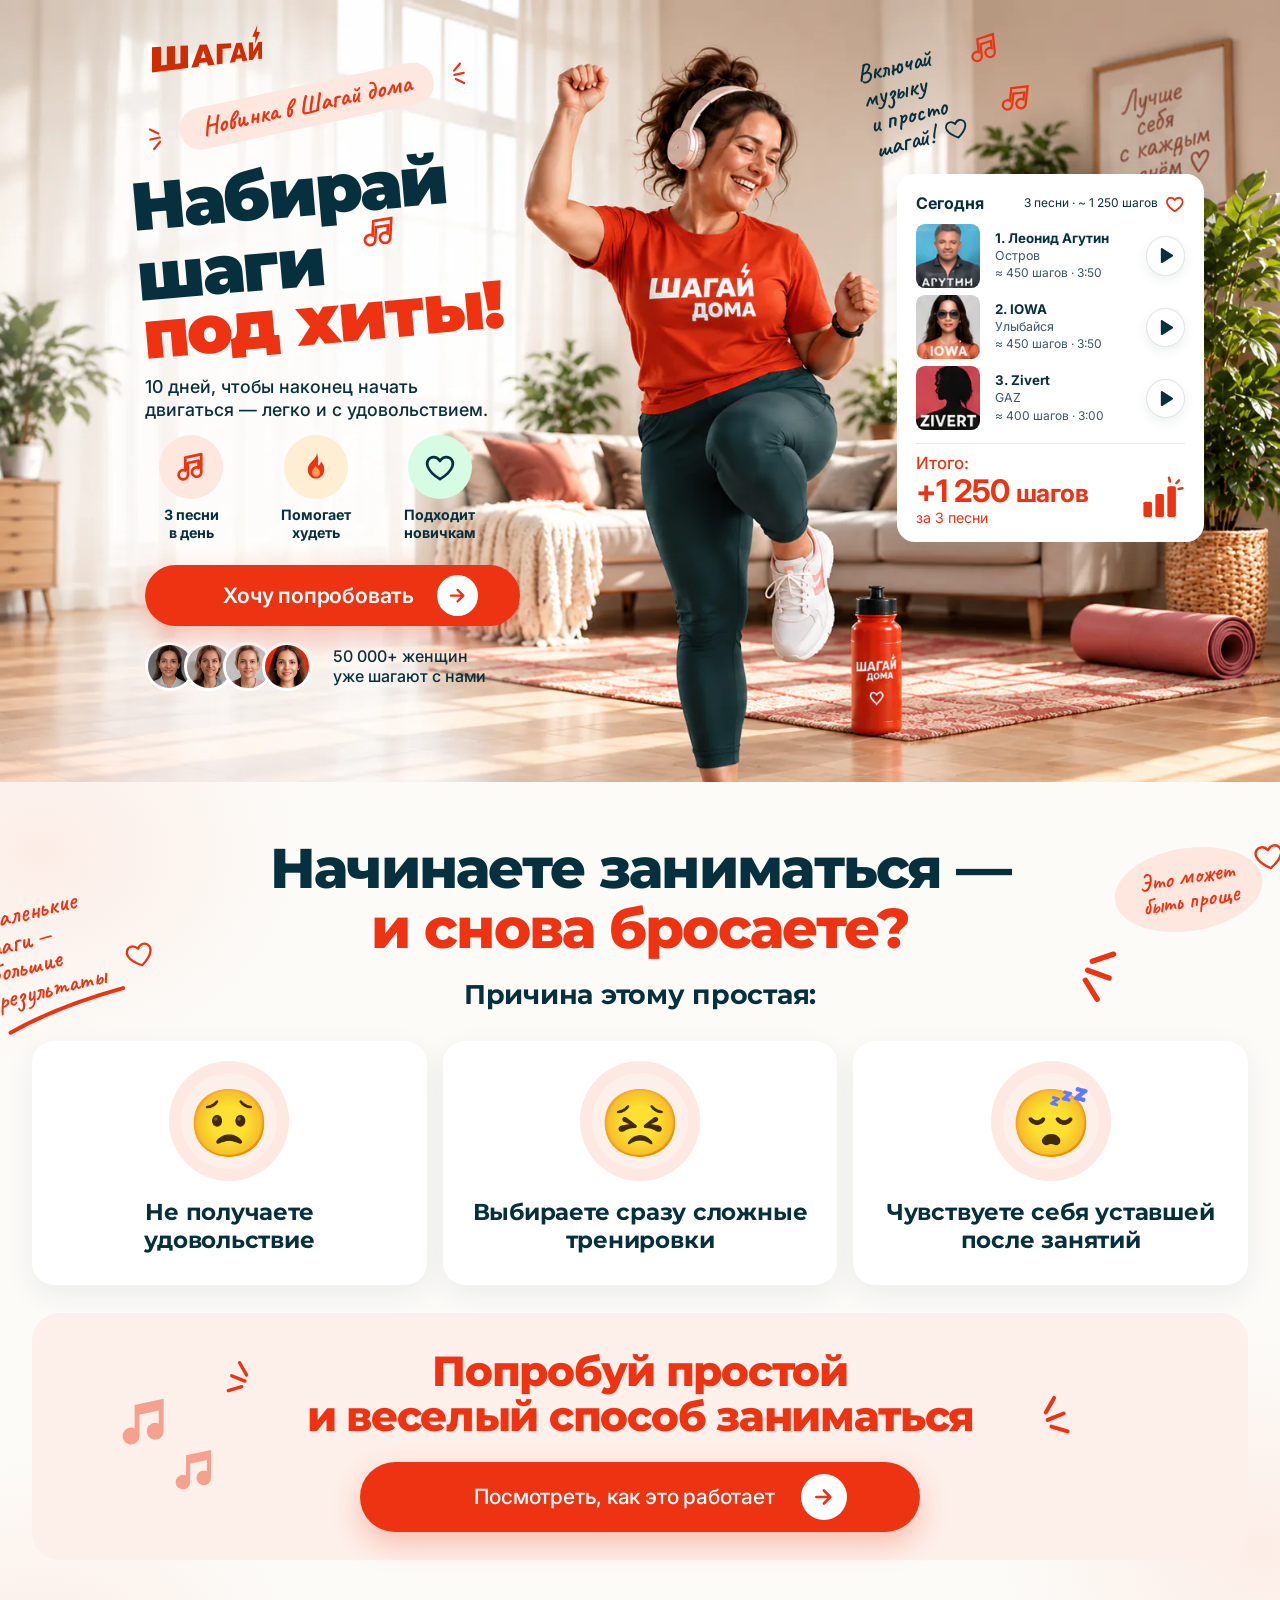
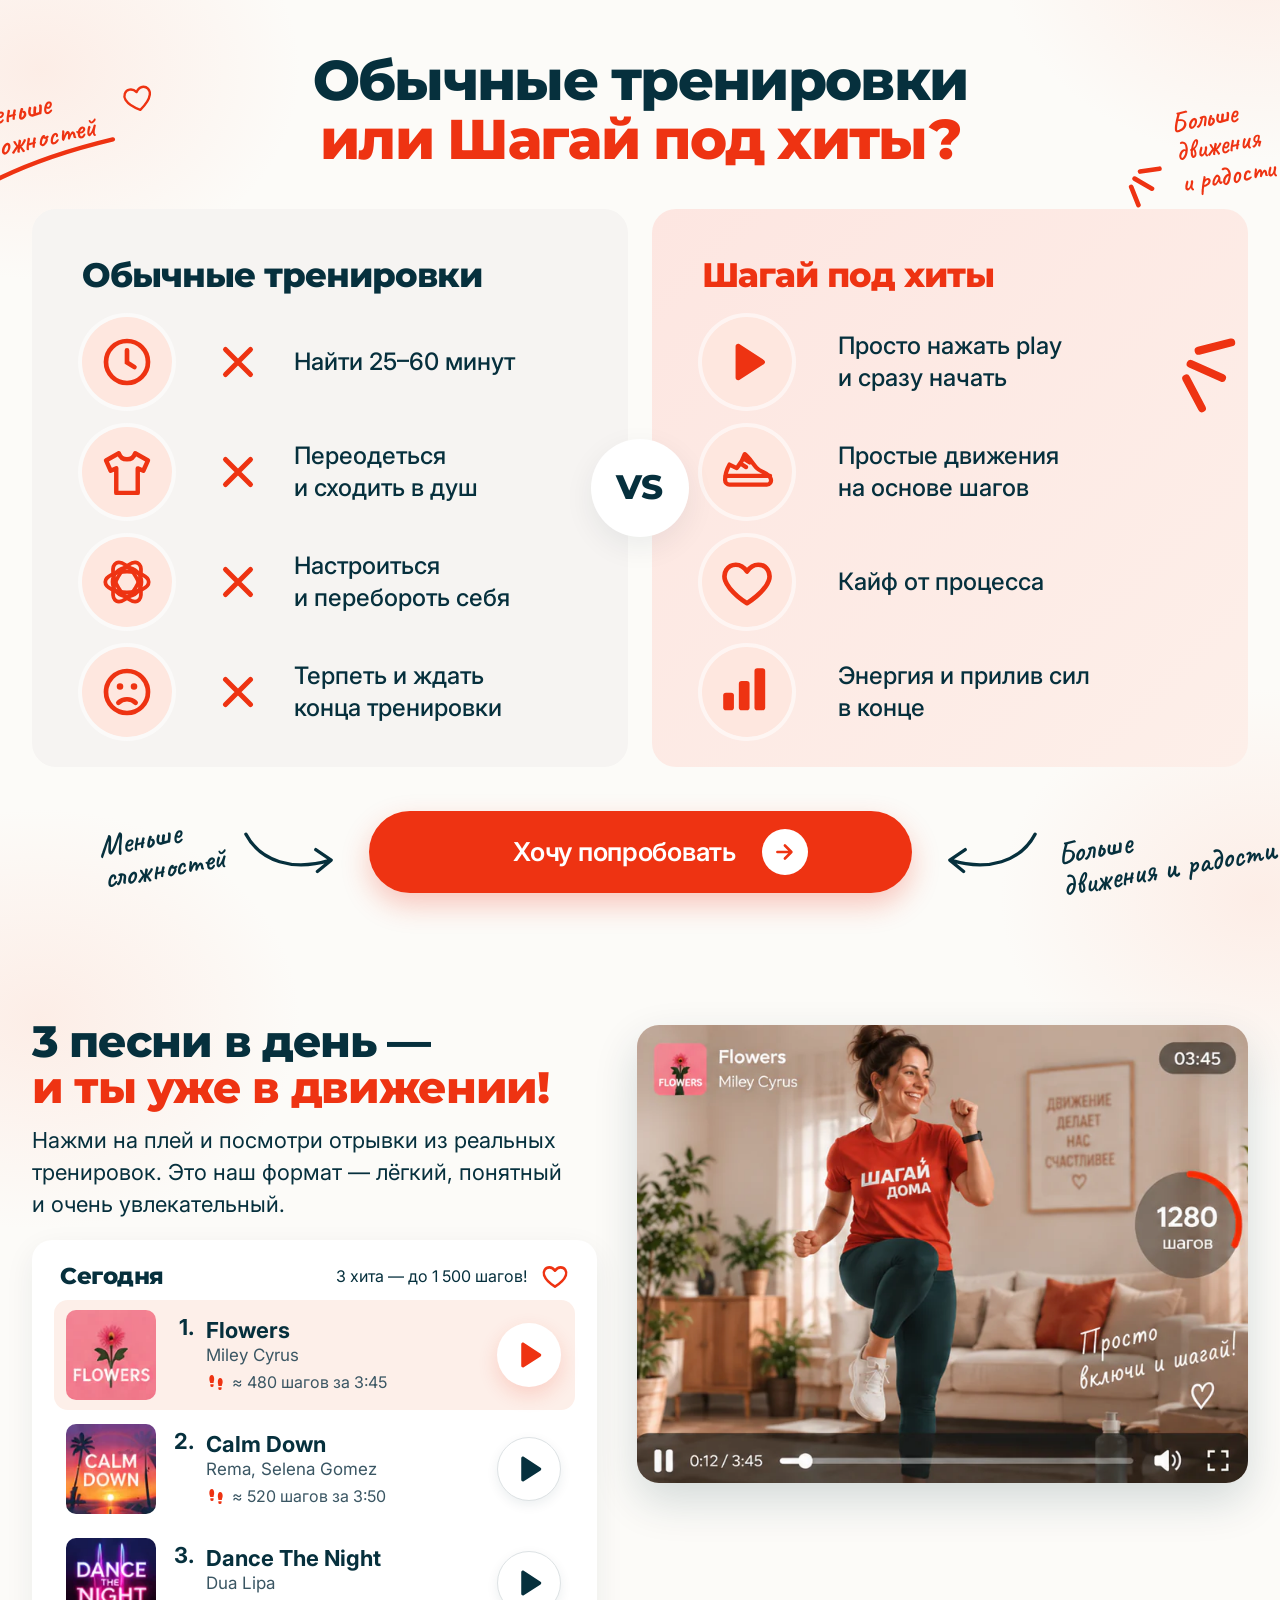
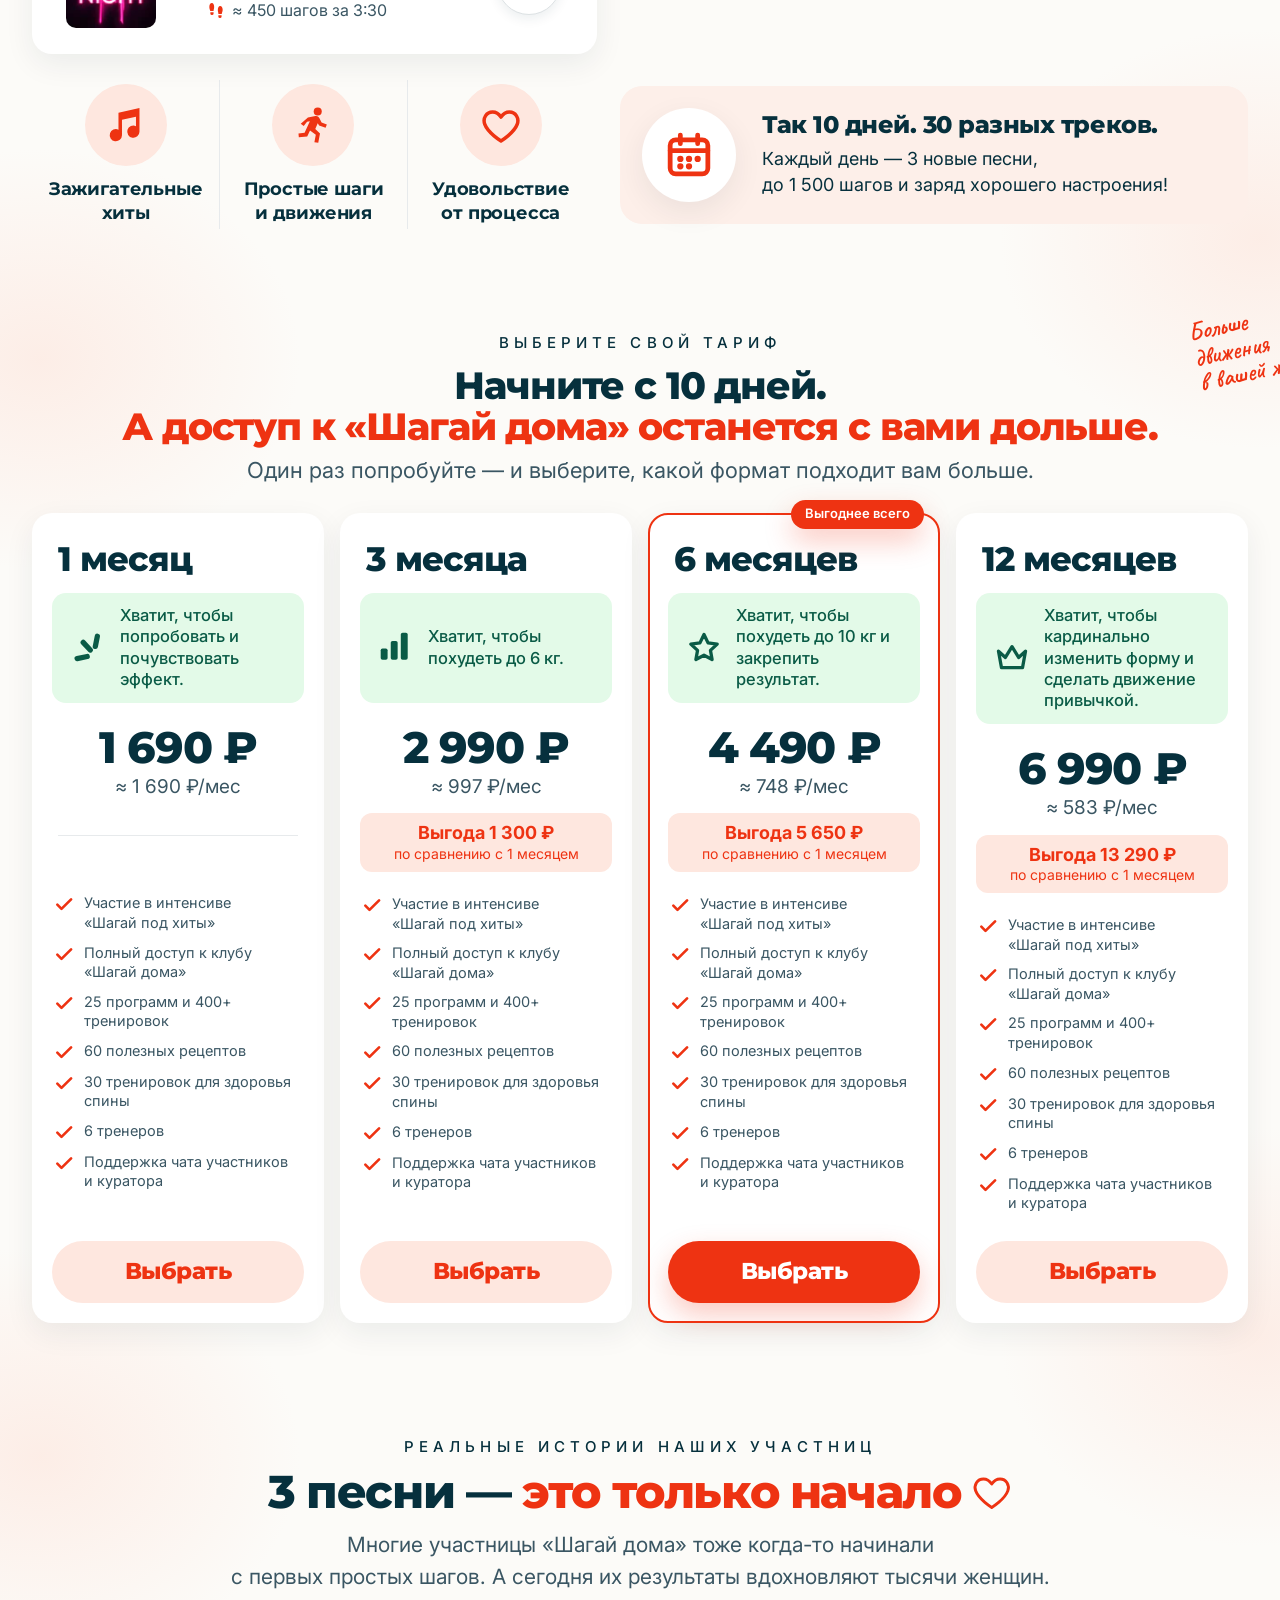
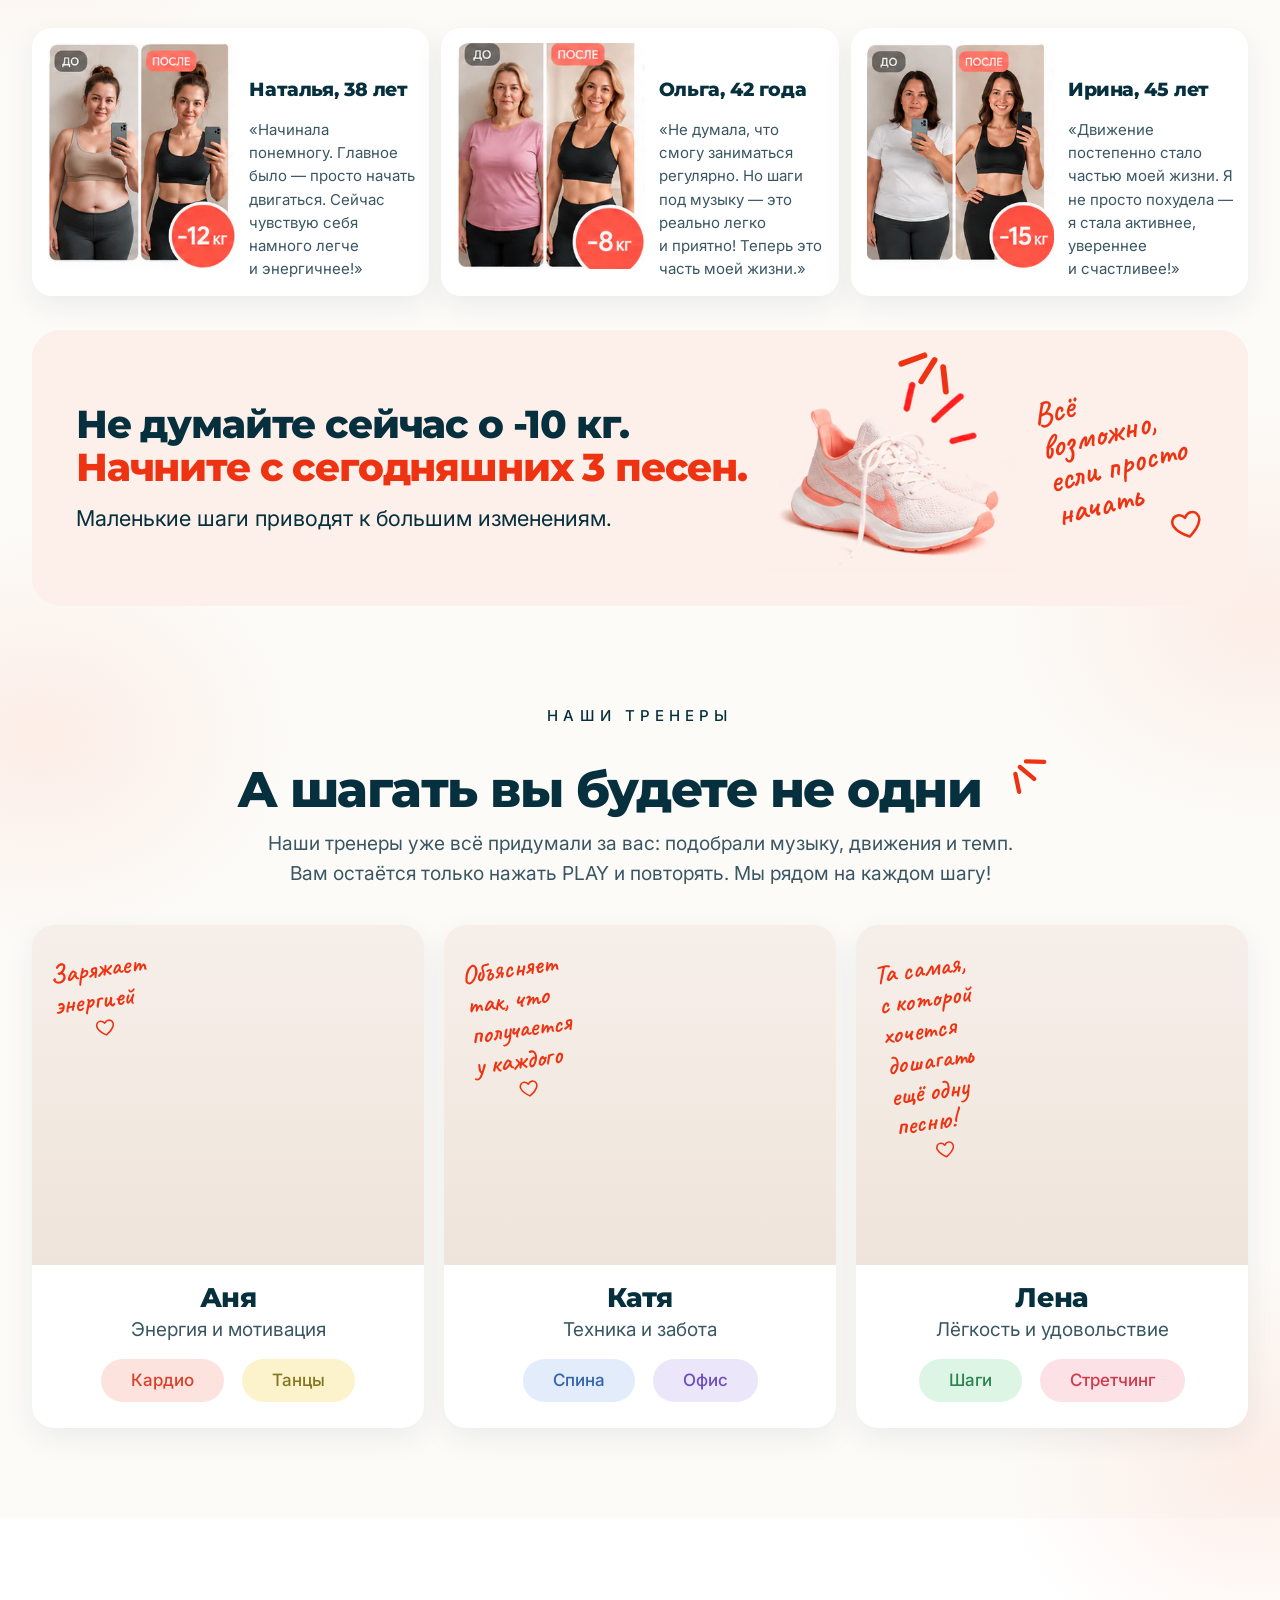
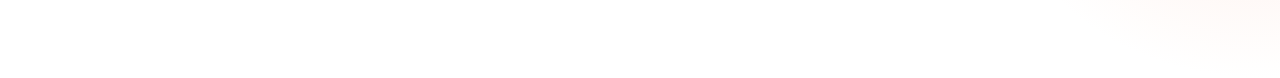
==== commit d9135818: "Первый экран без наложений на фигуру на 320–1920; тренеры без фото, подписи в вёрстке Co-Authored-By" ====
--- a/index.html
+++ b/index.html
@@ -400,7 +400,9 @@
 
     <ul class="hits-trainers__list hits-wide">
       <li class="hits-trainer">
-        <img class="hits-trainer__photo" src="assets/trainers/anya.webp" width="458" height="397" loading="lazy" alt="Тренер Аня, надпись на фото: «Заряжает энергией»">
+        <div class="hits-trainer__photo" data-photo="">
+          <p class="hits-hand hits-trainer__hand">Заряжает<br>энергией<svg class="hits-i hits-i--outline hits-hand__heart" aria-hidden="true"><use href="#i-heart"/></svg></p>
+        </div>
         <div class="hits-trainer__body">
           <h3 class="hits-trainer__name">Аня</h3>
           <p class="hits-trainer__role">Энергия и мотивация</p>
@@ -408,7 +410,9 @@
         </div>
       </li>
       <li class="hits-trainer">
-        <img class="hits-trainer__photo" src="assets/trainers/katya.webp" width="452" height="394" loading="lazy" alt="Тренер Катя, надпись на фото: «Объясняет так, что получается у каждого»">
+        <div class="hits-trainer__photo" data-photo="">
+          <p class="hits-hand hits-trainer__hand">Объясняет<br>так, что<br>получается<br>у&nbsp;каждого<svg class="hits-i hits-i--outline hits-hand__heart" aria-hidden="true"><use href="#i-heart"/></svg></p>
+        </div>
         <div class="hits-trainer__body">
           <h3 class="hits-trainer__name">Катя</h3>
           <p class="hits-trainer__role">Техника и забота</p>
@@ -416,7 +420,9 @@
         </div>
       </li>
       <li class="hits-trainer">
-        <img class="hits-trainer__photo" src="assets/trainers/lena.webp" width="454" height="396" loading="lazy" alt="Тренер Лена, надпись на фото: «Та самая, с которой хочется дошагать ещё одну песню!»">
+        <div class="hits-trainer__photo" data-photo="">
+          <p class="hits-hand hits-trainer__hand">Та самая,<br>с&nbsp;которой<br>хочется<br>дошагать<br>ещё одну<br>песню!<svg class="hits-i hits-i--outline hits-hand__heart" aria-hidden="true"><use href="#i-heart"/></svg></p>
+        </div>
         <div class="hits-trainer__body">
           <h3 class="hits-trainer__name">Лена</h3>
           <p class="hits-trainer__role">Лёгкость и удовольствие</p>
--- a/styles.css
+++ b/styles.css
@@ -213,47 +213,54 @@
 
 /* =========================================================
    1. HERO
+   Все метрики — calc(N * var(--u)), N = значение на 1440.
+   --u = 1px, при ≥1200 — доля сцены 1440 (медиазапросы в конце файла).
    ========================================================= */
-.hits-hero { position: relative; isolation: isolate; min-height: 880px; padding: 28px 0 44px; overflow: hidden; }
+.hits-hero { --u: 1px; position: relative; isolation: isolate; container-type: inline-size; overflow: hidden; }
 .hits-hero__bg { position: absolute; inset: 0; z-index: -1; display: block; }
 .hits-hero__bg-img { width: 100%; height: 100%; object-fit: cover; object-position: 55% 0; }
 
 .hits-hero__inner {
   display: grid;
-  grid-template-columns: minmax(0, 1fr) 346px;
+  grid-template-columns: minmax(0, 1fr) calc(346 * var(--u));
   grid-template-areas: "main side" "act side";
-  column-gap: 40px;
+  column-gap: calc(40 * var(--u));
   align-items: start;
-}
-.hits-hero__main { grid-area: main; padding-left: 28px; }
-.hits-hero__side { grid-area: side; position: relative; margin-top: 168px; }
-.hits-hero__act { grid-area: act; padding-left: 28px; margin-top: 26px; }
-
-.hits-logo { display: inline-block; margin-left: 8px; border-radius: 6px; }
-.hits-logo .logo__svg { display: block; width: 124px; height: auto; }
-
-.hits-hero__badge { position: relative; display: flex; width: max-content; margin: 34px 0 0 40px; transform: rotate(-12deg); transform-origin: left center; }
+  align-content: start;
+  width: min(calc(1170 * var(--u)), calc(100% - var(--gutter) * 2));
+  min-height: calc(880 * var(--u));
+  padding: calc(28 * var(--u)) 0 calc(44 * var(--u));
+}
+.hits-hero__main { grid-area: main; padding-left: calc(28 * var(--u)); }
+/* колонка плейлиста правее футболки и кулака: на широких экранах фото растёт быстрее контейнера */
+.hits-hero__side { grid-area: side; position: relative; left: max(calc(50 * var(--u)), calc(18.98cqw - 223px)); margin-top: calc(168 * var(--u)); }
+.hits-hero__act { grid-area: act; padding-left: calc(28 * var(--u)); margin-top: calc(26 * var(--u)); }
+
+.hits-logo { display: inline-block; margin-left: calc(8 * var(--u)); border-radius: 6px; }
+.hits-logo .logo__svg { display: block; width: calc(124 * var(--u)); height: auto; }
+
+.hits-hero__badge { position: relative; display: flex; width: max-content; margin: calc(34 * var(--u)) 0 0 calc(40 * var(--u)); transform: rotate(-12deg); transform-origin: left center; }
 .hits-hero__badge-text {
   display: inline-block;
-  padding: 8px 26px 10px;
+  padding: calc(8 * var(--u)) calc(26 * var(--u)) calc(10 * var(--u));
   border-radius: 999px;
   background-color: var(--pink-100);
   font-family: var(--f-hand);
   font-weight: 700;
-  font-size: 29px;
+  font-size: calc(29 * var(--u));
   line-height: 1;
   color: var(--red);
   white-space: nowrap;
 }
-.hits-hero__badge-rays { position: absolute; top: 50%; width: 30px; height: 36px; color: var(--red); }
-.hits-hero__badge-rays--l { left: -36px; transform: translateY(-50%); }
-.hits-hero__badge-rays--r { right: -36px; transform: translateY(-50%) scaleX(-1); }
+.hits-hero__badge-rays { position: absolute; top: 50%; width: calc(30 * var(--u)); height: calc(36 * var(--u)); color: var(--red); }
+.hits-hero__badge-rays--l { left: calc(-36 * var(--u)); transform: translateY(-50%); }
+.hits-hero__badge-rays--r { right: calc(-36 * var(--u)); transform: translateY(-50%) scaleX(-1); }
 
 .hits-hero__title {
-  margin-top: 26px;
+  margin-top: calc(26 * var(--u));
   font-family: var(--f-head);
   font-weight: 900;
-  font-size: 76px;
+  font-size: calc(76 * var(--u));
   line-height: .86;
   letter-spacing: -.035em;
   color: var(--ink);
@@ -261,33 +268,54 @@
   transform-origin: left bottom;
 }
 .hits-hero__line { display: block; }
-.hits-hero__title-note { width: 40px; height: 40px; margin-left: 44px; vertical-align: .45em; color: var(--red); fill: none; stroke: currentColor; stroke-width: 1.8; transform: rotate(8deg); }
-
-.hits-hero__sub { max-width: 392px; margin-top: 12px; font-weight: 500; font-size: 20px; line-height: 1.3; color: var(--ink); }
-
-.hits-hero__features { display: grid; grid-template-columns: repeat(3, 140px); margin: 16px 0 0 -18px; }
-.hits-hero__feature { display: flex; flex-direction: column; align-items: center; gap: 8px; text-align: center; }
-.hits-hero__feature-ico { display: grid; place-items: center; width: 72px; height: 72px; border-radius: 50%; }
-.hits-hero__feature-ico .hits-i { width: 36px; height: 36px; }
+.hits-hero__title-note { width: calc(40 * var(--u)); height: calc(40 * var(--u)); margin-left: calc(44 * var(--u)); vertical-align: .45em; color: var(--red); fill: none; stroke: currentColor; stroke-width: 1.8; transform: rotate(8deg); }
+
+.hits-hero__sub { max-width: calc(392 * var(--u)); margin-top: calc(12 * var(--u)); font-weight: 500; font-size: calc(20 * var(--u)); line-height: 1.3; color: var(--ink); }
+
+.hits-hero__features { display: grid; grid-template-columns: repeat(3, calc(140 * var(--u))); margin: calc(16 * var(--u)) 0 0 calc(-18 * var(--u)); }
+.hits-hero__feature { display: flex; flex-direction: column; align-items: center; gap: calc(8 * var(--u)); text-align: center; }
+.hits-hero__feature-ico { display: grid; place-items: center; width: calc(72 * var(--u)); height: calc(72 * var(--u)); border-radius: 50%; }
+.hits-hero__feature-ico .hits-i { width: calc(36 * var(--u)); height: calc(36 * var(--u)); }
 .hits-hero__feature-ico--pink { background-color: var(--pink-100); color: var(--red); }
 .hits-hero__feature-ico--cream { background-color: var(--cream); color: var(--red); }
 .hits-hero__feature-ico--mint { background-color: var(--mint); color: var(--ink); }
-.hits-hero__feature-text { font-weight: 700; font-size: 16px; line-height: 1.25; color: var(--ink); }
-
-.hits-hero__cta { width: 422px; max-width: 100%; }
-.hits-hero__proof { display: flex; align-items: center; gap: 24px; margin-top: 18px; }
+.hits-hero__feature-text { font-weight: 700; font-size: calc(16 * var(--u)); line-height: 1.25; color: var(--ink); }
+
+.hits-hero__cta { width: calc(422 * var(--u)); max-width: 100%; gap: calc(26 * var(--u)); min-height: calc(68 * var(--u)); padding: calc(11 * var(--u)) calc(11 * var(--u)) calc(11 * var(--u)) calc(52 * var(--u)); font-size: calc(24 * var(--u)); }
+.hits-hero__cta :where(.hits-btn__arrow) { width: calc(46 * var(--u)); height: calc(46 * var(--u)); }
+.hits-hero__cta .hits-btn__arrow :where(.hits-i) { width: calc(24 * var(--u)); height: calc(24 * var(--u)); }
+.hits-hero__proof { display: flex; align-items: center; gap: calc(24 * var(--u)); margin-top: calc(18 * var(--u)); }
 .hits-hero__avatars { display: flex; flex-shrink: 0; }
-.hits-hero__avatars img { width: 56px; height: 56px; aspect-ratio: 1; object-fit: cover; border: 3px solid var(--white); border-radius: 50%; background-color: var(--pink-100); }
-.hits-hero__avatars img + img { margin-left: -12px; }
-.hits-hero__proof-text { font-weight: 500; font-size: 18px; line-height: 1.3; color: var(--ink); }
-
-.hits-hero__hand { top: -140px; left: -36px; font-size: 29px; line-height: .98; color: var(--ink); transform: rotate(-14deg); }
-.hits-hero__notes { position: absolute; top: -42px; left: -96px; width: 80px; height: 110px; color: var(--red); pointer-events: none; }
-.hits-hero__notes .hits-i { position: absolute; width: 36px; height: 36px; fill: none; stroke: currentColor; stroke-width: 1.7; }
+.hits-hero__avatars img { width: calc(56 * var(--u)); height: calc(56 * var(--u)); aspect-ratio: 1; object-fit: cover; border: 3px solid var(--white); border-radius: 50%; background-color: var(--pink-100); }
+.hits-hero__avatars img + img { margin-left: calc(-12 * var(--u)); }
+.hits-hero__proof-text { font-weight: 500; font-size: calc(18 * var(--u)); line-height: 1.3; color: var(--ink); }
+
+.hits-hero__hand { top: calc(-140 * var(--u)); left: calc(-36 * var(--u)); font-size: calc(29 * var(--u)); line-height: .98; color: var(--ink); transform: rotate(-14deg); }
+/* ноты — правее рукописной надписи, над плейлистом: не на голове и не на плече */
+.hits-hero__notes { position: absolute; top: calc(-160 * var(--u)); left: calc(80 * var(--u)); width: calc(80 * var(--u)); height: calc(110 * var(--u)); color: var(--red); pointer-events: none; }
+.hits-hero__notes .hits-i { position: absolute; width: calc(36 * var(--u)); height: calc(36 * var(--u)); fill: none; stroke: currentColor; stroke-width: 1.7; }
 .hits-hero__notes .hits-i:first-child { top: 0; left: 0; transform: rotate(-6deg); }
-.hits-hero__notes .hits-i:last-child { top: 56px; left: 36px; transform: rotate(6deg); }
-
-.hits-playlist--hero { padding: 22px 22px 18px; }
+.hits-hero__notes .hits-i:last-child { top: calc(56 * var(--u)); left: calc(36 * var(--u)); transform: rotate(6deg); }
+
+/* плейлист в hero: :where() держит специфичность как у общих правил, мобильные переопределения работают */
+.hits-playlist--hero { padding: calc(22 * var(--u)) calc(22 * var(--u)) calc(18 * var(--u)); border-radius: calc(20 * var(--u)); }
+.hits-playlist--hero :where(.hits-playlist__head) { gap: calc(12 * var(--u)); margin-bottom: calc(12 * var(--u)); }
+.hits-playlist--hero :where(.hits-playlist__today) { font-size: calc(18 * var(--u)); }
+.hits-playlist--hero :where(.hits-playlist__meta) { gap: calc(8 * var(--u)); font-size: calc(13.5 * var(--u)); }
+.hits-playlist--hero :where(.hits-playlist__heart) { width: calc(22 * var(--u)); height: calc(22 * var(--u)); }
+.hits-playlist--hero :where(.hits-playlist__list) { gap: calc(8 * var(--u)); }
+.hits-playlist--hero :where(.hits-track) { grid-template-columns: calc(72 * var(--u)) minmax(0, 1fr) auto; gap: calc(16 * var(--u)); }
+.hits-playlist--hero :where(.hits-track__cover) { width: calc(72 * var(--u)); height: calc(72 * var(--u)); border-radius: calc(10 * var(--u)); }
+.hits-playlist--hero :where(.hits-track__title) { font-size: calc(15 * var(--u)); }
+.hits-playlist--hero :where(.hits-track__song) { font-size: calc(14 * var(--u)); }
+.hits-playlist--hero :where(.hits-track__steps) { font-size: calc(13.5 * var(--u)); }
+.hits-playlist--hero :where(.hits-play) { width: calc(44 * var(--u)); height: calc(44 * var(--u)); }
+.hits-playlist--hero .hits-play :where(.hits-i) { width: calc(26 * var(--u)); height: calc(26 * var(--u)); }
+.hits-playlist--hero :where(.hits-playlist__foot) { gap: calc(12 * var(--u)); margin-top: calc(14 * var(--u)); padding-top: calc(12 * var(--u)); }
+.hits-playlist--hero :where(.hits-playlist__sum-label) { font-size: calc(19 * var(--u)); }
+.hits-playlist--hero :where(.hits-playlist__sum-value) { font-size: calc(35 * var(--u)); }
+.hits-playlist--hero :where(.hits-playlist__sum-note) { font-size: calc(16 * var(--u)); }
+.hits-playlist--hero :where(.hits-playlist__sum-ico) { width: calc(50 * var(--u)); height: calc(50 * var(--u)); margin-bottom: calc(6 * var(--u)); }
 
 /* =========================================================
    2. ПРИЧИНА
@@ -568,7 +596,11 @@
 .hits-trainers__sub { margin-top: 12px; font-size: clamp(17px, 1.5vw, 21px); line-height: 1.55; color: var(--ink-2); text-align: center; text-wrap: balance; }
 .hits-trainers__list { --wide-half: 685px; display: grid; grid-template-columns: repeat(3, minmax(0, 1fr)); gap: 20px; margin-top: 36px; }
 .hits-trainer { overflow: hidden; border-radius: 22px; background-color: var(--white); box-shadow: var(--shadow); }
-.hits-trainer__photo { width: 100%; aspect-ratio: 1.16; object-fit: cover; background-color: var(--pink-50); }
+/* фотозона: мягкий фон, пока нет фото; подпись — HTML поверх, в долях ширины фотозоны */
+.hits-trainer__photo { position: relative; container-type: inline-size; aspect-ratio: 458 / 397; background: linear-gradient(180deg, #f6efe9, #efe4db); }
+.hits-trainer__photo > img { position: absolute; inset: 0; width: 100%; height: 100%; max-width: none; object-fit: cover; }
+.hits-trainer__hand { top: 9cqw; left: 4cqw; z-index: 1; font-size: 6.8cqw; line-height: 1.15; text-align: left; transform: rotate(-8deg); transform-origin: 0 0; }
+.hits-trainer__hand .hits-hand__heart { display: block; width: .78em; height: .78em; margin: .12em auto 0; stroke-width: 1.8; }
 .hits-trainer__body { padding: 18px 20px 26px; text-align: center; }
 .hits-trainer__name { font-family: var(--f-head); font-weight: 800; font-size: 27px; line-height: 1.2; letter-spacing: -.02em; color: var(--ink); }
 .hits-trainer__role { margin-top: 2px; font-size: 19px; line-height: 1.4; color: var(--ink-2); }
@@ -585,6 +617,20 @@
    МЕДИАЗАПРОСЫ (всегда в конце файла)
    ========================================================= */
 
+/* ---- ≥1200: hero — пропорциональная сцена 1440 (при ≥1440 --u = 1px) ---- */
+@media (min-width: 1200px) {
+  .hits-hero { --u: min(1px, 100vw / 1440); }
+  @supports (width: 1cqw) {
+    .hits-hero { --u: min(1px, 100cqw / 1440); }
+  }
+}
+
+/* ---- ≥1440: фото растёт с шириной — левая колонка не заходит на поднятую руку ---- */
+@media (min-width: 1440px) {
+  .hits-hero__main,
+  .hits-hero__act { position: relative; left: min(0px, calc(148px - 9.016cqw)); }
+}
+
 /* ---- 1024–1279: рукописные надписи внутрь контейнера ---- */
 @media (max-width: 1279px) {
   .hits-problem__hand-l { left: 0; font-size: 22px; }
@@ -599,8 +645,29 @@
 
 /* ---- 1024–1199: та же сетка, всё компактнее ---- */
 @media (max-width: 1199px) {
-  .hits-hero__title { font-size: 68px; }
-  .hits-hero__side { margin-top: 150px; }
+  /* hero 768–1199: полоса фото на всю ширину без боковой обрезки; колонка текста левее поднятой руки;
+     надпись и ноты правее футболки; плейлист, кнопка и «50 000+» — под полосой */
+  .hits-hero__bg { bottom: auto; }
+  .hits-hero__bg-img { height: auto; aspect-ratio: 1586 / 992; object-position: 50% 0; -webkit-mask-image: linear-gradient(#000 82%, transparent); mask-image: linear-gradient(#000 82%, transparent); }
+  .hits-hero__inner { position: static; grid-template-columns: minmax(0, 1fr); grid-template-areas: "main" "side" "act"; min-height: 0; padding: 24px 0 48px; }
+  .hits-hero__main { max-width: calc(40.98cqw - 56px); min-height: calc(62.55cqw - 24px); padding-left: 0; }
+  .hits-hero__side { position: static; max-width: 560px; margin-top: 20px; }
+  .hits-hero__act { max-width: 560px; padding-left: 0; margin-top: 24px; }
+  .hits-hero__cta { width: 100%; }
+  .hits-logo,
+  .hits-hero__badge { --u: clamp(.64px, calc(100cqw / 1199), 1px); }
+  .hits-hero__title { font-size: clamp(40px, 6.25vw, 76px); }
+  .hits-hero__title-note { width: .53em; height: .53em; margin-left: .58em; }
+  .hits-hero__sub { max-width: none; font-size: clamp(15px, 1.7cqw, 20px); }
+  .hits-hero__features { grid-template-columns: minmax(0, 1fr); gap: 10px; margin: 16px 0 0; }
+  .hits-hero__feature { flex-direction: row; gap: 14px; text-align: left; }
+  .hits-hero__feature-ico { width: clamp(46px, 5cqw, 60px); height: clamp(46px, 5cqw, 60px); }
+  .hits-hero__feature-ico .hits-i { width: 50%; height: 50%; }
+  .hits-hero__feature-text { font-size: clamp(14.5px, 1.45cqw, 17px); line-height: 1.2; }
+  .hits-hero__hand { top: calc(3.13cqw + .95em); left: calc(68.98cqw + 26px); font-size: clamp(21px, 2.5vw, 30px); transform-origin: 0 0; }
+  .hits-hero__notes { top: calc(3.13cqw + 5.11 * clamp(21px, 2.5vw, 30px) + 4px); left: calc(68.98cqw + 16px + 1.2em); width: 2em; height: 2.3em; font-size: clamp(22px, 2.5vw, 30px); }
+  .hits-hero__notes .hits-i { width: 1em; height: 1em; }
+  .hits-hero__notes .hits-i:last-child { top: 1.3em; left: .9em; }
 
   .hits-compare__col { min-height: 0; padding: 36px 24px 28px 28px; }
   .hits-compare__title { font-size: 26px; }
@@ -655,19 +722,6 @@
 @media (max-width: 1023px) {
   .hits-section { padding: 56px 0; }
 
-  /* hero: композиция как на мобилке, но шире */
-  .hits-hero { min-height: 0; padding: 26px 0 48px; }
-  .hits-hero__bg { bottom: auto; height: 800px; }
-  .hits-hero__bg-img { object-position: 0 0; -webkit-mask-image: linear-gradient(#000 72%, transparent 100%); mask-image: linear-gradient(#000 72%, transparent 100%); }
-  .hits-hero__inner { grid-template-columns: minmax(0, 1fr); grid-template-areas: "main" "side" "act"; }
-  .hits-hero__main { max-width: 520px; padding-left: 0; }
-  .hits-hero__side { position: static; max-width: 560px; margin-top: 30px; }
-  .hits-hero__act { padding-left: 0; margin-top: 24px; }
-  .hits-hero__title { font-size: 64px; }
-  .hits-hero__features { margin-left: -24px; }
-  .hits-hero__hand { top: 170px; right: auto; left: 400px; font-size: 25px; }
-  .hits-hero__notes { top: 300px; right: auto; left: 480px; }
-
   /* причина: 3 колонки компактно */
   .hits-problem__hand-l,
   .hits-problem__strokes-r { display: none; }
@@ -731,6 +785,8 @@
 
 /* ---- < 900: колонки сравнения стопкой (планшет и мобилка) ---- */
 @media (max-width: 899px) {
+  .hits-hero__inner { width: calc(100% - 48px); }
+  .hits-hero__main { max-width: calc(40.98cqw - 48px); }
   .hits-compare__cols { grid-template-columns: minmax(0, 1fr); gap: 0; max-width: 620px; margin-inline: auto; }
   .hits-compare__col--old { padding-bottom: 48px; }
   .hits-compare__col--new { padding-top: 48px; }
@@ -762,12 +818,16 @@
   .hits-btn__arrow .hits-i { width: 19px; height: 19px; }
 
   /* ---------- hero ---------- */
-  .hits-hero { padding: 16px 0 30px; }
-  .hits-hero__bg { bottom: auto; height: auto; }
-  .hits-hero__bg-img { height: auto; aspect-ratio: 941 / 1671; object-position: 50% 0; -webkit-mask-image: linear-gradient(#000 76%, transparent 100%); mask-image: linear-gradient(#000 76%, transparent 100%); }
-  .hits-hero__main { max-width: 212px; padding-left: 4px; }
+  /* фото на 12% крупнее и прижато влево-вверх (женщина уходит вправо, кулак в кадре),
+     опущено под подзаголовок; верх и низ растворяются в фон; плейлист — ниже кадра */
+  .hits-hero__bg { top: calc(242px - 22cqw); bottom: auto; height: auto; }
+  .hits-hero__bg-img { width: 112%; max-width: none; height: 110cqw; aspect-ratio: auto; object-position: 0 0; -webkit-mask-image: linear-gradient(transparent, #000 48px, #000 76%, transparent); mask-image: linear-gradient(transparent, #000 48px, #000 76%, transparent); }
+  .hits-hero__inner { width: calc(100% - var(--gutter) * 2); padding: 16px 0 30px; }
+  .hits-hero__main { max-width: 212px; min-height: calc(204px + 88cqw); padding-left: 4px; }
   .hits-hero__side { max-width: none; margin-top: 22px; }
   .hits-hero__act { margin-top: 16px; }
+  .hits-logo,
+  .hits-hero__badge { --u: 1px; }
   .hits-logo { margin-left: 10px; }
   .hits-logo .logo__svg { width: 76px; }
   .hits-hero__badge { margin: 26px 0 0 22px; transform: rotate(-11deg); }
@@ -775,7 +835,7 @@
   .hits-hero__badge-rays { width: 18px; height: 22px; }
   .hits-hero__badge-rays--l { left: -20px; }
   .hits-hero__badge-rays--r { right: -20px; }
-  .hits-hero__title { margin-top: 18px; font-size: 38px; line-height: .86; transform: rotate(-5deg); }
+  .hits-hero__title { margin-top: 18px; font-size: clamp(32px, 9.2vw, 38px); line-height: .86; transform: rotate(-5deg); }
   .hits-hero__title-note { width: 22px; height: 22px; margin-left: 18px; }
   .hits-hero__sub { max-width: 200px; margin-top: 16px; font-size: 14px; line-height: 1.32; }
   .hits-hero__features { grid-template-columns: minmax(0, 1fr); gap: 8px; margin: 14px 0 0; }
@@ -783,8 +843,8 @@
   .hits-hero__feature-ico { width: 46px; height: 46px; }
   .hits-hero__feature-ico .hits-i { width: 24px; height: 24px; }
   .hits-hero__feature-text { font-size: 14.5px; line-height: 1.2; }
-  .hits-hero__hand { top: 24px; right: 2px; left: auto; font-size: 18px; line-height: 1; transform: rotate(-12deg); }
-  .hits-hero__notes { top: 104px; right: 64px; left: auto; width: 44px; height: 60px; }
+  .hits-hero__hand { top: calc(50px + 18.9cqw); right: 20px; left: auto; font-size: 18px; line-height: 1; transform: rotate(-12deg); transform-origin: 50% 50%; }
+  .hits-hero__notes { top: calc(166px + 18.9cqw); right: auto; left: 59cqw; width: 44px; height: 60px; font-size: 22px; }
   .hits-hero__notes .hits-i { width: 22px; height: 22px; }
   .hits-hero__notes .hits-i:last-child { top: 30px; left: 20px; }
 
@@ -982,8 +1042,8 @@
 /* ---- < 360: узкие телефоны ---- */
 @media (max-width: 359px) {
   .hits-hero__main { max-width: 190px; }
-  .hits-hero__title { font-size: 33px; }
   .hits-hero__hand { font-size: 16px; }
+  .hits-hero__notes { display: none; }
   .hits-hero__proof { gap: 10px; }
   .hits-hero__avatars img { width: 40px; height: 40px; }
   .hits-compare__hand-in,
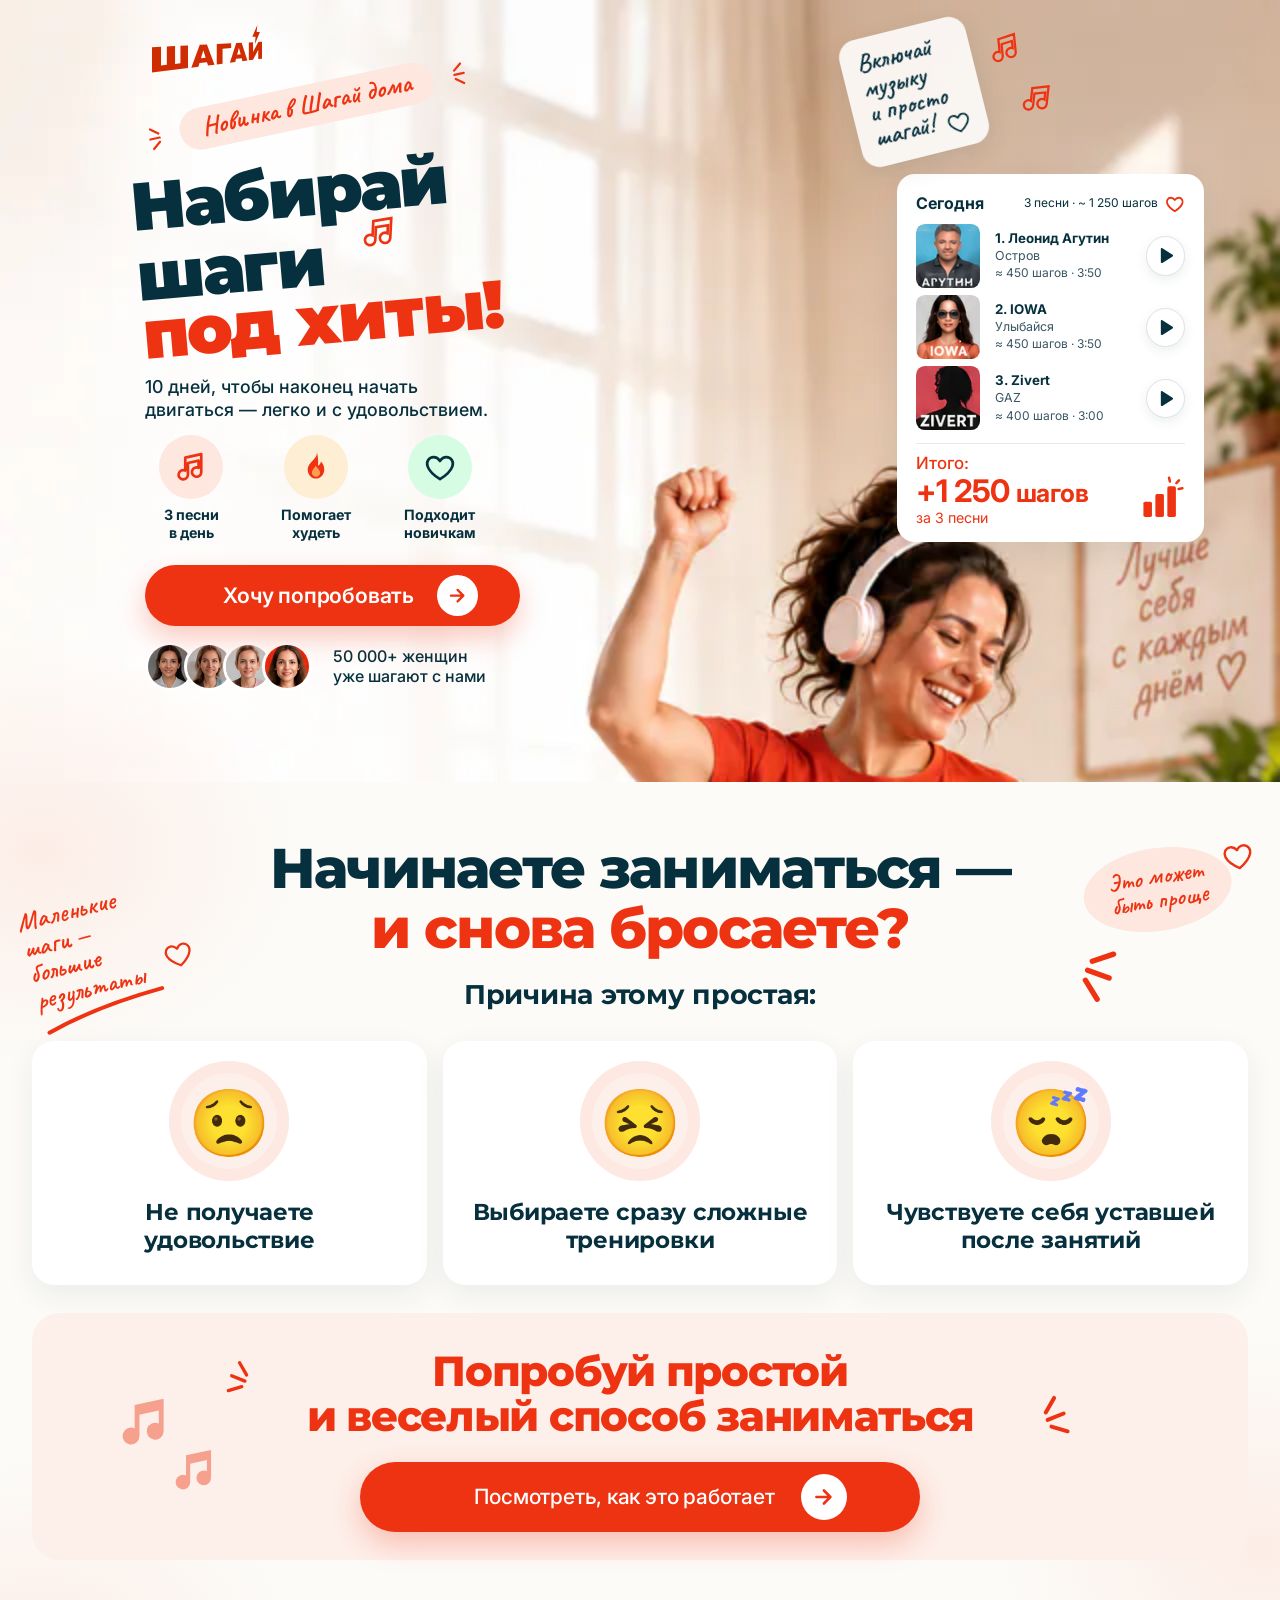
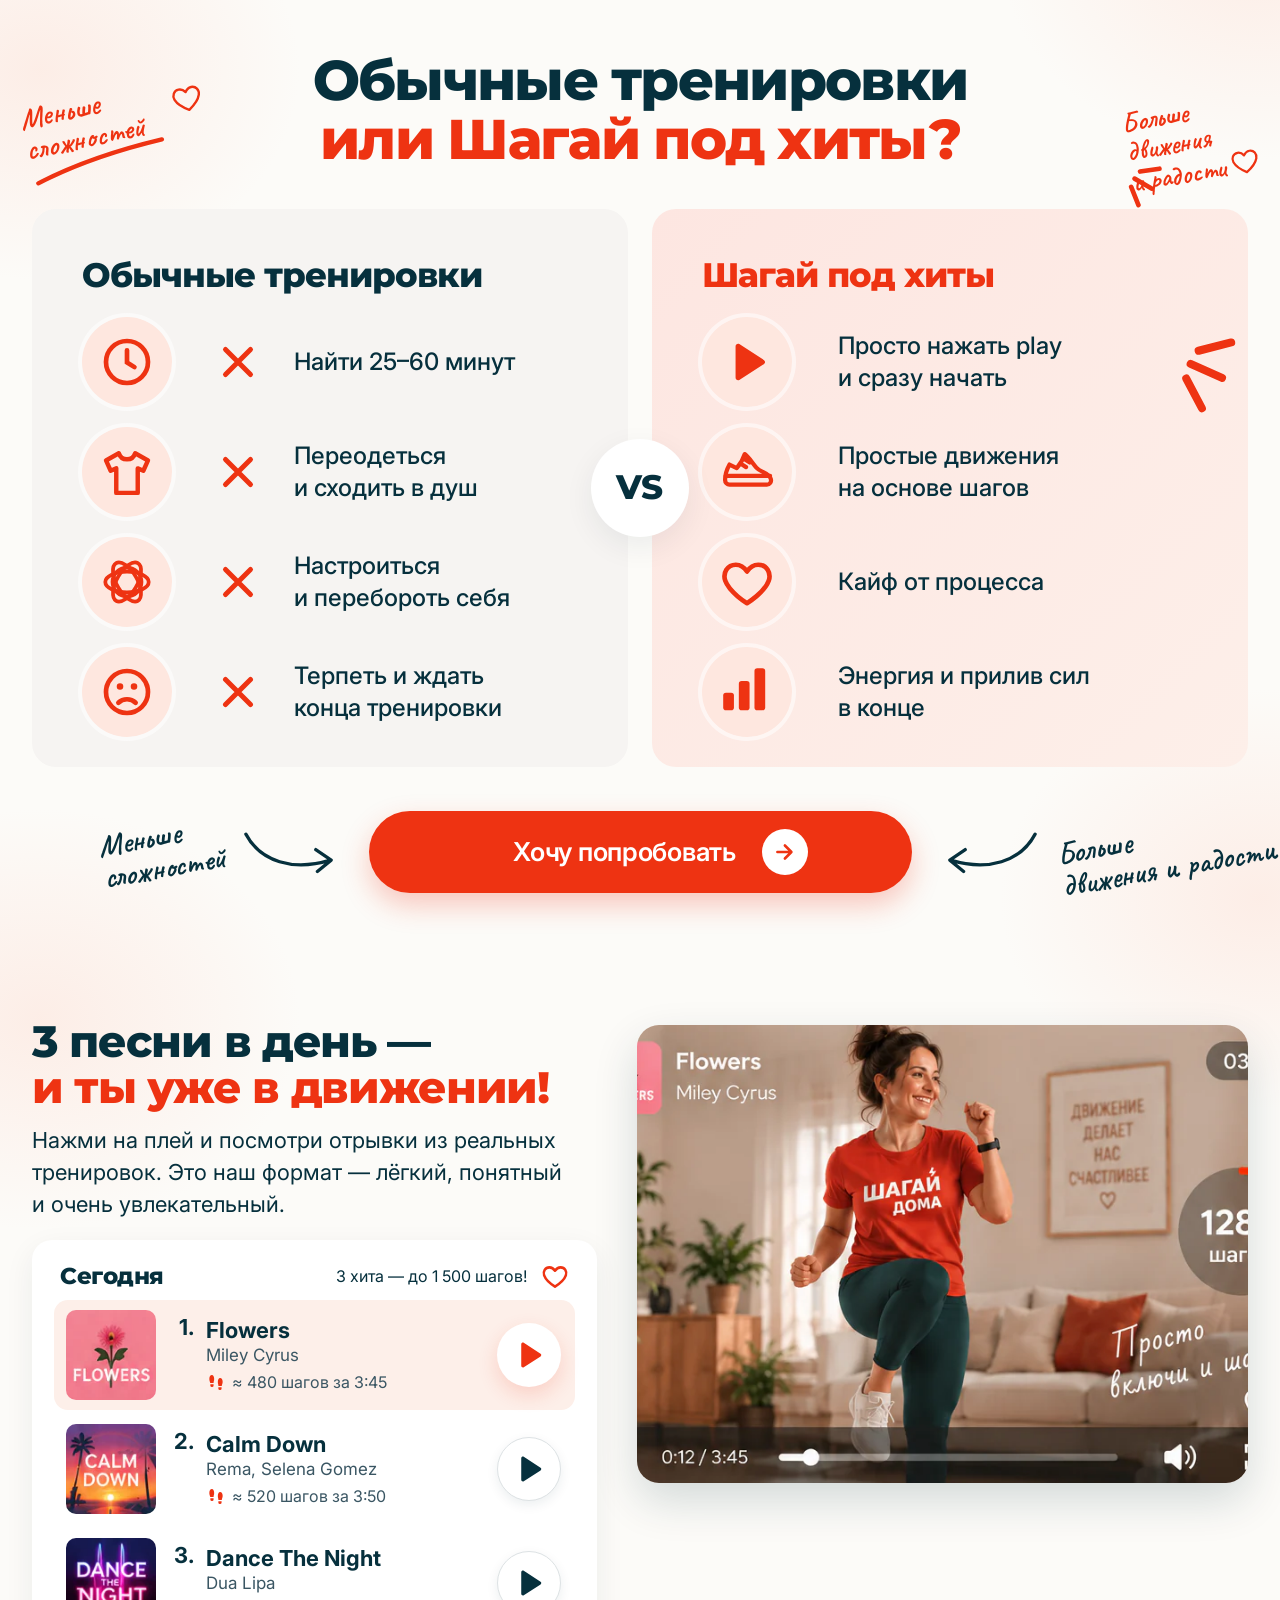
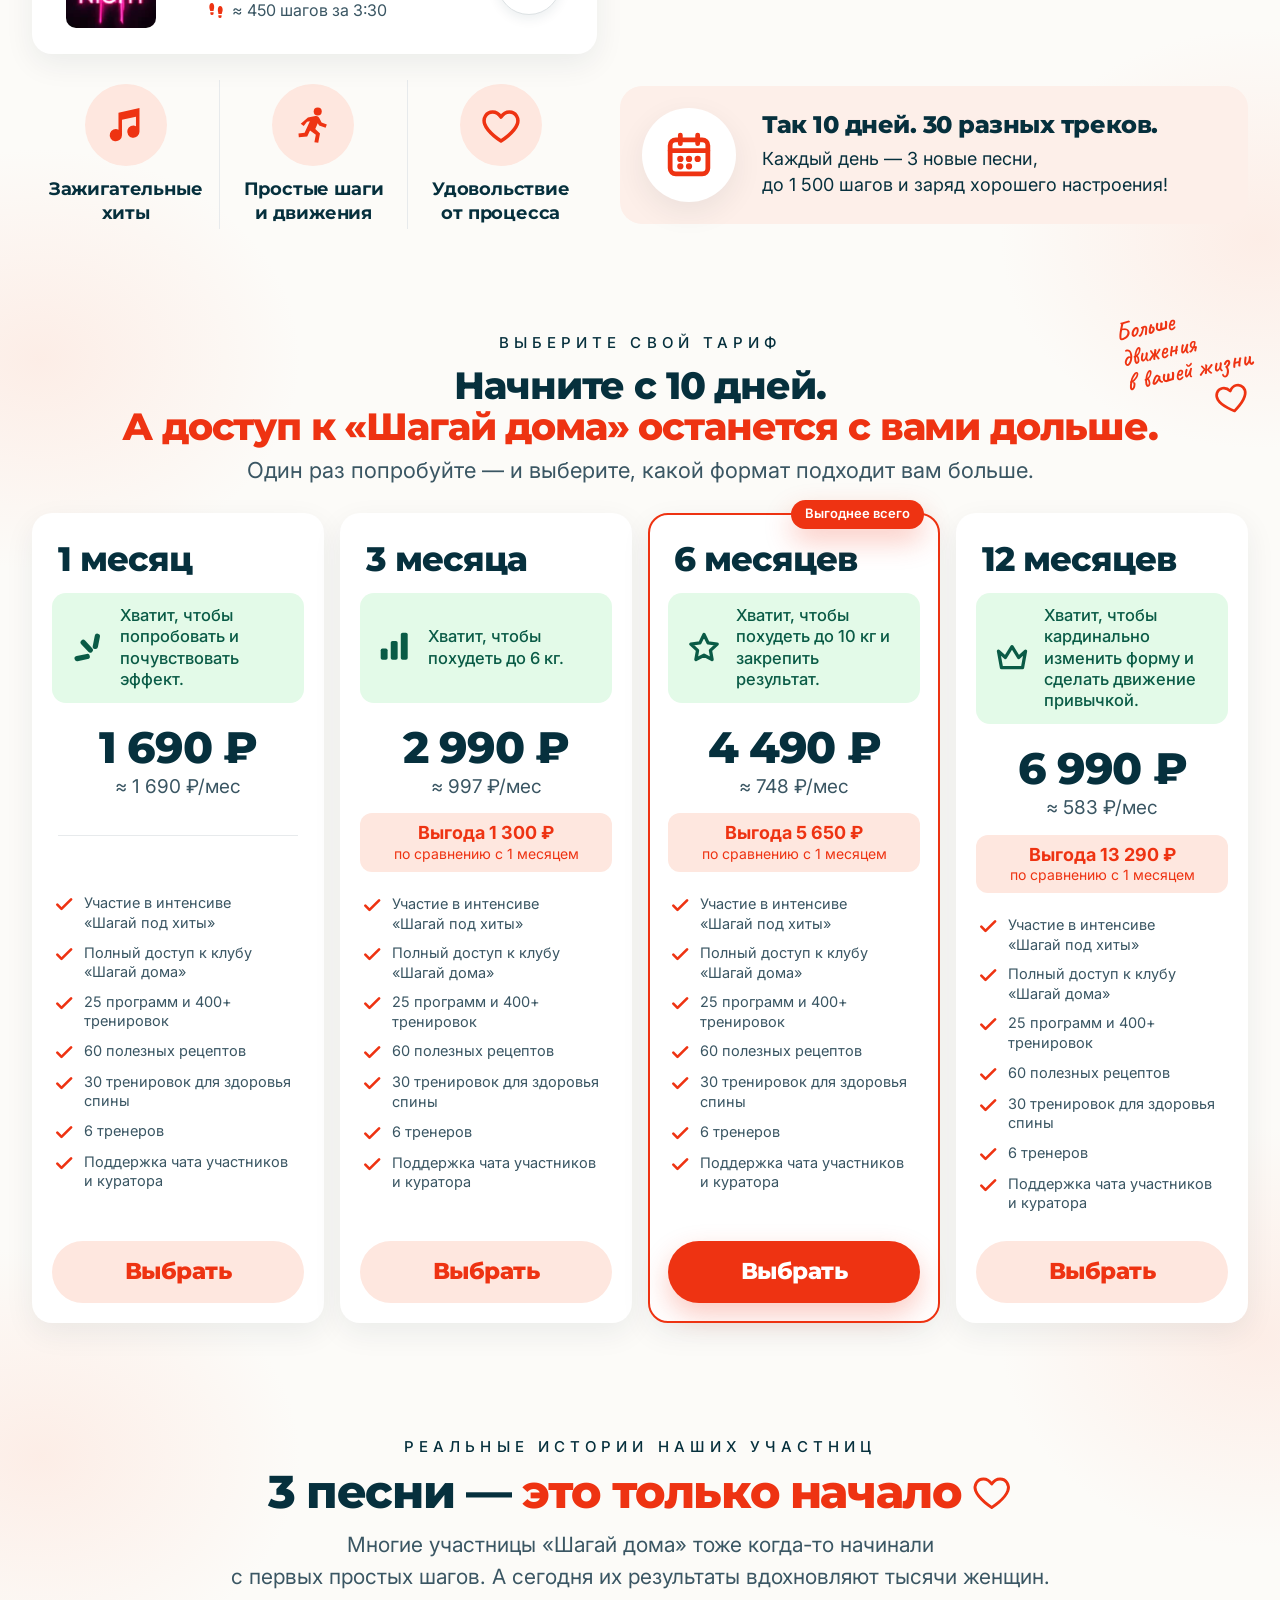
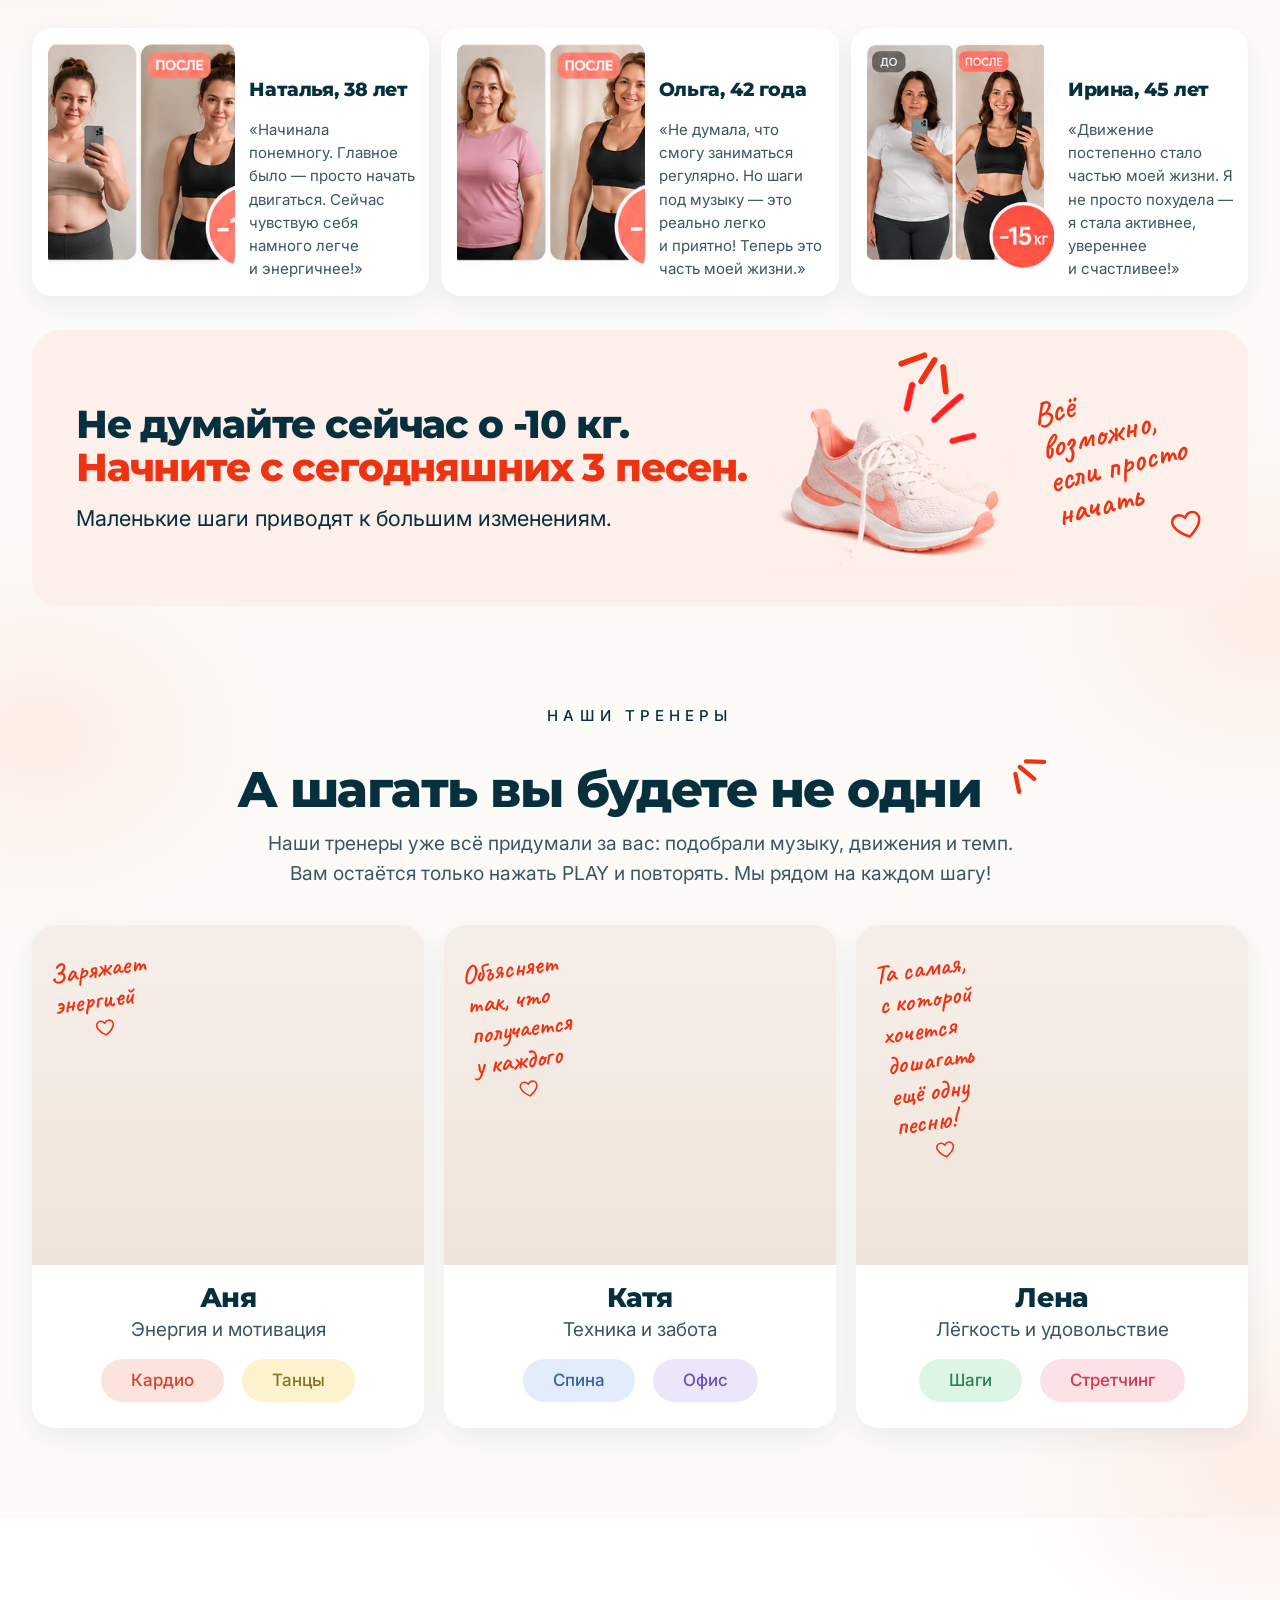
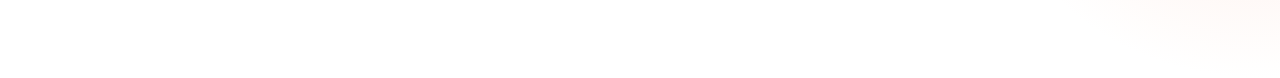
==== commit b847a21a: "Места под ролики, музыку и фото тренеров; скрипт для нескольких блоков; правки адаптива; пакет блоко" ====
--- a/index.html
+++ b/index.html
@@ -19,6 +19,7 @@
   <symbol id="i-fire" viewBox="0 0 24 24"><g transform="translate(0 -1.6)"><path d="M12.6 1.8c.5 3.3-1.2 5-3 6.9C7.8 10.6 5.8 12.6 5.8 15.6 5.8 19.4 8.6 22.3 12 22.3s6.2-2.9 6.2-6.8c0-2.7-1.2-4.6-2.5-6-.3 1.6-1 2.7-2.3 3.2.7-4-.3-8.4-.8-10.9z"/><path d="M12 21c-1.8 0-3.1-1.4-3.1-3.2 0-2.2 1.9-3.2 2.8-5.2.9 1.3 3.4 3 3.4 5.4 0 1.7-1.3 3-3.1 3z" fill="#ff9b52"/></g></symbol>
   <symbol id="i-arrow" viewBox="0 0 24 24"><g transform="translate(-0.6 0)"><path d="M5 12h13.5M12.5 5.5L19 12l-6.5 6.5" fill="none" stroke="currentColor" stroke-width="2.6" stroke-linecap="round" stroke-linejoin="round"/></g></symbol>
   <symbol id="i-play" viewBox="0 0 24 24"><g transform="translate(-0.4 0)"><path d="M7.5 5.2v13.6c0 .8.9 1.3 1.6.9l10.6-6.8c.6-.4.6-1.3 0-1.7L9.1 4.3c-.7-.4-1.6.1-1.6.9z"/></g></symbol>
+  <symbol id="i-pause" viewBox="0 0 24 24"><rect x="6.5" y="5" width="4" height="14" rx="1.3"/><rect x="13.5" y="5" width="4" height="14" rx="1.3"/></symbol>
   <symbol id="i-bars" viewBox="0 0 24 24"><g transform="translate(-1.2 -1.2)"><rect x="3" y="13.5" width="4.6" height="7.5" rx="1.2"/><rect x="9.7" y="8.5" width="4.6" height="12.5" rx="1.2"/><rect x="16.4" y="3" width="4.6" height="18" rx="1.2"/></g></symbol>
   <symbol id="i-bars-rays" viewBox="0 0 26 26"><rect x="2" y="15" width="5" height="9" rx="1"/><rect x="9" y="10.5" width="5" height="13.5" rx="1"/><rect x="16" y="6" width="5" height="18" rx="1"/><path d="M17.5 3.2L17 1M21.3 4.2l1.5-1.6M22.6 7.6l2.2-.4" fill="none" stroke="currentColor" stroke-width="1.5" stroke-linecap="round"/></symbol>
   <symbol id="i-rays" viewBox="0 0 24 24"><g transform="translate(12 12) scale(1.35) translate(-8.88 -9.29)"><path d="M13.5 3.5l-1 5M6.5 6.5l3.5 3.8M3.5 14.5l5-1" fill="none" stroke="currentColor" stroke-width="2.6" stroke-linecap="round"/></g></symbol>
@@ -72,20 +73,23 @@
           <span class="hits-playlist__meta">3&nbsp;песни · ~ 1&nbsp;250&nbsp;шагов <svg class="hits-i hits-i--outline hits-playlist__heart" aria-hidden="true"><use href="#i-heart"/></svg></span>
         </div>
         <ol class="hits-playlist__list">
-          <li class="hits-track">
+          <!-- SLOT audio track 1: .mp3 or .m4a URL into data-audio (empty = button scrolls to #format) -->
+          <li class="hits-track" data-audio="">
             <img class="hits-track__cover" src="assets/covers/agutin.webp" width="74" height="74" alt="Обложка: Леонид Агутин&nbsp;— «Остров»">
             <span class="hits-track__info"><b class="hits-track__title">1. Леонид Агутин</b><span class="hits-track__song">Остров</span><span class="hits-track__steps">≈ 450&nbsp;шагов · 3:50</span></span>
-            <a class="hits-play" href="#format" aria-label="Смотреть формат: Леонид Агутин&nbsp;— Остров"><svg class="hits-i" aria-hidden="true"><use href="#i-play"/></svg></a>
+            <a class="hits-play" href="#format" aria-label="Смотреть формат: Леонид Агутин&nbsp;— Остров" data-label-play="Слушать: Леонид Агутин&nbsp;— Остров" data-label-pause="Пауза: Леонид Агутин&nbsp;— Остров"><svg class="hits-i" aria-hidden="true"><use href="#i-play"/></svg></a>
           </li>
-          <li class="hits-track">
+          <!-- SLOT audio track 2: .mp3 or .m4a URL into data-audio (empty = button scrolls to #format) -->
+          <li class="hits-track" data-audio="">
             <img class="hits-track__cover" src="assets/covers/iowa.webp" width="78" height="78" alt="Обложка: IOWA&nbsp;— «Улыбайся»">
             <span class="hits-track__info"><b class="hits-track__title">2. IOWA</b><span class="hits-track__song">Улыбайся</span><span class="hits-track__steps">≈ 450&nbsp;шагов · 3:50</span></span>
-            <a class="hits-play" href="#format" aria-label="Смотреть формат: IOWA&nbsp;— Улыбайся"><svg class="hits-i" aria-hidden="true"><use href="#i-play"/></svg></a>
+            <a class="hits-play" href="#format" aria-label="Смотреть формат: IOWA&nbsp;— Улыбайся" data-label-play="Слушать: IOWA&nbsp;— Улыбайся" data-label-pause="Пауза: IOWA&nbsp;— Улыбайся"><svg class="hits-i" aria-hidden="true"><use href="#i-play"/></svg></a>
           </li>
-          <li class="hits-track">
+          <!-- SLOT audio track 3: .mp3 or .m4a URL into data-audio (empty = button scrolls to #format) -->
+          <li class="hits-track" data-audio="">
             <img class="hits-track__cover" src="assets/covers/zivert.webp" width="77" height="77" alt="Обложка: Zivert&nbsp;— «GAZ»">
             <span class="hits-track__info"><b class="hits-track__title">3. Zivert</b><span class="hits-track__song">GAZ</span><span class="hits-track__steps">≈ 400&nbsp;шагов · 3:00</span></span>
-            <a class="hits-play" href="#format" aria-label="Смотреть формат: Zivert&nbsp;— GAZ"><svg class="hits-i" aria-hidden="true"><use href="#i-play"/></svg></a>
+            <a class="hits-play" href="#format" aria-label="Смотреть формат: Zivert&nbsp;— GAZ" data-label-play="Слушать: Zivert&nbsp;— GAZ" data-label-pause="Пауза: Zivert&nbsp;— GAZ"><svg class="hits-i" aria-hidden="true"><use href="#i-play"/></svg></a>
           </li>
         </ol>
         <div class="hits-playlist__foot">
@@ -189,6 +193,7 @@
       </div>
 
       <div class="hits-format__media">
+        <!-- SLOT video player: Kinescope link or .mp4 URL, plays on picture click when the active track has no video -->
         <div class="hits-player" data-video="">
           <picture>
             <source media="(min-width: 768px)" srcset="assets/format/player-desktop.webp" width="774" height="581">
@@ -204,18 +209,21 @@
             <span class="hits-playlist__meta">3&nbsp;хита&nbsp;— до 1&nbsp;500&nbsp;шагов! <svg class="hits-i hits-i--outline hits-playlist__heart" aria-hidden="true"><use href="#i-heart"/></svg></span>
           </div>
           <ol class="hits-playlist__list">
+            <!-- SLOT video track 1: Kinescope link or .mp4 URL into data-video -->
             <li class="hits-track hits-track--big is-active" data-track="1" data-video="">
               <img class="hits-track__cover" src="assets/covers/flowers.webp" width="99" height="99" loading="lazy" alt="Обложка: Miley Cyrus&nbsp;— «Flowers»">
               <span class="hits-track__num">1.</span>
               <span class="hits-track__info"><b class="hits-track__title">Flowers</b><span class="hits-track__song">Miley Cyrus</span><span class="hits-track__steps"><svg class="hits-i hits-track__steps-ico" aria-hidden="true"><use href="#i-steps"/></svg>≈ 480&nbsp;шагов за 3:45</span></span>
               <button class="hits-play hits-play--active" type="button" aria-label="Смотреть отрывок: Flowers&nbsp;— Miley Cyrus"><svg class="hits-i" aria-hidden="true"><use href="#i-play"/></svg></button>
             </li>
+            <!-- SLOT video track 2: Kinescope link or .mp4 URL into data-video -->
             <li class="hits-track hits-track--big" data-track="2" data-video="">
               <img class="hits-track__cover" src="assets/covers/calm-down.webp" width="100" height="100" loading="lazy" alt="Обложка: Rema, Selena Gomez&nbsp;— «Calm Down»">
               <span class="hits-track__num">2.</span>
               <span class="hits-track__info"><b class="hits-track__title">Calm Down</b><span class="hits-track__song">Rema, Selena Gomez</span><span class="hits-track__steps"><svg class="hits-i hits-track__steps-ico" aria-hidden="true"><use href="#i-steps"/></svg>≈ 520&nbsp;шагов за 3:50</span></span>
               <button class="hits-play" type="button" aria-label="Смотреть отрывок: Calm Down&nbsp;— Rema, Selena Gomez"><svg class="hits-i" aria-hidden="true"><use href="#i-play"/></svg></button>
             </li>
+            <!-- SLOT video track 3: Kinescope link or .mp4 URL into data-video -->
             <li class="hits-track hits-track--big" data-track="3" data-video="">
               <img class="hits-track__cover" src="assets/covers/dance-the-night.webp" width="100" height="100" loading="lazy" alt="Обложка: Dua Lipa&nbsp;— «Dance The Night»">
               <span class="hits-track__num">3.</span>
@@ -400,6 +408,7 @@
 
     <ul class="hits-trainers__list hits-wide">
       <li class="hits-trainer">
+        <!-- SLOT photo trainer 1: image URL (jpg/png/webp, 458x397 or larger) into data-photo -->
         <div class="hits-trainer__photo" data-photo="">
           <p class="hits-hand hits-trainer__hand">Заряжает<br>энергией<svg class="hits-i hits-i--outline hits-hand__heart" aria-hidden="true"><use href="#i-heart"/></svg></p>
         </div>
@@ -410,6 +419,7 @@
         </div>
       </li>
       <li class="hits-trainer">
+        <!-- SLOT photo trainer 2: image URL (jpg/png/webp, 458x397 or larger) into data-photo -->
         <div class="hits-trainer__photo" data-photo="">
           <p class="hits-hand hits-trainer__hand">Объясняет<br>так, что<br>получается<br>у&nbsp;каждого<svg class="hits-i hits-i--outline hits-hand__heart" aria-hidden="true"><use href="#i-heart"/></svg></p>
         </div>
@@ -420,6 +430,7 @@
         </div>
       </li>
       <li class="hits-trainer">
+        <!-- SLOT photo trainer 3: image URL (jpg/png/webp, 458x397 or larger) into data-photo -->
         <div class="hits-trainer__photo" data-photo="">
           <p class="hits-hand hits-trainer__hand">Та самая,<br>с&nbsp;которой<br>хочется<br>дошагать<br>ещё одну<br>песню!<svg class="hits-i hits-i--outline hits-hand__heart" aria-hidden="true"><use href="#i-heart"/></svg></p>
         </div>
--- a/styles.css
+++ b/styles.css
@@ -202,6 +202,8 @@
 .hits-play .hits-i { width: 26px; height: 26px; }
 .hits-play:hover { transform: scale(1.06); border-color: var(--red); }
 .hits-play--active { border-color: transparent; color: var(--red); box-shadow: 0 8px 20px rgba(238, 51, 18, .16); }
+/* трек hero играет (data-audio): мягкая подложка под строкой, кнопка — как активная */
+.hits-playlist--hero .hits-track.is-playing::before { content: ""; position: absolute; inset: -5px -8px; z-index: -1; border-radius: 12px; background-color: var(--pink-50); }
 
 .hits-playlist__foot { display: flex; align-items: flex-end; justify-content: space-between; gap: 12px; margin-top: 14px; padding-top: 12px; border-top: 1px solid var(--line); }
 .hits-playlist__sum { display: flex; flex-direction: column; color: var(--red); }
@@ -290,9 +292,13 @@
 .hits-hero__avatars img + img { margin-left: calc(-12 * var(--u)); }
 .hits-hero__proof-text { font-weight: 500; font-size: calc(18 * var(--u)); line-height: 1.3; color: var(--ink); }
 
-.hits-hero__hand { top: calc(-140 * var(--u)); left: calc(-36 * var(--u)); font-size: calc(29 * var(--u)); line-height: .98; color: var(--ink); transform: rotate(-14deg); }
-/* ноты — правее рукописной надписи, над плейлистом: не на голове и не на плече */
-.hits-hero__notes { position: absolute; top: calc(-160 * var(--u)); left: calc(80 * var(--u)); width: calc(80 * var(--u)); height: calc(110 * var(--u)); color: var(--red); pointer-events: none; }
+/* надпись на плашке (все ширины): тёмный текст не сливается с комнатой, плашка поворачивается вместе с текстом;
+   top/left сдвинуты на внутренние отступы — текст на прежнем месте */
+.hits-hero__hand { top: calc(-166 * var(--u)); left: calc(-54 * var(--u)); padding: clamp(6px, .48em, 14px) clamp(8px, .62em, 18px); border-radius: 18px; background-color: rgba(255, 255, 255, .86); -webkit-backdrop-filter: blur(6px); backdrop-filter: blur(6px); box-shadow: 0 8px 24px rgba(6, 48, 61, .1); font-size: calc(29 * var(--u)); line-height: .98; color: var(--ink); transform: rotate(-14deg); }
+/* сердце ниже и правее: не задевает «просто» строкой выше и остаётся внутри плашки */
+.hits-hero__hand .hits-hand__heart { margin-left: .28em; vertical-align: -.32em; }
+/* ноты — правее плашки, над плейлистом: не на голове, не на плече и не на плашке */
+.hits-hero__notes { position: absolute; top: calc(-160 * var(--u)); left: calc(104 * var(--u)); width: calc(80 * var(--u)); height: calc(110 * var(--u)); color: var(--red); pointer-events: none; }
 .hits-hero__notes .hits-i { position: absolute; width: calc(36 * var(--u)); height: calc(36 * var(--u)); fill: none; stroke: currentColor; stroke-width: 1.7; }
 .hits-hero__notes .hits-i:first-child { top: 0; left: 0; transform: rotate(-6deg); }
 .hits-hero__notes .hits-i:last-child { top: calc(56 * var(--u)); left: calc(36 * var(--u)); transform: rotate(6deg); }
@@ -448,8 +454,12 @@
 
 .hits-player { position: relative; overflow: hidden; border-radius: 22px; background-color: var(--pink-50); box-shadow: 0 18px 44px rgba(6, 48, 61, .16); }
 .hits-player__img,
-.hits-player video { width: 100%; height: auto; aspect-ratio: 4 / 3; object-fit: cover; }
-.hits-player video { background-color: #000; }
+.hits-player video,
+.hits-player iframe { display: block; width: 100%; height: auto; aspect-ratio: 4 / 3; object-fit: cover; }
+.hits-player video,
+.hits-player iframe { border: 0; background-color: #000; }
+/* у активного трека есть ролик (data-video): картинка кликабельна */
+.hits-player.is-ready:not(.is-playing) { cursor: pointer; }
 
 .hits-playlist--format { padding: 22px 22px 16px; }
 .hits-playlist--format .hits-playlist__head { margin-bottom: 10px; padding: 0 6px; }
@@ -631,6 +641,16 @@
   .hits-hero__act { position: relative; left: min(0px, calc(148px - 9.016cqw)); }
 }
 
+/* ---- 1280–1439: рукописные надписи и шапка тарифов за контейнером — не дальше края экрана (запас на поворот) ---- */
+@media (min-width: 1280px) and (max-width: 1439px) {
+  .hits-problem__hand-l { left: max(-66px, calc((var(--container) - 100vw) / 2 + 28px)); }
+  .hits-problem__hand-r { right: max(-64px, calc((var(--container) - 100vw) / 2 + 22px)); }
+  .hits-compare__hand-tl { left: max(-80px, calc((var(--container) - 100vw) / 2 + 24px)); }
+  .hits-compare__hand-tr { right: max(-80px, calc((var(--container) - 100vw) / 2 + 24px)); }
+  .hits-tariffs__hand { right: max(-100px, calc((var(--container) - 100vw) / 2 + 28px)); }
+  .hits-tariffs__head { margin-inline: max(-60px, calc((var(--container) - 100vw) / 2 + 8px)); }
+}
+
 /* ---- 1024–1279: рукописные надписи внутрь контейнера ---- */
 @media (max-width: 1279px) {
   .hits-problem__hand-l { left: 0; font-size: 22px; }
@@ -641,6 +661,11 @@
   .hits-compare__strokes-tr { right: 170px; }
   .hits-tariffs__head { margin-inline: 0; }
   .hits-tariffs__hand { top: -64px; right: 0; font-size: 21px; }
+  /* подписи у кнопки сравнения: стрелка над текстом, текст переносится — не уходит за правый край на 900–1279 */
+  .hits-compare__note { flex-direction: column; gap: 4px; }
+  .hits-compare__note--l { align-items: flex-end; }
+  .hits-compare__note--r { align-items: flex-start; }
+  .hits-compare__note > span { white-space: normal; }
 }
 
 /* ---- 1024–1199: та же сетка, всё компактнее ---- */
@@ -664,8 +689,11 @@
   .hits-hero__feature-ico { width: clamp(46px, 5cqw, 60px); height: clamp(46px, 5cqw, 60px); }
   .hits-hero__feature-ico .hits-i { width: 50%; height: 50%; }
   .hits-hero__feature-text { font-size: clamp(14.5px, 1.45cqw, 17px); line-height: 1.2; }
-  .hits-hero__hand { top: calc(3.13cqw + .95em); left: calc(68.98cqw + 26px); font-size: clamp(21px, 2.5vw, 30px); transform-origin: 0 0; }
-  .hits-hero__notes { top: calc(3.13cqw + 5.11 * clamp(21px, 2.5vw, 30px) + 4px); left: calc(68.98cqw + 16px + 1.2em); width: 2em; height: 2.3em; font-size: clamp(22px, 2.5vw, 30px); }
+  /* плашка с надписью — под постером на стене, правее футболки (фото x > 1094, y > 290): в просвет между головой
+     и постером плашка с кеглем ≥ 21px не помещается. Плашка ≈ 5.1em × 5em, поворот вокруг левого верхнего угла;
+     ноты — справа от её верхней части */
+  .hits-hero__hand { top: calc(21.3cqw + 1.234em); left: calc(84.49cqw - 3.755em); font-size: clamp(21px, 2.5vw, 30px); transform-origin: 0 0; }
+  .hits-hero__notes { top: calc(21.3cqw + .294em); left: calc(84.49cqw + 1.845em); width: 2em; height: 2.3em; font-size: clamp(21px, 2.5vw, 30px); }
   .hits-hero__notes .hits-i { width: 1em; height: 1em; }
   .hits-hero__notes .hits-i:last-child { top: 1.3em; left: .9em; }
 
@@ -716,6 +744,19 @@
   .hits-stories__panel { grid-template-columns: minmax(0, 1fr) 210px 160px; padding: 30px 28px; }
   .hits-stories__hand { font-size: 26px; }
   .hits-tag { padding: 9px 22px; font-size: 15px; }
+}
+
+/* ---- 900–1199: hero — под фото ряд «плейлист | кнопка + 50 000+», ряд по центру контейнера;
+   текст над рядом остаётся у левого края (крайние колонки 1fr поглощают остаток) ---- */
+@media (min-width: 900px) and (max-width: 1199px) {
+  .hits-hero__inner { grid-template-columns: minmax(0, 1fr) minmax(0, 520px) minmax(0, 340px) minmax(0, 1fr); grid-template-areas: "main main main main" ". side act ."; column-gap: 32px; }
+  .hits-hero__side { max-width: none; }
+  .hits-hero__act { align-self: center; max-width: none; margin-top: 20px; }
+  .hits-hero__cta { gap: 18px; padding-left: 34px; font-size: 22px; }
+  .hits-hero__proof { gap: 14px; }
+  .hits-hero__avatars img { width: 48px; height: 48px; }
+  .hits-hero__avatars img + img { margin-left: -10px; }
+  .hits-hero__proof-text { font-size: 16px; }
 }
 
 /* ---- 768–1023: планшет ---- */
@@ -801,6 +842,13 @@
   .hits-compare__curve { width: 56px; height: 30px; }
 }
 
+/* ---- 768–899: hero — плейлист, кнопка и «50 000+» одной колонкой по центру ---- */
+@media (min-width: 768px) and (max-width: 899px) {
+  .hits-hero__side,
+  .hits-hero__act { justify-self: center; width: 100%; max-width: 560px; }
+  .hits-hero__proof { justify-content: center; }
+}
+
 /* ---- < 768: мобилка (макеты 390, держится на 320–430) ---- */
 @media (max-width: 767px) {
   .hits { --gutter: 20px; }
@@ -818,37 +866,47 @@
   .hits-btn__arrow .hits-i { width: 19px; height: 19px; }
 
   /* ---------- hero ---------- */
-  /* фото на 12% крупнее и прижато влево-вверх (женщина уходит вправо, кулак в кадре),
-     опущено под подзаголовок; верх и низ растворяются в фон; плейлист — ниже кадра */
-  .hits-hero__bg { top: calc(242px - 22cqw); bottom: auto; height: auto; }
-  .hits-hero__bg-img { width: 112%; max-width: none; height: 110cqw; aspect-ratio: auto; object-position: 0 0; -webkit-mask-image: linear-gradient(transparent, #000 48px, #000 76%, transparent); mask-image: linear-gradient(transparent, #000 48px, #000 76%, transparent); }
-  .hits-hero__inner { width: calc(100% - var(--gutter) * 2); padding: 16px 0 30px; }
-  .hits-hero__main { max-width: 212px; min-height: calc(204px + 88cqw); padding-left: 4px; }
-  .hits-hero__side { max-width: none; margin-top: 22px; }
-  .hits-hero__act { margin-top: 16px; }
+  /* фото фоном верхней части (как в макете): ширина 106cqw, верх кулака на 40px от верха hero;
+     текст поверх левой части — левее диагонали руки; плейлист заходит на ноги; низ фото растворяется под карточкой */
+  .hits-hero__bg { top: calc(40px - 37.74cqw); right: auto; bottom: auto; width: 106cqw; height: auto; }
+  .hits-hero__bg::after { content: ""; position: absolute; inset: 0; background: linear-gradient(90deg, rgba(252, 251, 248, .55), rgba(252, 251, 248, .22) 38%, rgba(252, 251, 248, 0) 52%); pointer-events: none; }
+  .hits-hero__bg-img { width: 100%; max-width: none; height: auto; aspect-ratio: 941 / 1671; object-position: 50% 0; -webkit-mask-image: linear-gradient(#000 76%, transparent); mask-image: linear-gradient(#000 76%, transparent); }
+  .hits-hero__inner { width: calc(100% - var(--gutter) * 2); padding: 14px 0 30px; }
+  .hits-hero__main { max-width: 220px; min-height: 0; padding-left: 4px; }
+  .hits-hero__side { max-width: none; margin-top: calc(max(20px, calc(54cqw - 350px)) - 1.98 * clamp(15px, calc(2.857cqw + 5.86px), 18px)); }
+  .hits-hero__act { margin-top: 14px; }
   .hits-logo,
   .hits-hero__badge { --u: 1px; }
   .hits-logo { margin-left: 10px; }
-  .hits-logo .logo__svg { width: 76px; }
-  .hits-hero__badge { margin: 26px 0 0 22px; transform: rotate(-11deg); }
-  .hits-hero__badge-text { padding: 5px 13px 6px; font-size: 17px; }
-  .hits-hero__badge-rays { width: 18px; height: 22px; }
-  .hits-hero__badge-rays--l { left: -20px; }
-  .hits-hero__badge-rays--r { right: -20px; }
-  .hits-hero__title { margin-top: 18px; font-size: clamp(32px, 9.2vw, 38px); line-height: .86; transform: rotate(-5deg); }
-  .hits-hero__title-note { width: 22px; height: 22px; margin-left: 18px; }
-  .hits-hero__sub { max-width: 200px; margin-top: 16px; font-size: 14px; line-height: 1.32; }
-  .hits-hero__features { grid-template-columns: minmax(0, 1fr); gap: 8px; margin: 14px 0 0; }
-  .hits-hero__feature { flex-direction: row; gap: 14px; text-align: left; }
-  .hits-hero__feature-ico { width: 46px; height: 46px; }
-  .hits-hero__feature-ico .hits-i { width: 24px; height: 24px; }
-  .hits-hero__feature-text { font-size: 14.5px; line-height: 1.2; }
-  .hits-hero__hand { top: calc(50px + 18.9cqw); right: 20px; left: auto; font-size: 18px; line-height: 1; transform: rotate(-12deg); transform-origin: 50% 50%; }
-  .hits-hero__notes { top: calc(166px + 18.9cqw); right: auto; left: 59cqw; width: 44px; height: 60px; font-size: 22px; }
-  .hits-hero__notes .hits-i { width: 22px; height: 22px; }
-  .hits-hero__notes .hits-i:last-child { top: 30px; left: 20px; }
-
-  .hits-playlist--hero { padding: 14px 14px 12px; border-radius: 18px; }
+  .hits-logo .logo__svg { width: 72px; }
+  /* бейдж едет влево вместе с рукой (кулак начинается на 54.07cqw) */
+  .hits-hero__badge { margin: 20px 0 0 clamp(4px, calc(54cqw - 189px), 22px); transform: rotate(-11deg); }
+  .hits-hero__badge-text { padding: 4px 11px 5px; font-size: 14.5px; }
+  .hits-hero__badge-rays { width: 15px; height: 19px; }
+  .hits-hero__badge-rays--l { left: -17px; }
+  .hits-hero__badge-rays--r { right: -17px; }
+  .hits-hero__title { margin-top: 14px; font-size: clamp(30px, 8vw, 38px); line-height: .86; transform: rotate(-5deg); }
+  .hits-hero__title-note { width: 20px; height: 20px; margin-left: 14px; }
+  .hits-hero__sub { max-width: 45cqw; margin-top: 12px; font-size: 14px; line-height: 1.3; }
+  .hits-hero__features { grid-template-columns: minmax(0, 1fr); gap: 6px; margin: 12px 0 0; }
+  .hits-hero__feature { flex-direction: row; gap: 12px; text-align: left; }
+  .hits-hero__feature-ico { width: 40px; height: 40px; }
+  .hits-hero__feature-ico .hits-i { width: 21px; height: 21px; }
+  .hits-hero__feature-text { font-size: 14px; line-height: 1.2; }
+  /* ноты — над головой. Надпись на плашке — стикером на правый верхний угол карточки плейлиста: в потоке перед карточкой,
+     карточка подтянута под неё на 1.25 кегля (плашка выступает над карточкой на ~60% высоты), колонка поднята на остаток
+     высоты плашки — карточка на прежнем месте. Две строки только стилями: убрать <br> без склейки слов нельзя, поэтому
+     исходный текст схлопнут (font-size: 0, для скринридеров остаётся), видимые строки — в ::after с пустым альт-текстом.
+     Поменяется текст в разметке — поменять и здесь */
+  .hits-hero__hand { --hand-fs: clamp(15px, calc(2.857cqw + 5.86px), 18px); position: relative; top: auto; right: auto; left: auto; display: flex; align-items: flex-end; width: max-content; margin: 0 10px calc(-1.25 * var(--hand-fs)) auto; padding: calc(.48 * var(--hand-fs)) calc(.62 * var(--hand-fs)); font-size: 0; line-height: 1.08; transform: rotate(-6deg); transform-origin: 50% 50%; }
+  .hits-hero__hand::after { content: "Включай музыку\A и просто шагай!"; content: "Включай музыку\A и просто шагай!" / ""; font-size: var(--hand-fs); text-align: right; white-space: pre; }
+  .hits-hero__hand .hits-hand__heart { order: 1; width: calc(.95 * var(--hand-fs)); height: calc(.95 * var(--hand-fs)); margin: 0 0 calc(-.11 * var(--hand-fs)) calc(.36 * var(--hand-fs)); }
+  .hits-hero__notes { top: 4px; right: calc(9px + 5.95em); left: auto; width: 2.6em; height: 2.2em; font-size: clamp(12px, calc(3.6cqw + 1px), 16px); }
+  .hits-hero__notes .hits-i { width: 1.2em; height: 1.2em; }
+  .hits-hero__notes .hits-i:last-child { top: .9em; left: 1.3em; }
+
+  /* верхний отступ карточки — ниже нижнего угла плашки: шапка «Сегодня · 3 песни» не уходит под стикер */
+  .hits-playlist--hero { padding: calc(1.7 * clamp(15px, calc(2.857cqw + 5.86px), 18px) + 6px) 14px 12px; border-radius: 18px; }
   .hits-playlist__head { margin-bottom: 8px; }
   .hits-playlist__today { font-size: 16px; }
   .hits-playlist__meta { gap: 6px; font-size: 12px; }
@@ -934,7 +992,8 @@
   .hits-format__media { margin-top: 14px; }
   .hits-player { border-radius: 16px; }
   .hits-player__img,
-  .hits-player video { aspect-ratio: 1.6; }
+  .hits-player video,
+  .hits-player iframe { aspect-ratio: 1.6; }
   .hits-format__list { margin-top: 12px; }
   .hits-playlist--format { padding: 14px 10px 10px; border-radius: 18px; }
   .hits-playlist--format .hits-playlist__head { padding: 0 8px; }
@@ -965,7 +1024,8 @@
   .hits-tariffs { padding: 36px 0 36px; }
   .hits-tariffs__title { font-size: clamp(20px, 6vw, 24px); }
   .hits-tariffs__sub { margin-top: 8px; font-size: 15px; }
-  .hits-tariffs__hand { top: -26px; right: -10px; font-size: 15px; transform: rotate(-12deg); }
+  /* надпись выше шапки: не закрывает «ВЫБЕРИТЕ СВОЙ ТАРИФ» и первую строку заголовка на 320–390 */
+  .hits-tariffs__hand { top: -58px; right: -10px; font-size: 15px; transform: rotate(-12deg); }
   .hits-tariffs__hand .hits-hand__heart { width: 22px; height: 22px; margin: 2px 6px 0 auto; }
   .hits-tariffs__slider { margin: 12px calc(var(--gutter) * -1) 0; }
   .hits-tariffs__track {
@@ -1042,14 +1102,22 @@
 /* ---- < 360: узкие телефоны ---- */
 @media (max-width: 359px) {
   .hits-hero__main { max-width: 190px; }
-  .hits-hero__hand { font-size: 16px; }
+  .hits-hero__badge-text { padding: 3px 8px 4px; font-size: 12px; }
+  .hits-hero__title { font-size: 28px; }
+  .hits-hero__sub { font-size: 13px; }
   .hits-hero__notes { display: none; }
   .hits-hero__proof { gap: 10px; }
   .hits-hero__avatars img { width: 40px; height: 40px; }
+  .hits-hero__proof-text { font-size: 13.5px; }
   .hits-compare__hand-in,
   .hits-compare__note { display: none; }
   .hits-compare__act { grid-template-columns: minmax(0, 1fr); justify-items: center; }
   .hits-stories__panel-text { max-width: 78%; }
+}
+
+/* ---- < 390: «Легко. Просто. С удовольствием.» налезает на первую строку колонки сравнения ---- */
+@media (max-width: 389px) {
+  .hits-compare__hand-in { display: none; }
 }
 
 /* ---- без анимаций ---- */
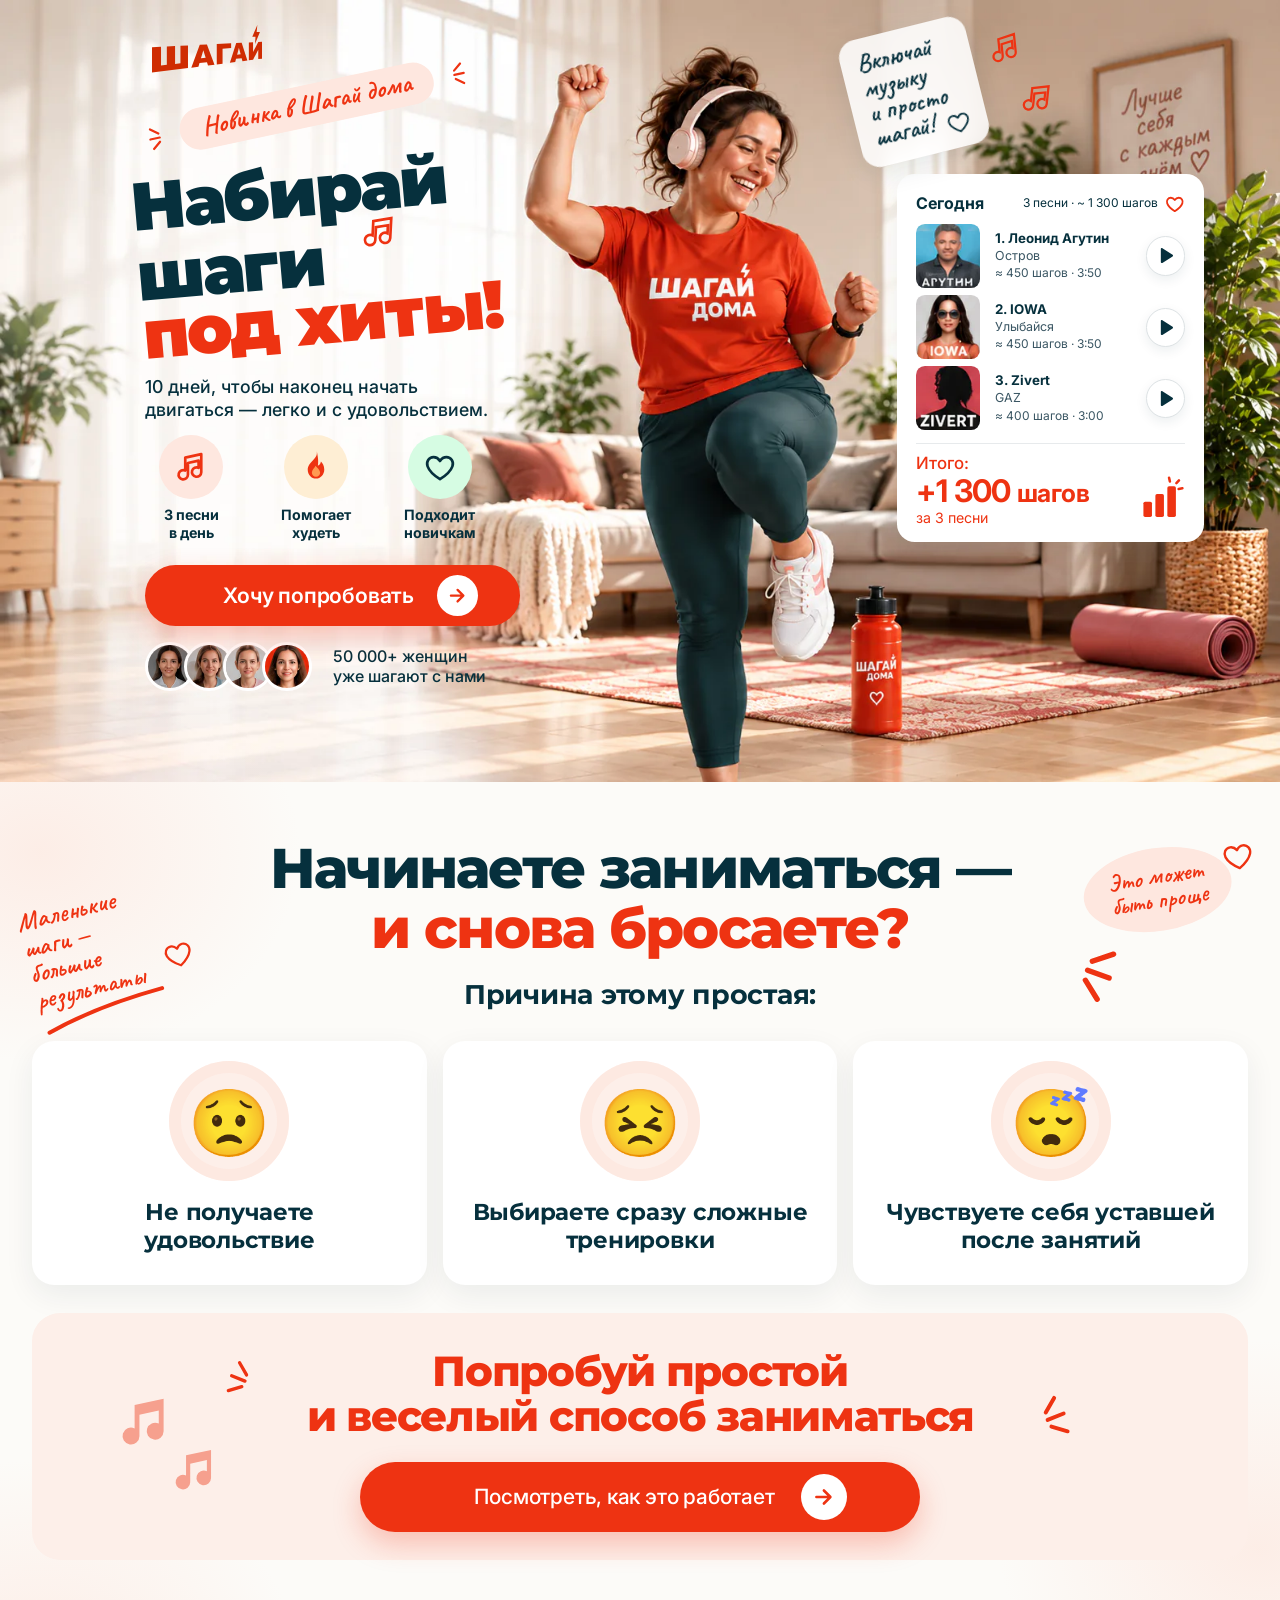
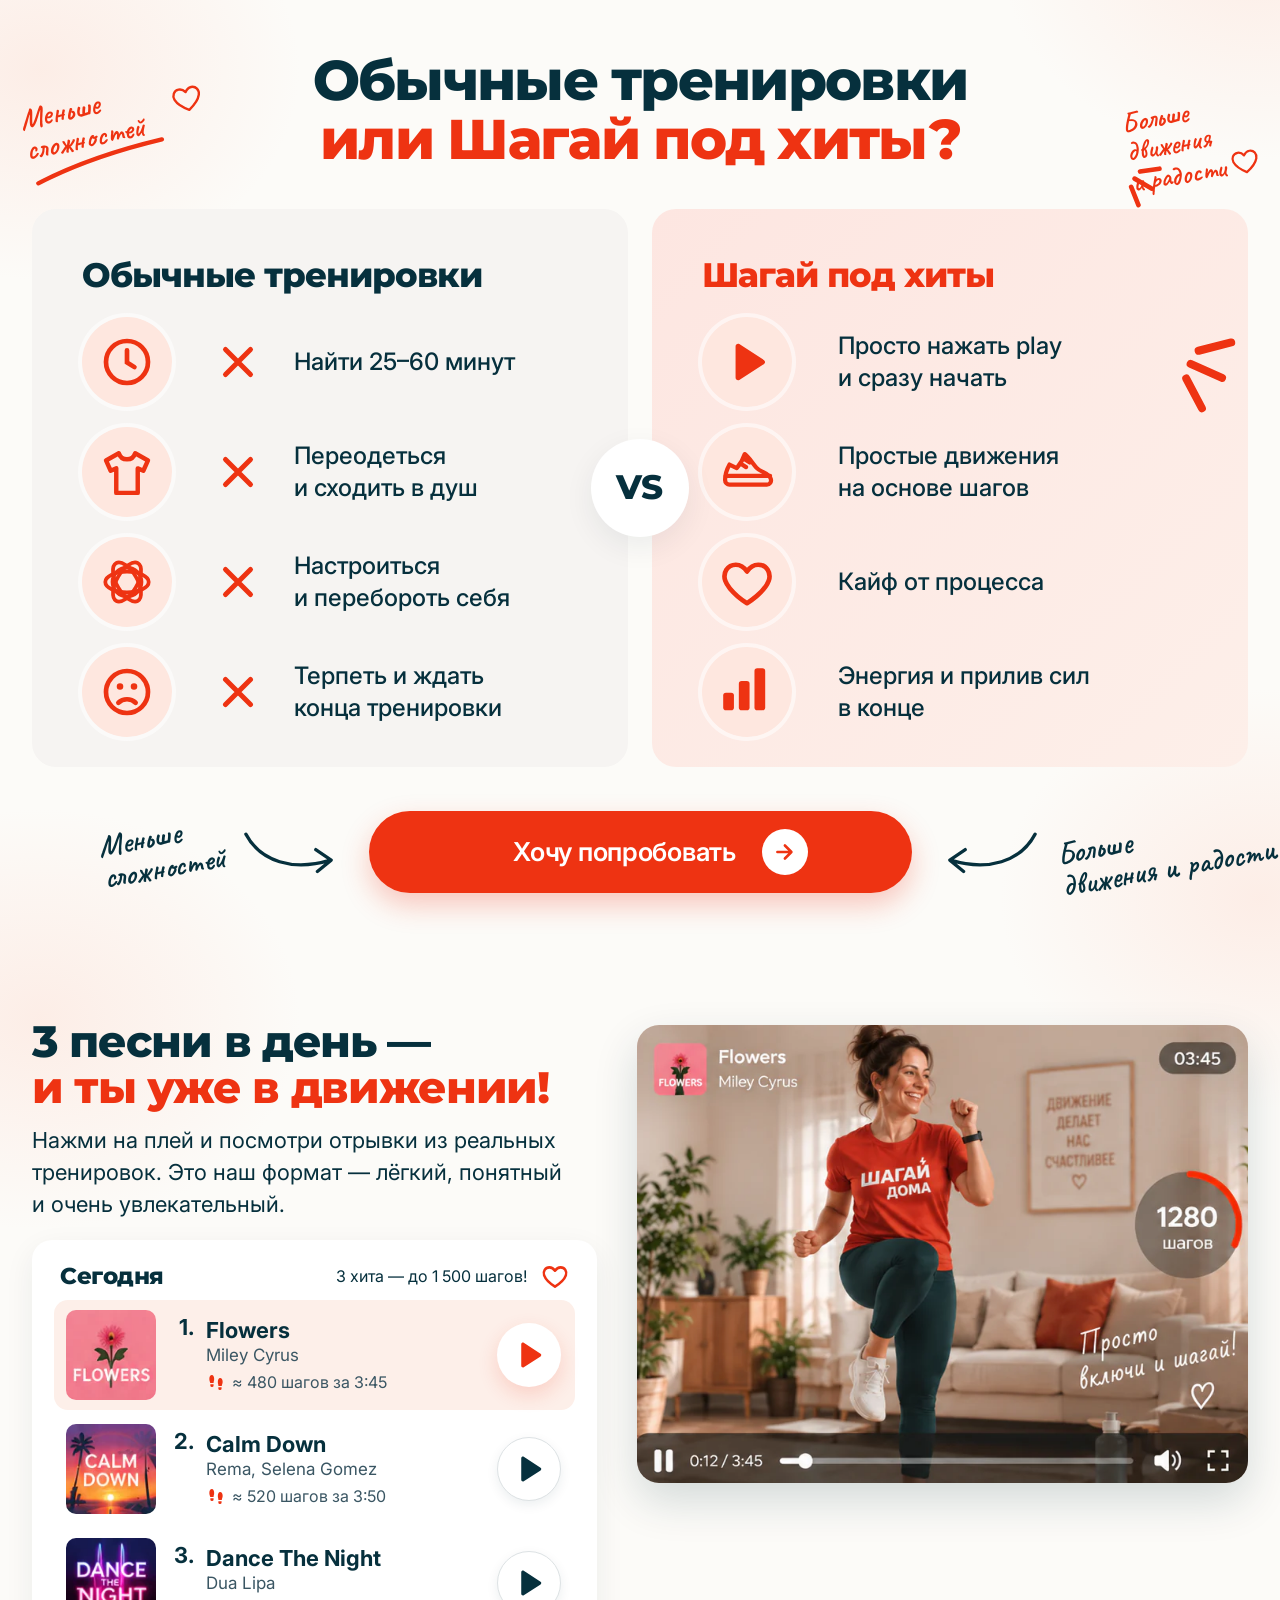
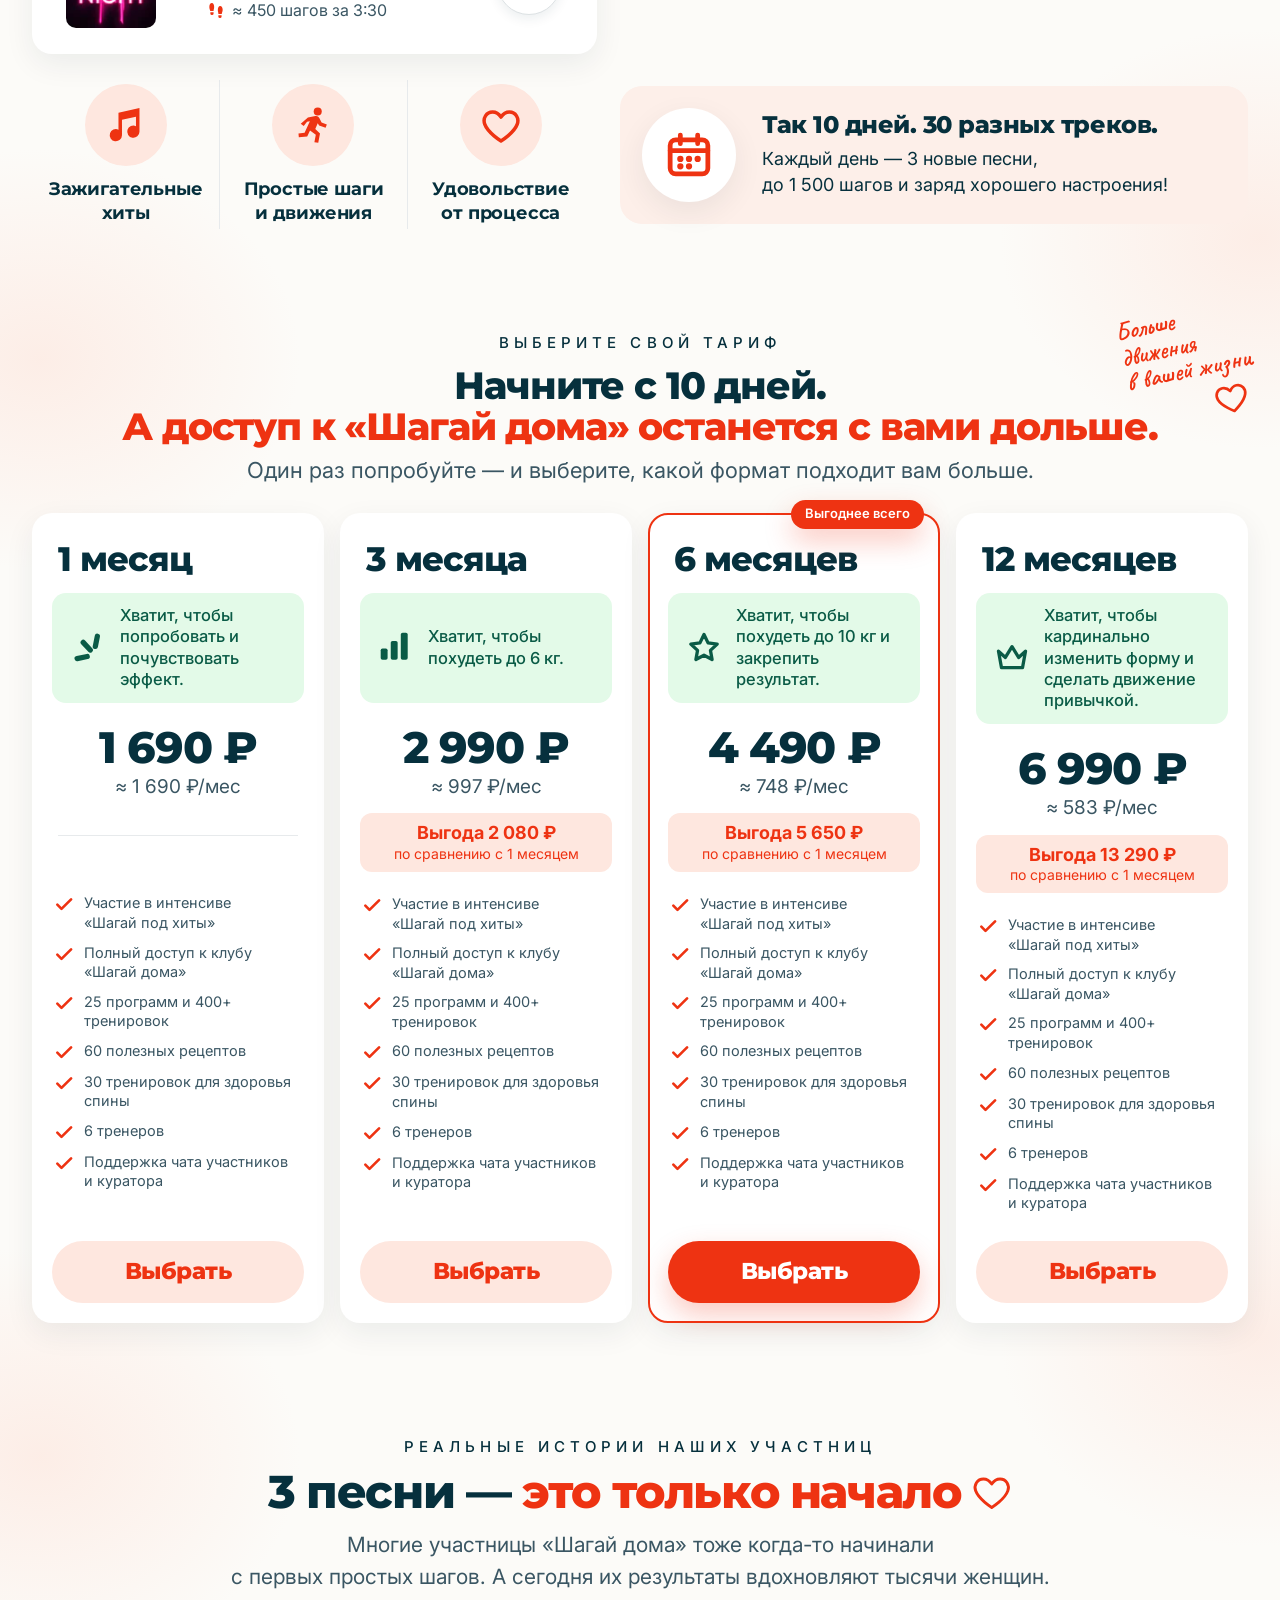
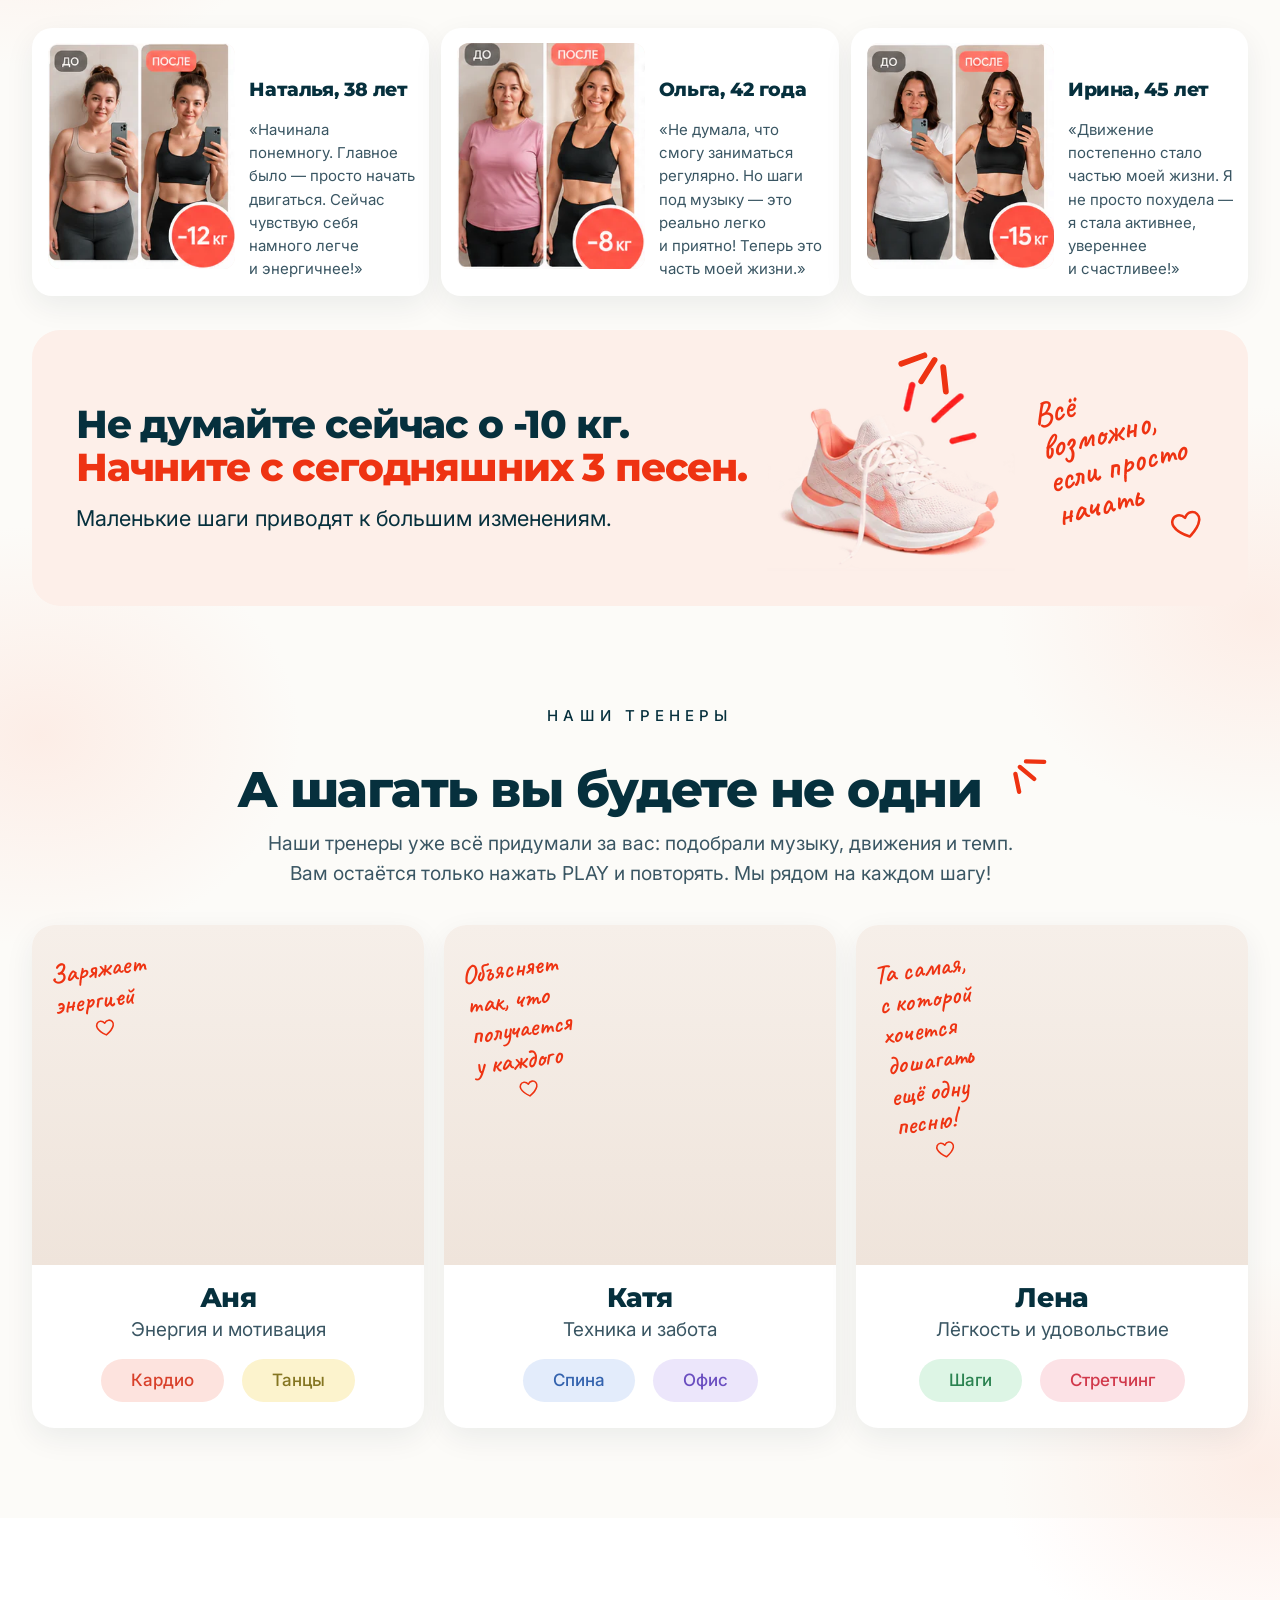
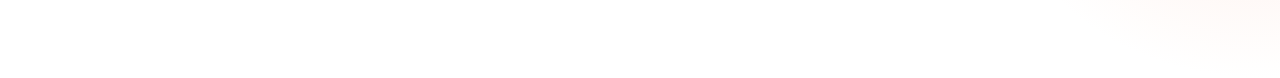
==== commit 1c270226: "Проброс UTM: макросы с %, относительные ссылки, GetCourse; исправлены цифры шагов и выгоды; памятка " ====
--- a/index.html
+++ b/index.html
@@ -70,7 +70,7 @@
       <div class="hits-playlist hits-playlist--hero">
         <div class="hits-playlist__head">
           <b class="hits-playlist__today">Сегодня</b>
-          <span class="hits-playlist__meta">3&nbsp;песни · ~ 1&nbsp;250&nbsp;шагов <svg class="hits-i hits-i--outline hits-playlist__heart" aria-hidden="true"><use href="#i-heart"/></svg></span>
+          <span class="hits-playlist__meta">3&nbsp;песни · ~ 1&nbsp;300&nbsp;шагов <svg class="hits-i hits-i--outline hits-playlist__heart" aria-hidden="true"><use href="#i-heart"/></svg></span>
         </div>
         <ol class="hits-playlist__list">
           <!-- SLOT audio track 1: .mp3 or .m4a URL into data-audio (empty = button scrolls to #format) -->
@@ -93,7 +93,7 @@
           </li>
         </ol>
         <div class="hits-playlist__foot">
-          <span class="hits-playlist__sum"><span class="hits-playlist__sum-label">Итого:</span><b class="hits-playlist__sum-value">+1&nbsp;250&nbsp;<small>шагов</small></b><span class="hits-playlist__sum-note">за 3&nbsp;песни</span></span>
+          <span class="hits-playlist__sum"><span class="hits-playlist__sum-label">Итого:</span><b class="hits-playlist__sum-value">+1&nbsp;300&nbsp;<small>шагов</small></b><span class="hits-playlist__sum-note">за 3&nbsp;песни</span></span>
           <svg class="hits-i hits-playlist__sum-ico" aria-hidden="true"><use href="#i-bars-rays"/></svg>
         </div>
       </div>
@@ -283,7 +283,7 @@
           <p class="hits-rate__plate"><svg class="hits-i hits-rate__plate-ico" aria-hidden="true"><use href="#i-bars"/></svg><span>Хватит, чтобы похудеть до 6&nbsp;кг.</span></p>
           <p class="hits-rate__price">2&nbsp;990&nbsp;₽</p>
           <p class="hits-rate__month">≈ 997&nbsp;₽/мес</p>
-          <p class="hits-rate__save"><b>Выгода 1&nbsp;300&nbsp;₽</b><span>по сравнению с 1&nbsp;месяцем</span></p>
+          <p class="hits-rate__save"><b>Выгода 2&nbsp;080&nbsp;₽</b><span>по сравнению с 1&nbsp;месяцем</span></p>
           <ul class="hits-rate__list">
             <li><svg class="hits-i" aria-hidden="true"><use href="#i-check"/></svg>Участие в интенсиве «Шагай&nbsp;под&nbsp;хиты»</li>
             <li><svg class="hits-i" aria-hidden="true"><use href="#i-check"/></svg>Полный доступ к&nbsp;клубу «Шагай&nbsp;дома»</li>
